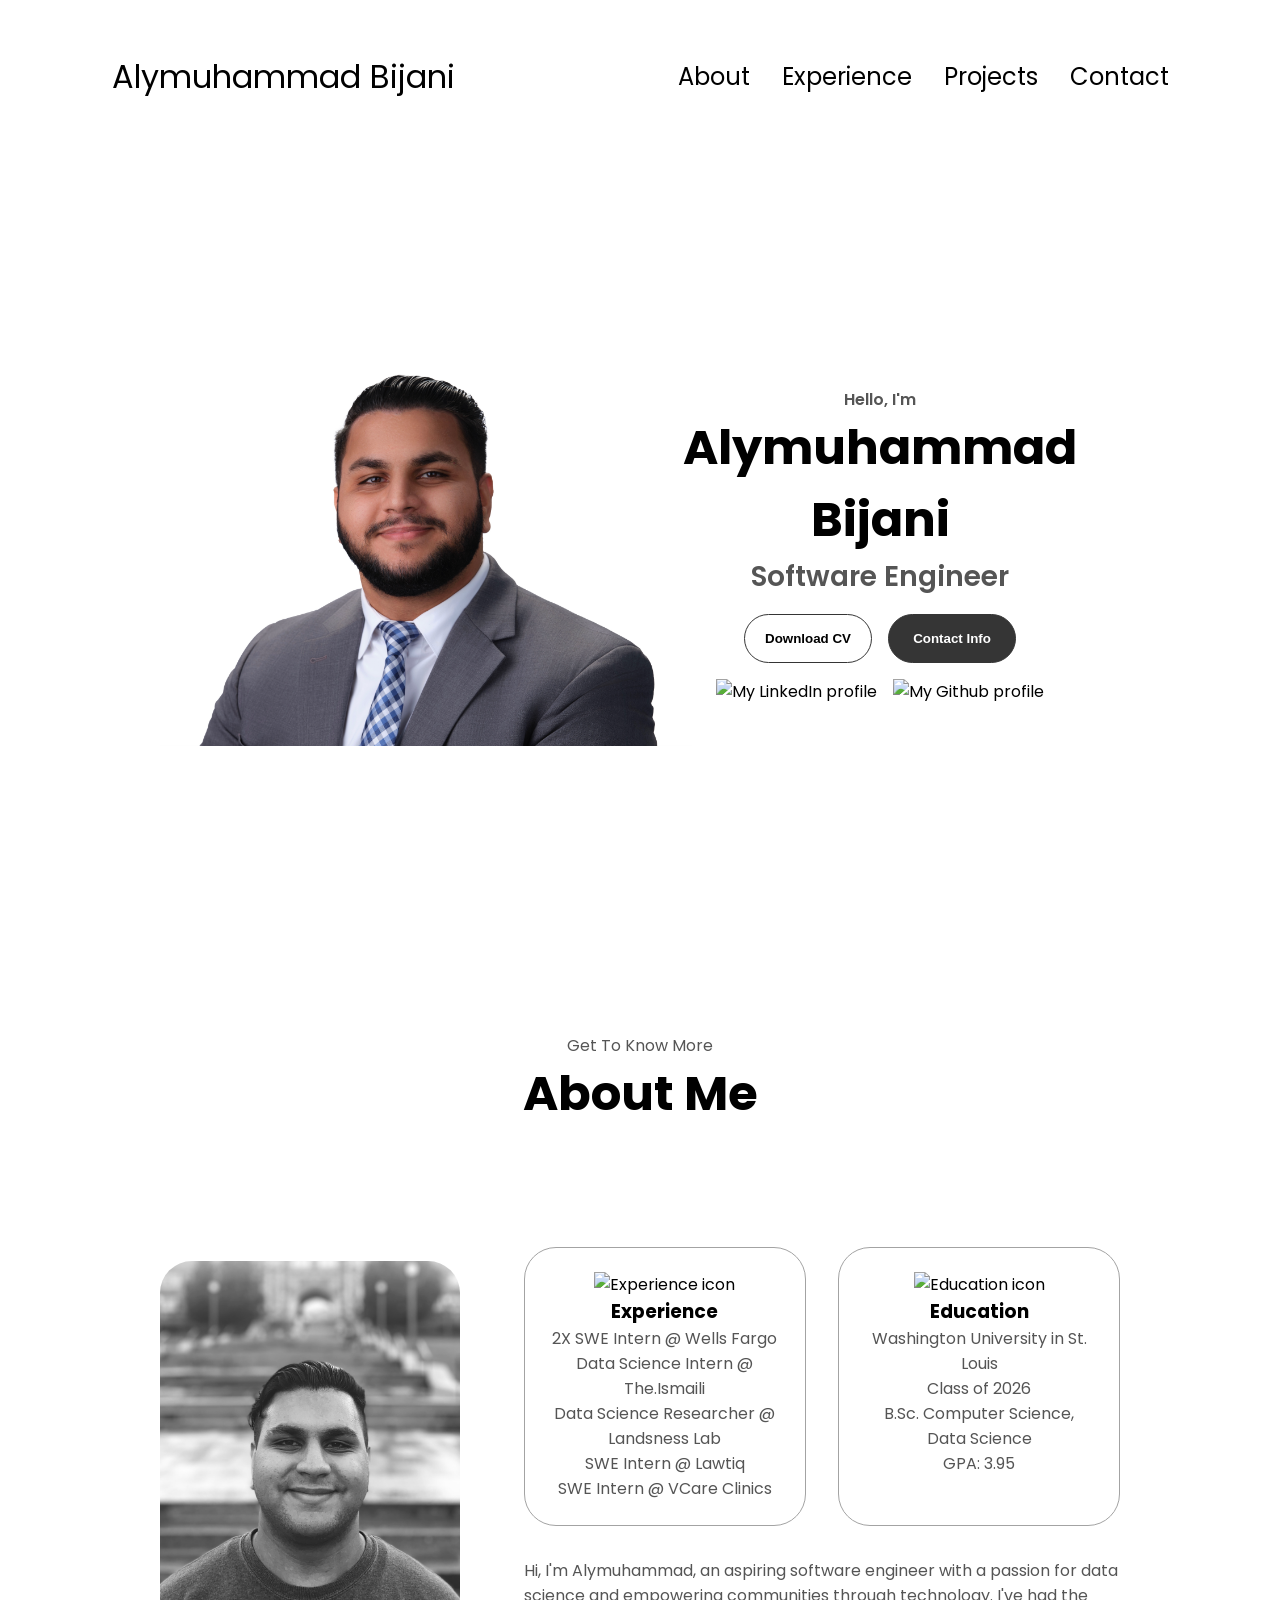
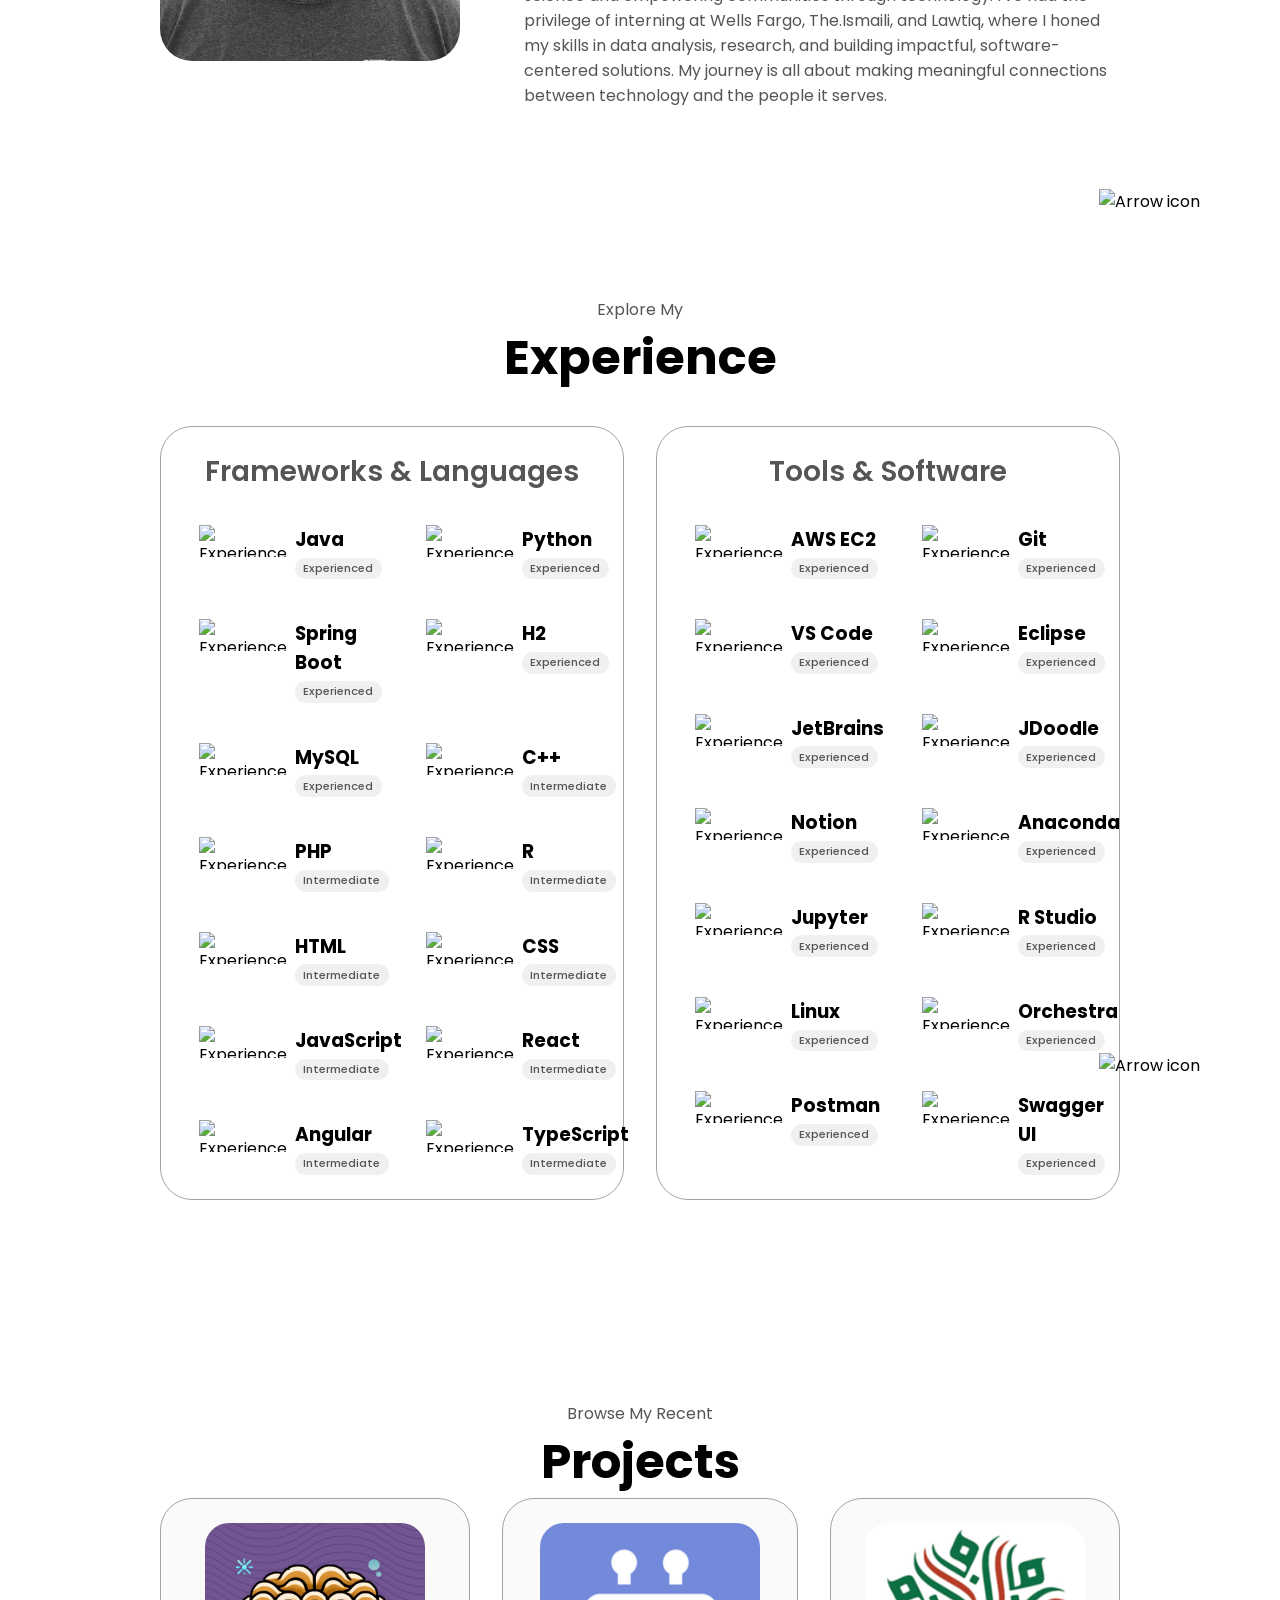
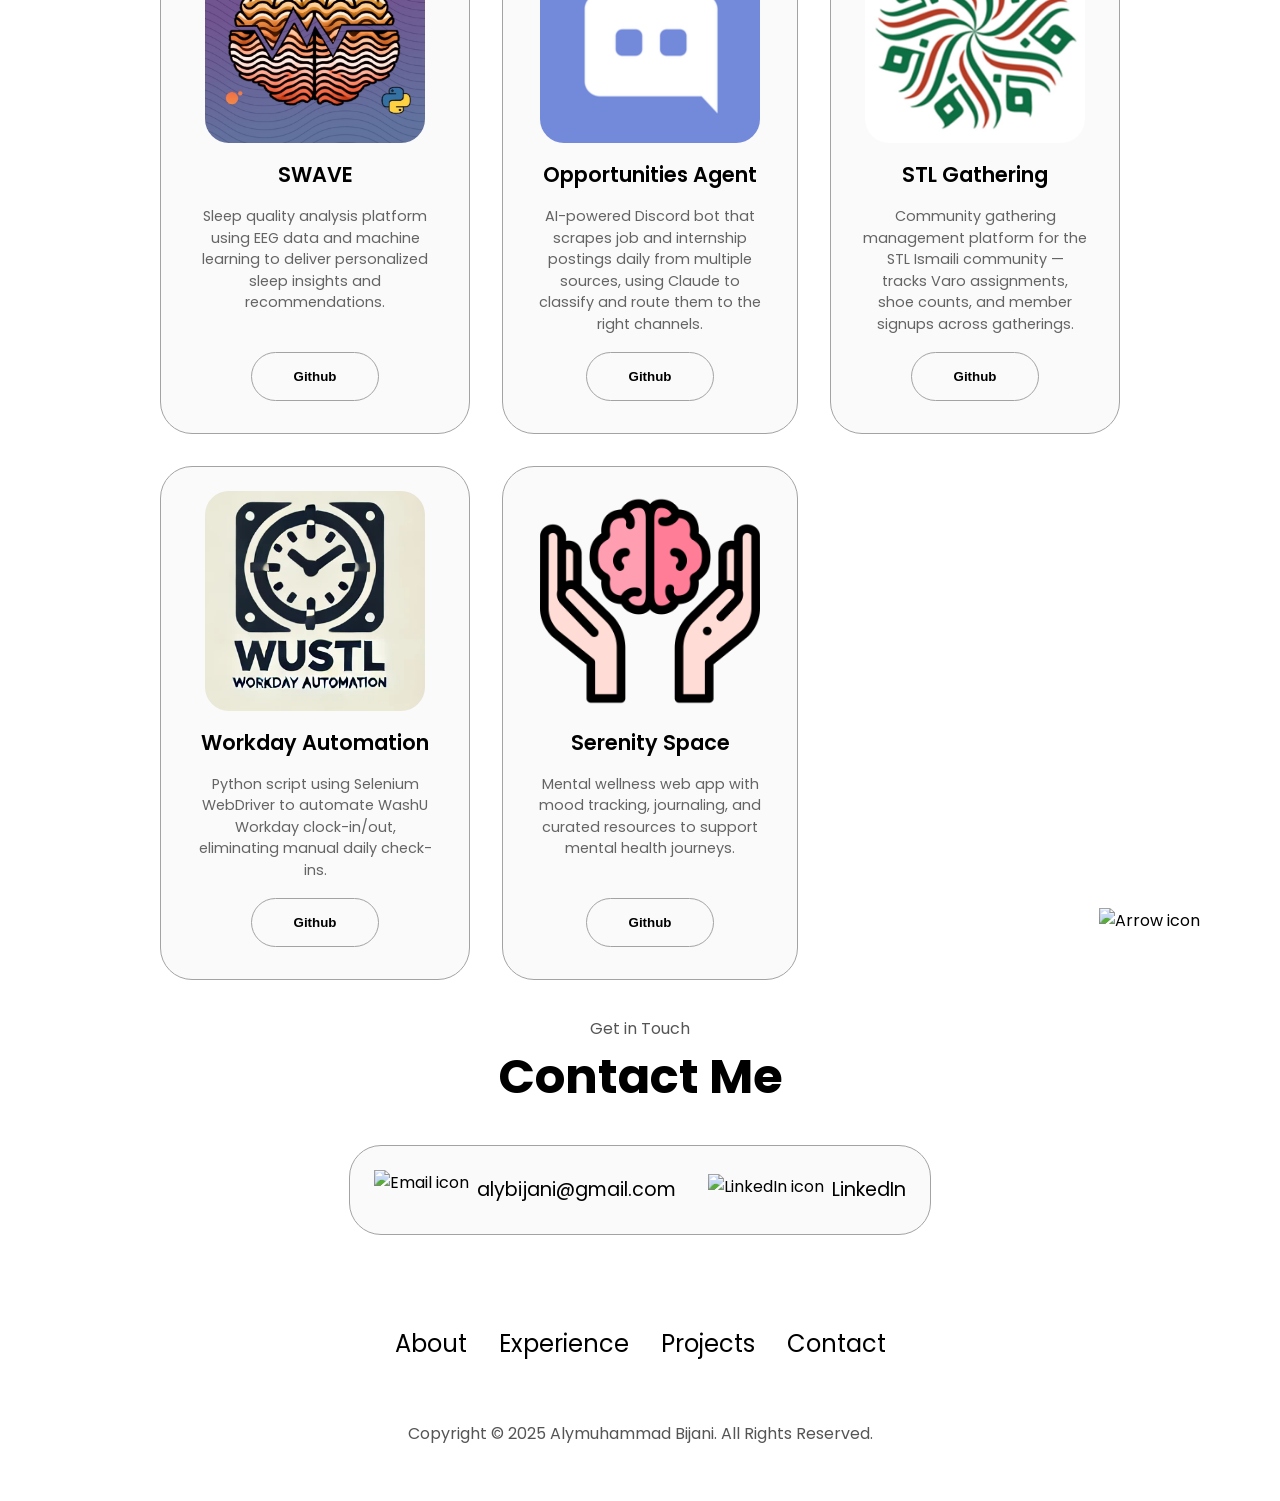
==== index.html @ d8154b73 "Reorder projects and fix title alignment - Top row: SWAVE, Opportunities Agent, STL Gathering - Bott" ====
<!DOCTYPE html>
<html lang="en">

<head>
  <meta charset="UTF-8">
  <meta http-equiv="X-UA-Compatible" content="IE=edge">
  <meta name="viewport" content="width=device-width, initial-scale=1.0">
  <meta name="description" content="Alymuhammad Bijani — Software Engineer and Data Scientist at Washington University in St. Louis. Explore my projects, skills, and experience.">
  <title>Bijani Builds</title>
  <link rel="stylesheet" href="style.css">
  <link rel="stylesheet" href="mediaqueries.css">
  <link rel="shortcut icon" type="image/x-icon" href="assets/bijani_build_logo.png">
  <!-- Google tag (gtag.js) -->
  <script async src="https://www.googletagmanager.com/gtag/js?id=G-7TRR2CFN4Z"></script>
  <script>
    window.dataLayer = window.dataLayer || [];
    function gtag(){dataLayer.push(arguments);}
    gtag('js', new Date());
    gtag('config', 'G-7TRR2CFN4Z');
  </script>
</head>

<body>
  <nav id="desktop-nav">
    <div class="logo">Alymuhammad Bijani</div>
    <div>
      <ul class="nav-links">
        <li><a href="#about">About</a></li>
        <li><a href="#experience">Experience</a></li>
        <li><a href="#projects">Projects</a></li>
        <li><a href="#contact">Contact</a></li>
      </ul>
    </div>
  </nav>
  <nav id="hamburger-nav">
    <div class="logo">Alymuhammad Bijani</div>
    <div class="hamburger-menu">
      <div class="hamburger-icon" onclick="toggleMenu()">
        <span></span>
        <span></span>
        <span></span>
      </div>
      <div class="menu-links">
        <li><a href="#about" onclick="toggleMenu()">About</a></li>
        <li><a href="#experience" onclick="toggleMenu()">Experience</a></li>
        <li><a href="#projects" onclick="toggleMenu()">Projects</a></li>
        <li><a href="#contact" onclick="toggleMenu()">Contact</a></li>
      </div>
    </div>
  </nav>
  <section id="profile">
    <div class="section__pic-container">
      <img src="./assets/Bijani_Alymuhammad.png" alt="Alymuhammad Bijani profile picture" />
    </div>
    <div class="section__text">
      <p class="section__text__p1">Hello, I'm</p>
      <h1 class="title">Alymuhammad Bijani</h1>
      <p class="section__text__p2">Software Engineer</p>
      <div class="btn-container">
        <button class="btn btn-color-2" onclick="window.open('assets/Alymuhammad Bijani FT Resume.pdf', '_blank')">
          Download CV
        </button>
        <button class="btn btn-color-1" onclick="location.href='./#contact'">
          Contact Info
        </button>
      </div>
      <div id="socials-container">
        <a href="https://linkedin.com/in/ambijani" target="_blank">
          <img src="./assets/linkedin.png" alt="My LinkedIn profile" class="icon" />
        </a>
        <a href="https://github.com/ambijani" target="_blank">
          <img src="./assets/github.png" alt="My Github profile" class="icon" />
        </a>
      </div>
    </div>
  </section>
  <section id="about">
    <p class="section__text__p1">Get To Know More</p>
    <h1 class="title">About Me</h1>
    <div class="section-container">
      <div class="section__pic-container">
        <img src="assets/IMG_7415_Original 2.jpg" alt="Profile picture" class="about-pic" />
      </div>
      <div class="about-details-container">
        <div class="about-containers">
          <div class="details-container">
            <img src="./assets/experience.png" alt="Experience icon" class="icon" />
            <h3>Experience</h3>
            <p>2X SWE Intern @ Wells Fargo <br>Data Science Intern @ The.Ismaili<br> Data Science Researcher @ Landsness
              Lab<br> SWE Intern @ Lawtiq<br> SWE Intern @ VCare Clinics</p>
          </div>
          <div class="details-container">
            <img src="./assets/education.png" alt="Education icon" class="icon" />
            <h3>Education</h3>
            <p>Washington University in St. Louis<br> Class of 2026<br> B.Sc. Computer Science, Data Science<br> GPA:
              3.95</p>
          </div>
        </div>
        <div class="text-container">
          <p>
            Hi, I'm Alymuhammad, an aspiring software engineer with a passion for data science and empowering
            communities through technology. I've had the privilege of interning at Wells Fargo, The.Ismaili, and Lawtiq,
            where I honed my skills in data analysis, research, and building impactful, software-centered solutions. My
            journey is all about making meaningful connections between technology and the people it serves.
          </p>
        </div>
      </div>
    </div>
    <img src="./assets/arrow.png" alt="Arrow icon" class="icon arrow" onclick="location.href='./#experience'" />
  </section>
  <section id="experience">
    <p class="section__text__p1">Explore My</p>
    <h1 class="title">Experience</h1>
    <div class="experience-details-container">
      <div class="about-containers">
        <div class="details-container">
          <h2 class="experience-sub-title">Frameworks & Languages</h2>
          <div class="article-container">
            <article>
              <img src="./assets/checkmark.png" alt="Experience icon" class="icon" />
              <div>
                <h3>Java</h3>
                <p>Experienced</p>
              </div>
            </article>
            <article>
              <img src="./assets/checkmark.png" alt="Experience icon" class="icon" />
              <div>
                <h3>Python</h3>
                <p>Experienced</p>
              </div>
            </article>
            <article>
              <img src="./assets/checkmark.png" alt="Experience icon" class="icon" />
              <div>
                <h3>Spring Boot</h3>
                <p>Experienced</p>
              </div>
            </article>
            <article>
              <img src="./assets/checkmark.png" alt="Experience icon" class="icon" />
              <div>
                <h3>H2</h3>
                <p>Experienced</p>
              </div>
            </article>
            <article>
              <img src="./assets/checkmark.png" alt="Experience icon" class="icon" />
              <div>
                <h3>MySQL</h3>
                <p>Experienced</p>
              </div>
            </article>
            <article>
              <img src="./assets/checkmark.png" alt="Experience icon" class="icon" />
              <div>
                <h3>C++</h3>
                <p>Intermediate</p>
              </div>
            </article>
            <article>
              <img src="./assets/checkmark.png" alt="Experience icon" class="icon" />
              <div>
                <h3>PHP</h3>
                <p>Intermediate</p>
              </div>
            </article>
            <article>
              <img src="./assets/checkmark.png" alt="Experience icon" class="icon" />
              <div>
                <h3>R</h3>
                <p>Intermediate</p>
              </div>
            </article>
            <article>
              <img src="./assets/checkmark.png" alt="Experience icon" class="icon" />
              <div>
                <h3>HTML</h3>
                <p>Intermediate</p>
              </div>
            </article>
            <article>
              <img src="./assets/checkmark.png" alt="Experience icon" class="icon" />
              <div>
                <h3>CSS</h3>
                <p>Intermediate</p>
              </div>
            </article>
            <article>
              <img src="./assets/checkmark.png" alt="Experience icon" class="icon" />
              <div>
                <h3>JavaScript</h3>
                <p>Intermediate</p>
              </div>
            </article>
            <article>
              <img src="./assets/checkmark.png" alt="Experience icon" class="icon" />
              <div>
                <h3>React</h3>
                <p>Intermediate</p>
              </div>
            </article>
            <article>
              <img src="./assets/checkmark.png" alt="Experience icon" class="icon" />
              <div>
                <h3>Angular</h3>
                <p>Intermediate</p>
              </div>
            </article>
            <article>
              <img src="./assets/checkmark.png" alt="Experience icon" class="icon" />
              <div>
                <h3>TypeScript</h3>
                <p>Intermediate</p>
              </div>
            </article>
          </div>
        </div>
        <div class="details-container">
          <h2 class="experience-sub-title">Tools & Software</h2>
          <div class="article-container">
            <article>
              <img src="./assets/checkmark.png" alt="Experience icon" class="icon" />
              <div>
                <h3>AWS EC2</h3>
                <p>Experienced</p>
              </div>
            </article>
            <article>
              <img src="./assets/checkmark.png" alt="Experience icon" class="icon" />
              <div>
                <h3>Git</h3>
                <p>Experienced</p>
              </div>
            </article>
            <article>
              <img src="./assets/checkmark.png" alt="Experience icon" class="icon" />
              <div>
                <h3>VS Code</h3>
                <p>Experienced</p>
              </div>
            </article>
            <article>
              <img src="./assets/checkmark.png" alt="Experience icon" class="icon" />
              <div>
                <h3>Eclipse</h3>
                <p>Experienced</p>
              </div>
            </article>
            <article>
              <img src="./assets/checkmark.png" alt="Experience icon" class="icon" />
              <div>
                <h3>JetBrains</h3>
                <p>Experienced</p>
              </div>
            </article>
            <article>
              <img src="./assets/checkmark.png" alt="Experience icon" class="icon" />
              <div>
                <h3>JDoodle</h3>
                <p>Experienced</p>
              </div>
            </article>
            <article>
              <img src="./assets/checkmark.png" alt="Experience icon" class="icon" />
              <div>
                <h3>Notion</h3>
                <p>Experienced</p>
              </div>
            </article>
            <article>
              <img src="./assets/checkmark.png" alt="Experience icon" class="icon" />
              <div>
                <h3>Anaconda</h3>
                <p>Experienced</p>
              </div>
            </article>
            <article>
              <img src="./assets/checkmark.png" alt="Experience icon" class="icon" />
              <div>
                <h3>Jupyter</h3>
                <p>Experienced</p>
              </div>
            </article>
            <article>
              <img src="./assets/checkmark.png" alt="Experience icon" class="icon" />
              <div>
                <h3>R Studio</h3>
                <p>Experienced</p>
              </div>
            </article>
            <article>
              <img src="./assets/checkmark.png" alt="Experience icon" class="icon" />
              <div>
                <h3>Linux</h3>
                <p>Experienced</p>
              </div>
            </article>
            <article>
              <img src="./assets/checkmark.png" alt="Experience icon" class="icon" />
              <div>
                <h3>Orchestra</h3>
                <p>Experienced</p>
              </div>
            </article>
            <article>
              <img src="./assets/checkmark.png" alt="Experience icon" class="icon" />
              <div>
                <h3>Postman</h3>
                <p>Experienced</p>
              </div>
            </article>
            <article>
              <img src="./assets/checkmark.png" alt="Experience icon" class="icon" />
              <div>
                <h3>Swagger UI</h3>
                <p>Experienced</p>
              </div>
            </article>
          </div>
        </div>
      </div>
    </div>
    <img src="./assets/arrow.png" alt="Arrow icon" class="icon arrow" onclick="location.href='./#projects'" />
  </section>
  <section id="projects">
    <p class="section__text__p1">Browse My Recent</p>
    <h1 class="title">Projects</h1>
    <div class="experience-details-container">
      <div class="about-containers">
        <div class="details-container color-container reveal">
          <div class="article-container">
            <img src="./assets/SWAVE_FINAL_LOGO copy.jpg" alt="SWAVE" class="project-img" />
          </div>
          <h2 class="experience-sub-title project-title">SWAVE</h2>
          <p class="project-description">Sleep quality analysis platform using EEG data and machine learning to deliver personalized sleep insights and recommendations.</p>
          <div class="btn-container">
            <a href="https://github.com/cilantroxiao/SWAVE" target="_blank">
              <button class="btn btn-color-2 project-btn">Github</button>
            </a>
          </div>
        </div>
        <div class="details-container color-container reveal">
          <div class="article-container">
            <img src="./assets/opportunities-agent.png" alt="Opportunities Agent" class="project-img" />
          </div>
          <h2 class="experience-sub-title project-title">Opportunities Agent</h2>
          <p class="project-description">AI-powered Discord bot that scrapes job and internship postings daily from multiple sources, using Claude to classify and route them to the right channels.</p>
          <div class="btn-container">
            <a href="https://github.com/ambijani/opportunities-agent" target="_blank">
              <button class="btn btn-color-2 project-btn">Github</button>
            </a>
          </div>
        </div>
        <div class="details-container color-container reveal">
          <div class="article-container">
            <img src="./assets/stl-gathering.png" alt="STL Gathering Website" class="project-img" />
          </div>
          <h2 class="experience-sub-title project-title">STL Gathering</h2>
          <p class="project-description">Community gathering management platform for the STL Ismaili community — tracks Varo assignments, shoe counts, and member signups across gatherings.</p>
          <div class="btn-container">
            <a href="https://github.com/ambijani/stl-gathering-website" target="_blank">
              <button class="btn btn-color-2 project-btn">Github</button>
            </a>
          </div>
        </div>
        <div class="details-container color-container reveal">
          <div class="article-container">
            <img src="./assets/wustl_workday_logo.png" alt="Clock-in/out Automation" class="project-img" />
          </div>
          <h2 class="experience-sub-title project-title">Workday Automation</h2>
          <p class="project-description">Python script using Selenium WebDriver to automate WashU Workday clock-in/out, eliminating manual daily check-ins.</p>
          <div class="btn-container">
            <a href="https://github.com/ambijani/WUSTLWorkdayAutomationScript" target="_blank">
              <button class="btn btn-color-2 project-btn">Github</button>
            </a>
          </div>
        </div>
        <div class="details-container color-container reveal">
          <div class="article-container">
            <img src="./assets/mental-health.png" alt="Serenity Space" class="project-img" />
          </div>
          <h2 class="experience-sub-title project-title">Serenity Space</h2>
          <p class="project-description">Mental wellness web app with mood tracking, journaling, and curated resources to support mental health journeys.</p>
          <div class="btn-container">
            <a href="https://github.com/ambijani/serenity-space" target="_blank">
              <button class="btn btn-color-2 project-btn">Github</button>
            </a>
          </div>
        </div>
      </div>
    </div>
    <img src="./assets/arrow.png" alt="Arrow icon" class="icon arrow" onclick="location.href='./#contact'" />
  </section>
  <section id="contact">
    <p class="section__text__p1">Get in Touch</p>
    <h1 class="title">Contact Me</h1>
    <div class="contact-info-upper-container">
      <div class="contact-info-container">
        <img src="./assets/email.png" alt="Email icon" class="icon contact-icon email-icon" />
        <p><a href="mailto:alybijani@gmail.com" target="_blank">alybijani@gmail.com</a></p>
      </div>
      <div class="contact-info-container">
        <img src="./assets/linkedin.png" alt="LinkedIn icon" class="icon contact-icon" />
        <p><a href="https://linkedin.com/in/ambijani" target="_blank">LinkedIn</a></p>
      </div>
    </div>
  </section>
  <footer>
    <nav>
      <div class="nav-links-container">
        <ul class="nav-links">
          <li><a href="#about">About</a></li>
          <li><a href="#experience">Experience</a></li>
          <li><a href="#projects">Projects</a></li>
          <li><a href="#contact">Contact</a></li>
        </ul>
      </div>
    </nav>
    <p>Copyright &#169; 2025 Alymuhammad Bijani. All Rights Reserved.</p>
  </footer>
  <script src="script.js"></script>
</body>

</html>
---- style.css ----
/* GENERAL */

@import url("https://fonts.googleapis.com/css2?family=Poppins:wght@300;400;500;600&display=swap");

* {
  margin: 0;
  padding: 0;
}

body {
  font-family: "Poppins", sans-serif;
}

html {
  scroll-behavior: smooth;
}

p {
  color: rgb(85, 85, 85);
}

/* TRANSITION */

a,
.btn {
  transition: all 300ms ease;
}

/* DESKTOP NAV */

nav,
.nav-links {
  display: flex;
}

nav {
  justify-content: space-around;
  align-items: center;
  height: 17vh;
  position: sticky;
  top: 0;
  z-index: 100;
  background: rgba(255, 255, 255, 0.85);
  backdrop-filter: blur(12px);
  -webkit-backdrop-filter: blur(12px);
  border-bottom: 1px solid transparent;
  transition: border-color 300ms ease, box-shadow 300ms ease;
}

nav.scrolled {
  border-color: rgb(225, 225, 225);
  box-shadow: 0 2px 16px rgba(0, 0, 0, 0.06);
}

.nav-links {
  gap: 2rem;
  list-style: none;
  font-size: 1.5rem;
}

a {
  color: black;
  text-decoration: none;
  text-decoration-color: white;
}

a:hover {
  color: grey;
  text-decoration: underline;
  text-underline-offset: 1rem;
  text-decoration-color: rgb(181, 181, 181);
}

.nav-links a.active-link {
  color: rgb(53, 53, 53);
  text-decoration: underline;
  text-underline-offset: 1rem;
  text-decoration-color: rgb(53, 53, 53);
}

.logo {
  font-size: 2rem;
}

.logo:hover {
  cursor: default;
}

/* HAMBURGER MENU */

#hamburger-nav {
  display: none;
}

.hamburger-menu {
  position: relative;
  display: inline-block;
}

.hamburger-icon {
  display: flex;
  flex-direction: column;
  justify-content: space-between;
  height: 24px;
  width: 30px;
  cursor: pointer;
}

.hamburger-icon span {
  width: 100%;
  height: 2px;
  background-color: black;
  transition: all 0.3s ease-in-out;
}

.menu-links {
  position: absolute;
  top: 100%;
  right: 0;
  background-color: white;
  width: fit-content;
  max-height: 0;
  overflow: hidden;
  transition: all 0.3s ease-in-out;
}

.menu-links a {
  display: block;
  padding: 10px;
  text-align: center;
  font-size: 1.5rem;
  color: black;
  text-decoration: none;
  transition: all 0.3s ease-in-out;
}

.menu-links li {
  list-style: none;
}

.menu-links.open {
  max-height: 300px;
}

.hamburger-icon.open span:first-child {
  transform: rotate(45deg) translate(10px, 5px);
}

.hamburger-icon.open span:nth-child(2) {
  opacity: 0;
}

.hamburger-icon.open span:last-child {
  transform: rotate(-45deg) translate(10px, -5px);
}

.hamburger-icon span:first-child {
  transform: none;
}

.hamburger-icon span:first-child {
  opacity: 1;
}

.hamburger-icon span:first-child {
  transform: none;
}

/* SECTIONS */

section {
  padding-top: 4vh;
  height: 96vh;
  margin: 0 10rem;
  box-sizing: border-box;
  min-height: fit-content;
}

.section-container {
  display: flex;
}

/* PROFILE SECTION */

#profile {
  display: flex;
  justify-content: center;
  gap: 5rem;
  height: 80vh;
}

.section__pic-container {
  display: flex;
  height: 400px;
  width: 400px;
  margin: auto 0;
}

.section__text {
  align-self: center;
  text-align: center;
}

.section__text p {
  font-weight: 600;
}

.section__text__p1 {
  text-align: center;
}

.section__text__p2 {
  font-size: 1.75rem;
  margin-bottom: 1rem;
}

.title {
  font-size: 3rem;
  text-align: center;
}

#socials-container {
  display: flex;
  justify-content: center;
  margin-top: 1rem;
  gap: 1rem;
}

/* ICONS */

.icon {
  cursor: pointer;
  height: 2rem;
}

/* BUTTONS */

.btn-container {
  display: flex;
  justify-content: center;
  gap: 1rem;
}

.btn {
  font-weight: 600;
  transition: all 300ms ease;
  padding: 1rem;
  width: 8rem;
  border-radius: 2rem;
}

.btn-color-1,
.btn-color-2 {
  border: rgb(53, 53, 53) 0.1rem solid;
}

.btn-color-1:hover,
.btn-color-2:hover {
  cursor: pointer;
}
.btn-color-1,
.btn-color-2:hover {
  background: rgb(53, 53, 53);
  color: white;
}

.btn-color-1:hover {
  background: rgb(0, 0, 0);
}

.btn-color-2 {
  background: none;
}

.btn-color-2:hover {
  border: rgb(255, 255, 255) 0.1rem solid;
}

.btn-container {
  gap: 1rem;
}

/* ABOUT SECTION */

#about {
  position: relative;
}

.about-containers {
  gap: 2rem;
  margin-bottom: 2rem;
  margin-top: 2rem;
}

.about-details-container {
  justify-content: center;
  flex-direction: column;
}

.about-containers,
.about-details-container {
  display: flex;
}

.about-pic {
  border-radius: 2rem;
}

.arrow {
  position: absolute;
  right: -5rem;
  bottom: 2.5rem;
}

.details-container {
  padding: 1.5rem;
  flex: 1;
  background: white;
  border-radius: 2rem;
  border: rgb(53, 53, 53) 0.1rem solid;
  border-color: rgb(163, 163, 163);
  text-align: center;
}

.section-container {
  gap: 4rem;
  height: 80%;
}

.section__pic-container {
  height: 400px;
  width: 400px;
  margin: auto 0;
}

/* EXPERIENCE SECTION */

#experience {
  position: relative;
  margin-bottom: 240px;
}

.experience-sub-title {
  color: rgb(85, 85, 85);
  font-weight: 600;
  font-size: 1.75rem;
  margin-bottom: 2rem;
}

.experience-details-container {
  display: flex;
  justify-content: center;
  flex-direction: column;
}

.article-container {
  display: flex;
  text-align: initial;
  flex-wrap: wrap;
  flex-direction: row;
  gap: 2.5rem;
  justify-content: space-around;
}

article {
  display: flex;
  width: 10rem;
  justify-content: space-around;
  gap: 0.5rem;
}

article .icon {
  cursor: default;
}

article p {
  display: inline-block;
  font-size: 0.7rem;
  background: rgb(240, 240, 240);
  padding: 0.15rem 0.55rem;
  border-radius: 1rem;
  color: rgb(85, 85, 85);
  font-weight: 500;
  margin-top: 0.15rem;
  white-space: nowrap;
}

/* PROJECTS SECTION */

#projects {
  position: relative;
  margin-top: 240px;
}

#projects .about-containers {
  display: grid;
  grid-template-columns: repeat(3, 1fr);
  gap: 2rem;
  margin: 0;
}

.color-container {
  display: flex;
  flex-direction: column;
  align-items: center;
  border-color: rgb(163, 163, 163);
  background: rgb(250, 250, 250);
  transition: transform 300ms ease, box-shadow 300ms ease;
}

.color-container .article-container {
  width: 100%;
  display: flex;
  justify-content: center;
  align-items: center;
  flex: 0 0 auto;
}

.color-container .experience-sub-title {
  flex: 0 0 auto;
}

.color-container .project-description {
  flex: 1 1 auto;
}

.color-container .btn-container {
  flex: 0 0 auto;
  margin-top: auto;
  padding-bottom: 0.5rem;
}

.color-container:hover {
  transform: translateY(-6px);
  box-shadow: 0 12px 32px rgba(0, 0, 0, 0.1);
}

.project-img {
  border-radius: 1.5rem;
  width: 220px;
  height: 220px;
  object-fit: cover;
}

.project-title {
  margin: 1rem;
  color: black;
  font-size: 1.3rem;
  white-space: nowrap;
  overflow: hidden;
  text-overflow: ellipsis;
  width: 100%;
  text-align: center;
}

.project-description {
  font-size: 0.9rem;
  color: rgb(100, 100, 100);
  text-align: center;
  margin: 0 0.5rem 1rem;
  line-height: 1.5;
}

.project-btn {
  color: black;
  border-color: rgb(163, 163, 163);
}

/* CONTACT */

#contact {
  display: flex;
  justify-content: center;
  flex-direction: column;
  height: 70vh;
}

.contact-info-upper-container {
  display: flex;
  justify-content: center;
  border-radius: 2rem;
  border: rgb(53, 53, 53) 0.1rem solid;
  border-color: rgb(163, 163, 163);
  background: rgb(250, 250, 250);
  margin: 2rem auto;
  padding: 0.5rem;
}

.contact-info-container {
  display: flex;
  align-items: center;
  justify-content: center;
  gap: 0.5rem;
  margin: 1rem;
}

.contact-info-container p {
  font-size: larger;
}

.contact-icon {
  cursor: default;
}

.email-icon {
  height: 2.5rem;
}

/* FOOTER SECTION */

footer {
  height: 26vh;
  margin: 0 1rem;
}

footer p {
  text-align: center;
}

/* SCROLL REVEAL */

.reveal {
  opacity: 0;
  transform: translateY(28px);
  transition: opacity 0.55s ease, transform 0.55s ease;
}

.reveal.visible {
  opacity: 1;
  transform: translateY(0);
}
---- mediaqueries.css ----
@media screen and (max-width: 1400px) {
  #profile {
    height: 83vh;
    margin-bottom: 6rem;
  }
  .about-containers {
    flex-wrap: wrap;
  }
  #projects .about-containers {
    grid-template-columns: repeat(3, 1fr);
  }
  #contact,
  #projects {
    height: fit-content;
  }
}

@media screen and (max-width: 900px) {
  #projects .about-containers {
    grid-template-columns: repeat(2, 1fr);
  }
}

@media screen and (max-width: 1200px) {
  #desktop-nav {
    display: none;
  }
  #hamburger-nav {
    display: flex;
  }
  #experience,
  .experience-details-container {
    margin-top: 2rem;
  }
  #profile,
  .section-container {
    display: block;
  }
  .arrow {
    display: none;
  }
  section,
  .section-container {
    height: fit-content;
  }
  section {
    margin: 0 5%;
  }
  .section__pic-container {
    width: 275px;
    height: 275px;
    margin: 0 auto 2rem;
  }
  .about-containers {
    margin-top: 0;
  }
}

@media screen and (max-width: 600px) {
  #contact,
  footer {
    height: 40vh;
  }
  #profile {
    height: 83vh;
    margin-bottom: 0;
  }
  article {
    font-size: 1rem;
  }
  footer nav {
    height: fit-content;
    margin-bottom: 2rem;
  }
  #projects .about-containers {
    grid-template-columns: 1fr;
  }
  .about-containers,
  .contact-info-upper-container,
  .btn-container {
    flex-wrap: wrap;
  }
  .contact-info-container {
    margin: 0;
  }
  .contact-info-container p,
  .nav-links li a {
    font-size: 1rem;
  }
  .experience-sub-title {
    font-size: 1.25rem;
  }
  .logo {
    font-size: 1.5rem;
  }
  .nav-links {
    flex-direction: column;
    gap: 0.5rem;
    text-align: center;
  }
  .section__pic-container {
    width: auto;
    height: 46vw;
    justify-content: center;
  }
  .section__text__p2 {
    font-size: 1.25rem;
  }
  .title {
    font-size: 2rem;
  }
  .text-container {
    text-align: justify;
  }

  .about-containers{
    display: flex;
    flex-direction: column;
    width: 100%;
  }
}

@media (max-width: 480px) {
  .about-containers{
    display: flex;
    flex-direction: column;
    width: 100%;
  }
}
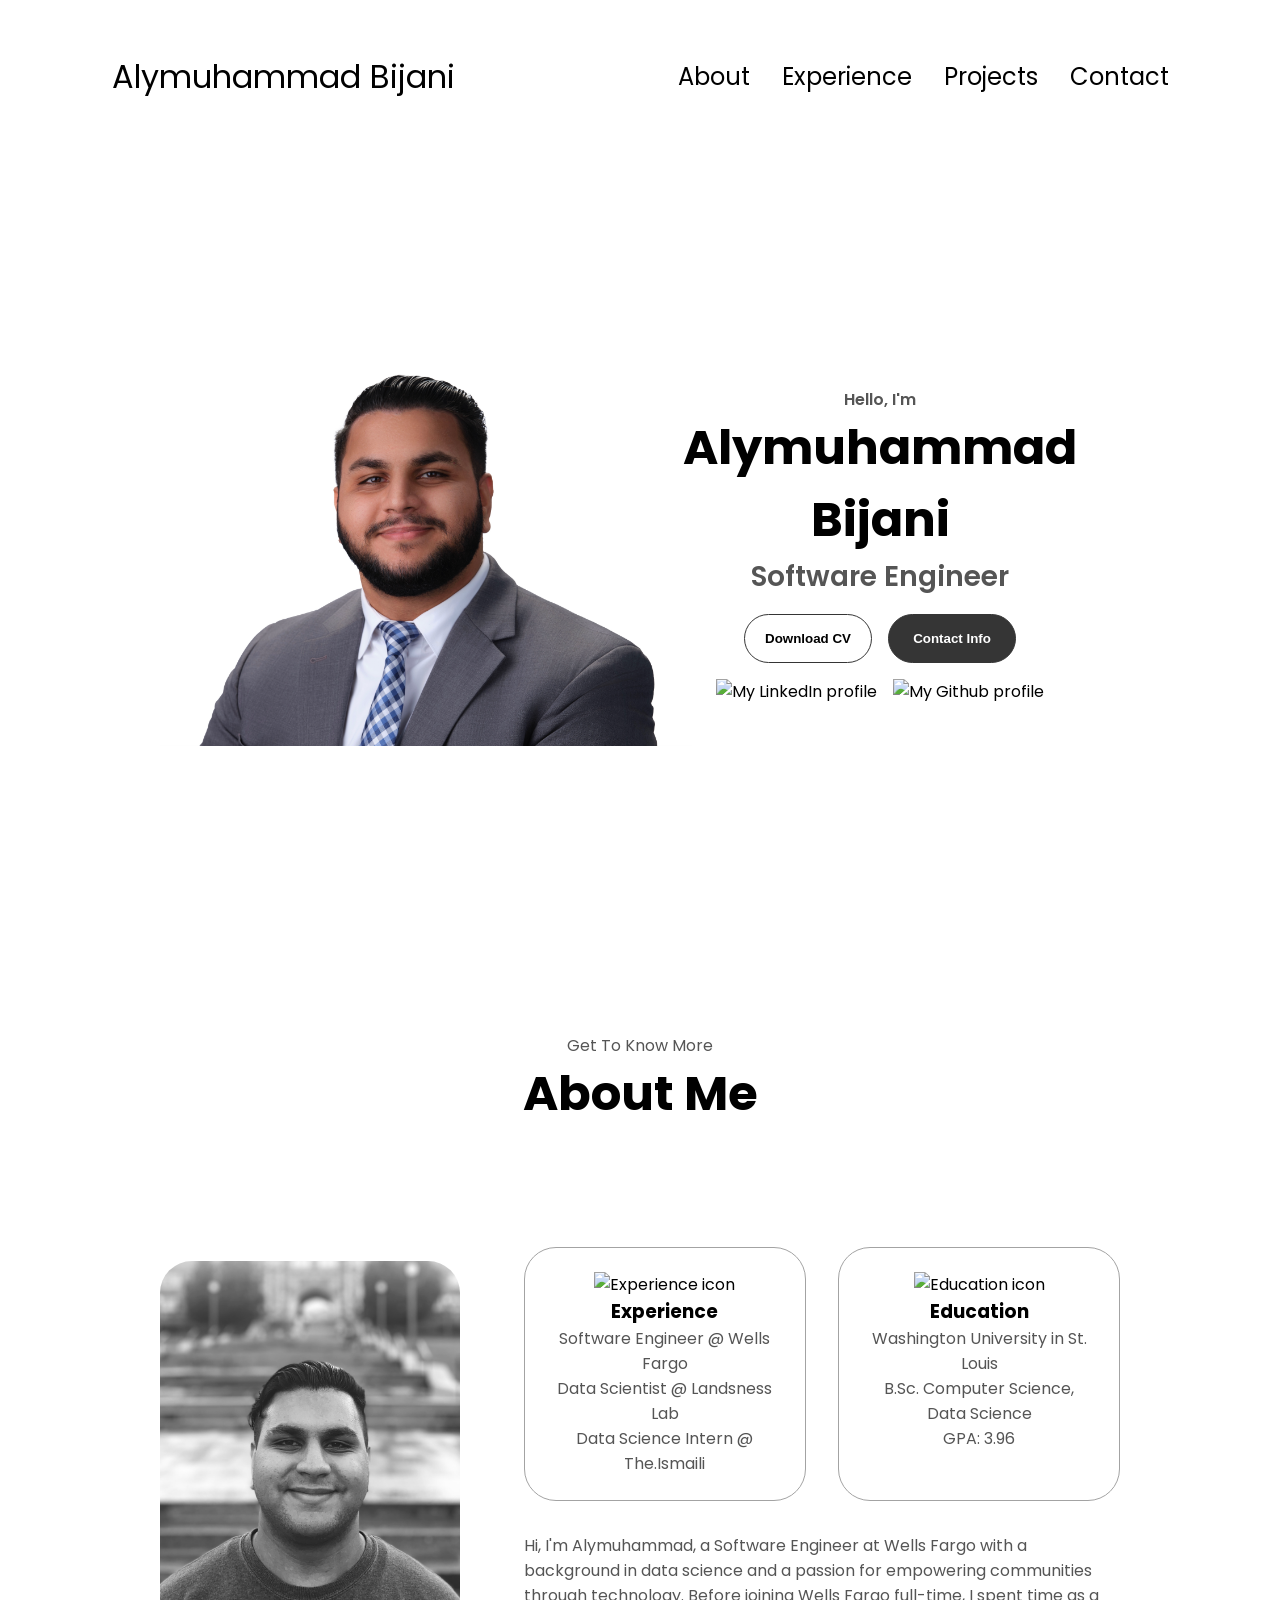
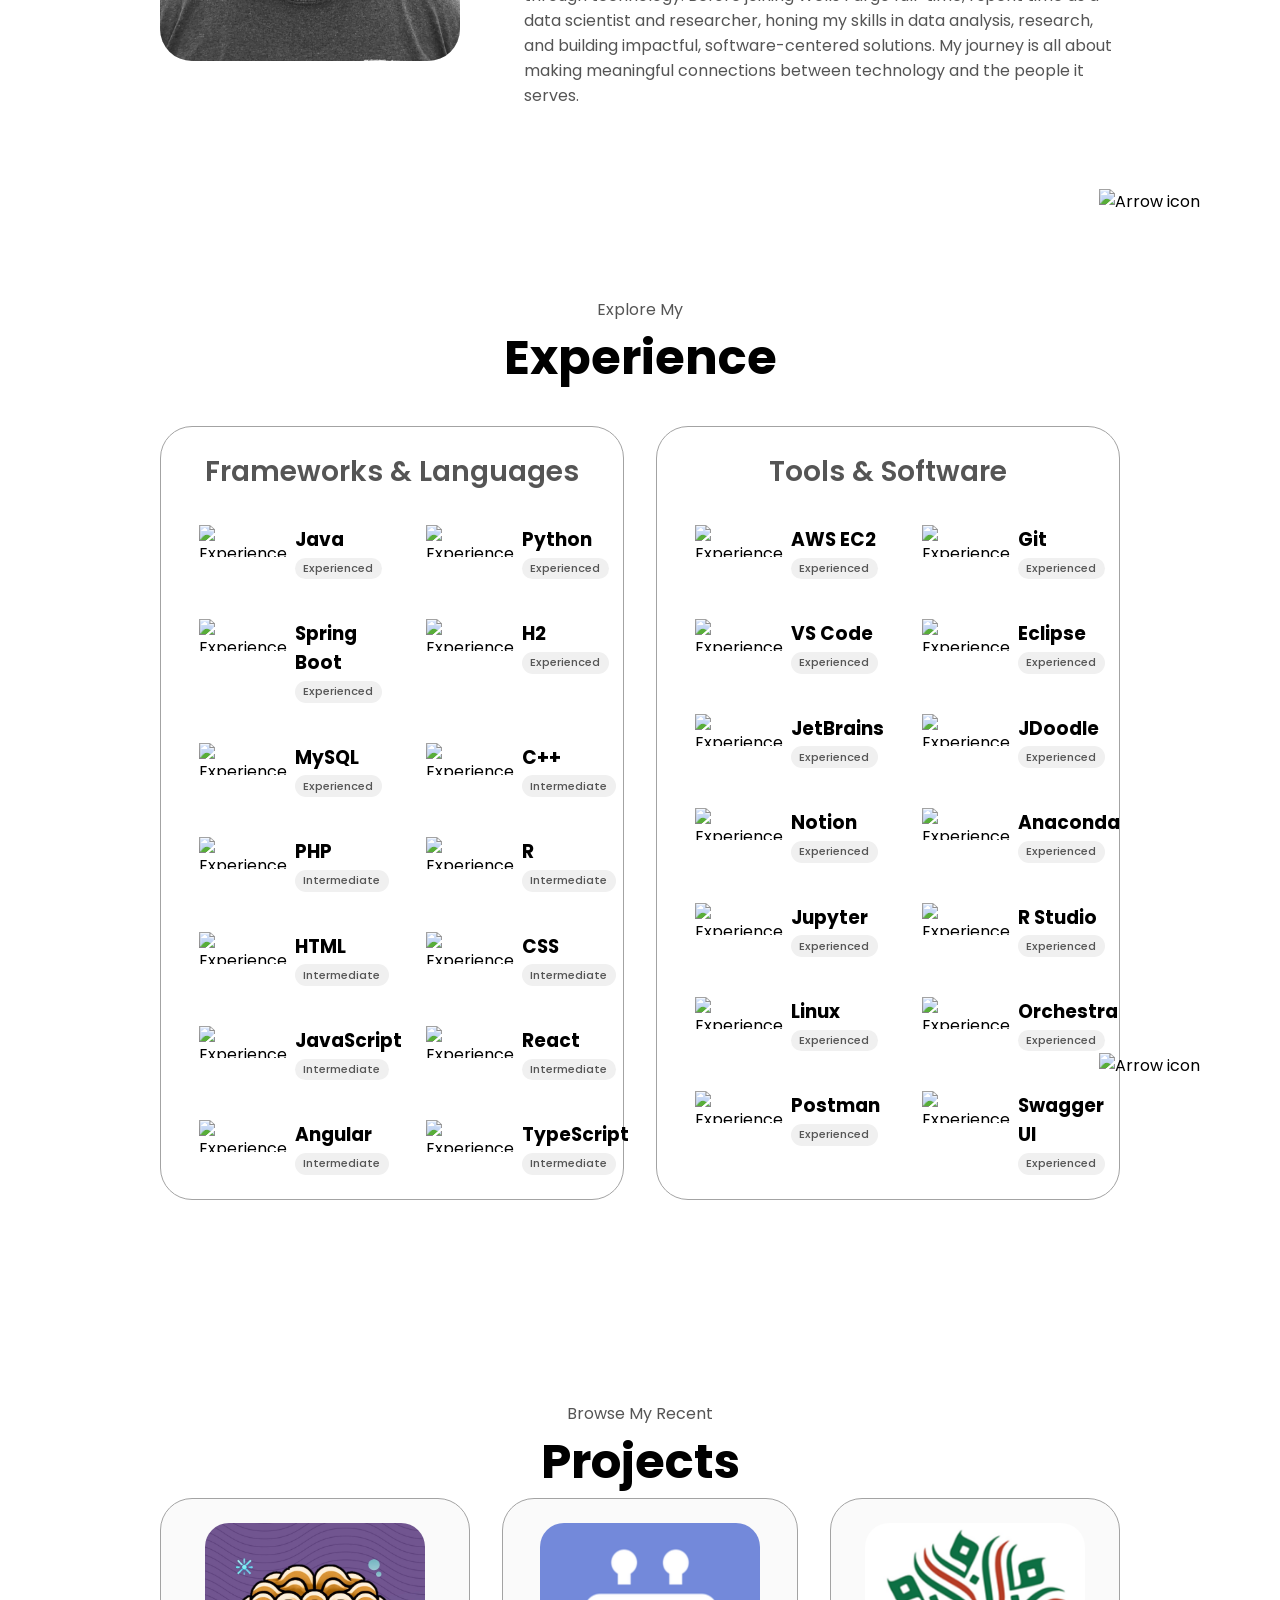
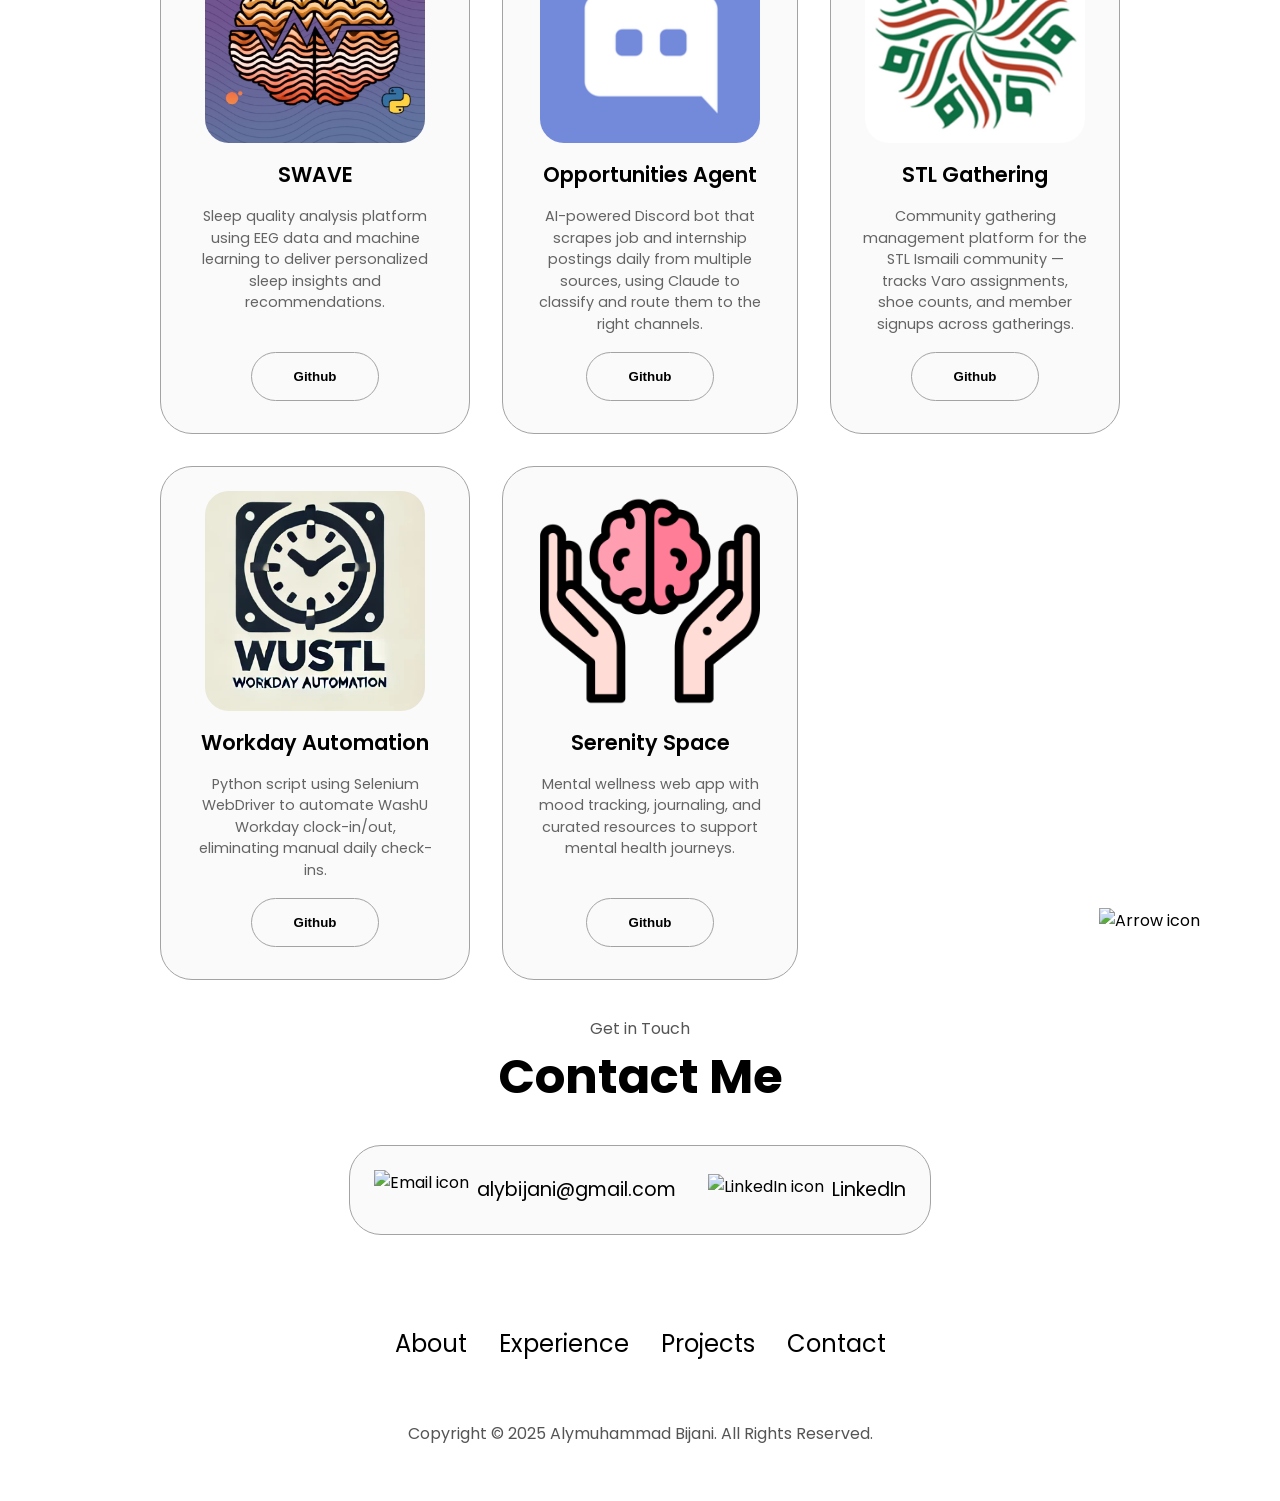
==== commit 4d974338: "Update About/Experience to reflect full-time SWE role at Wells Fargo Drop graduating-class callout, " ====
--- a/index.html
+++ b/index.html
@@ -5,7 +5,7 @@
   <meta charset="UTF-8">
   <meta http-equiv="X-UA-Compatible" content="IE=edge">
   <meta name="viewport" content="width=device-width, initial-scale=1.0">
-  <meta name="description" content="Alymuhammad Bijani — Software Engineer and Data Scientist at Washington University in St. Louis. Explore my projects, skills, and experience.">
+  <meta name="description" content="Alymuhammad Bijani — Software Engineer at Wells Fargo with a background in data science. Explore my projects, skills, and experience.">
   <title>Bijani Builds</title>
   <link rel="stylesheet" href="style.css">
   <link rel="stylesheet" href="mediaqueries.css">
@@ -57,7 +57,7 @@
       <h1 class="title">Alymuhammad Bijani</h1>
       <p class="section__text__p2">Software Engineer</p>
       <div class="btn-container">
-        <button class="btn btn-color-2" onclick="window.open('assets/Alymuhammad Bijani FT Resume.pdf', '_blank')">
+        <button class="btn btn-color-2" onclick="window.open('assets/Alymuhammad Bijani FT Resume April 2025.pdf', '_blank')">
           Download CV
         </button>
         <button class="btn btn-color-1" onclick="location.href='./#contact'">
@@ -86,22 +86,22 @@
           <div class="details-container">
             <img src="./assets/experience.png" alt="Experience icon" class="icon" />
             <h3>Experience</h3>
-            <p>2X SWE Intern @ Wells Fargo <br>Data Science Intern @ The.Ismaili<br> Data Science Researcher @ Landsness
-              Lab<br> SWE Intern @ Lawtiq<br> SWE Intern @ VCare Clinics</p>
+            <p>Software Engineer @ Wells Fargo<br> Data Scientist @ Landsness Lab<br> Data Science Intern @
+              The.Ismaili</p>
           </div>
           <div class="details-container">
             <img src="./assets/education.png" alt="Education icon" class="icon" />
             <h3>Education</h3>
-            <p>Washington University in St. Louis<br> Class of 2026<br> B.Sc. Computer Science, Data Science<br> GPA:
-              3.95</p>
+            <p>Washington University in St. Louis<br> B.Sc. Computer Science, Data Science<br> GPA: 3.96</p>
           </div>
         </div>
         <div class="text-container">
           <p>
-            Hi, I'm Alymuhammad, an aspiring software engineer with a passion for data science and empowering
-            communities through technology. I've had the privilege of interning at Wells Fargo, The.Ismaili, and Lawtiq,
-            where I honed my skills in data analysis, research, and building impactful, software-centered solutions. My
-            journey is all about making meaningful connections between technology and the people it serves.
+            Hi, I'm Alymuhammad, a Software Engineer at Wells Fargo with a background in data science and a passion
+            for empowering communities through technology. Before joining Wells Fargo full-time, I spent time as a
+            data scientist and researcher, honing my skills in data analysis, research, and building impactful,
+            software-centered solutions. My journey is all about making meaningful connections between technology and
+            the people it serves.
           </p>
         </div>
       </div>
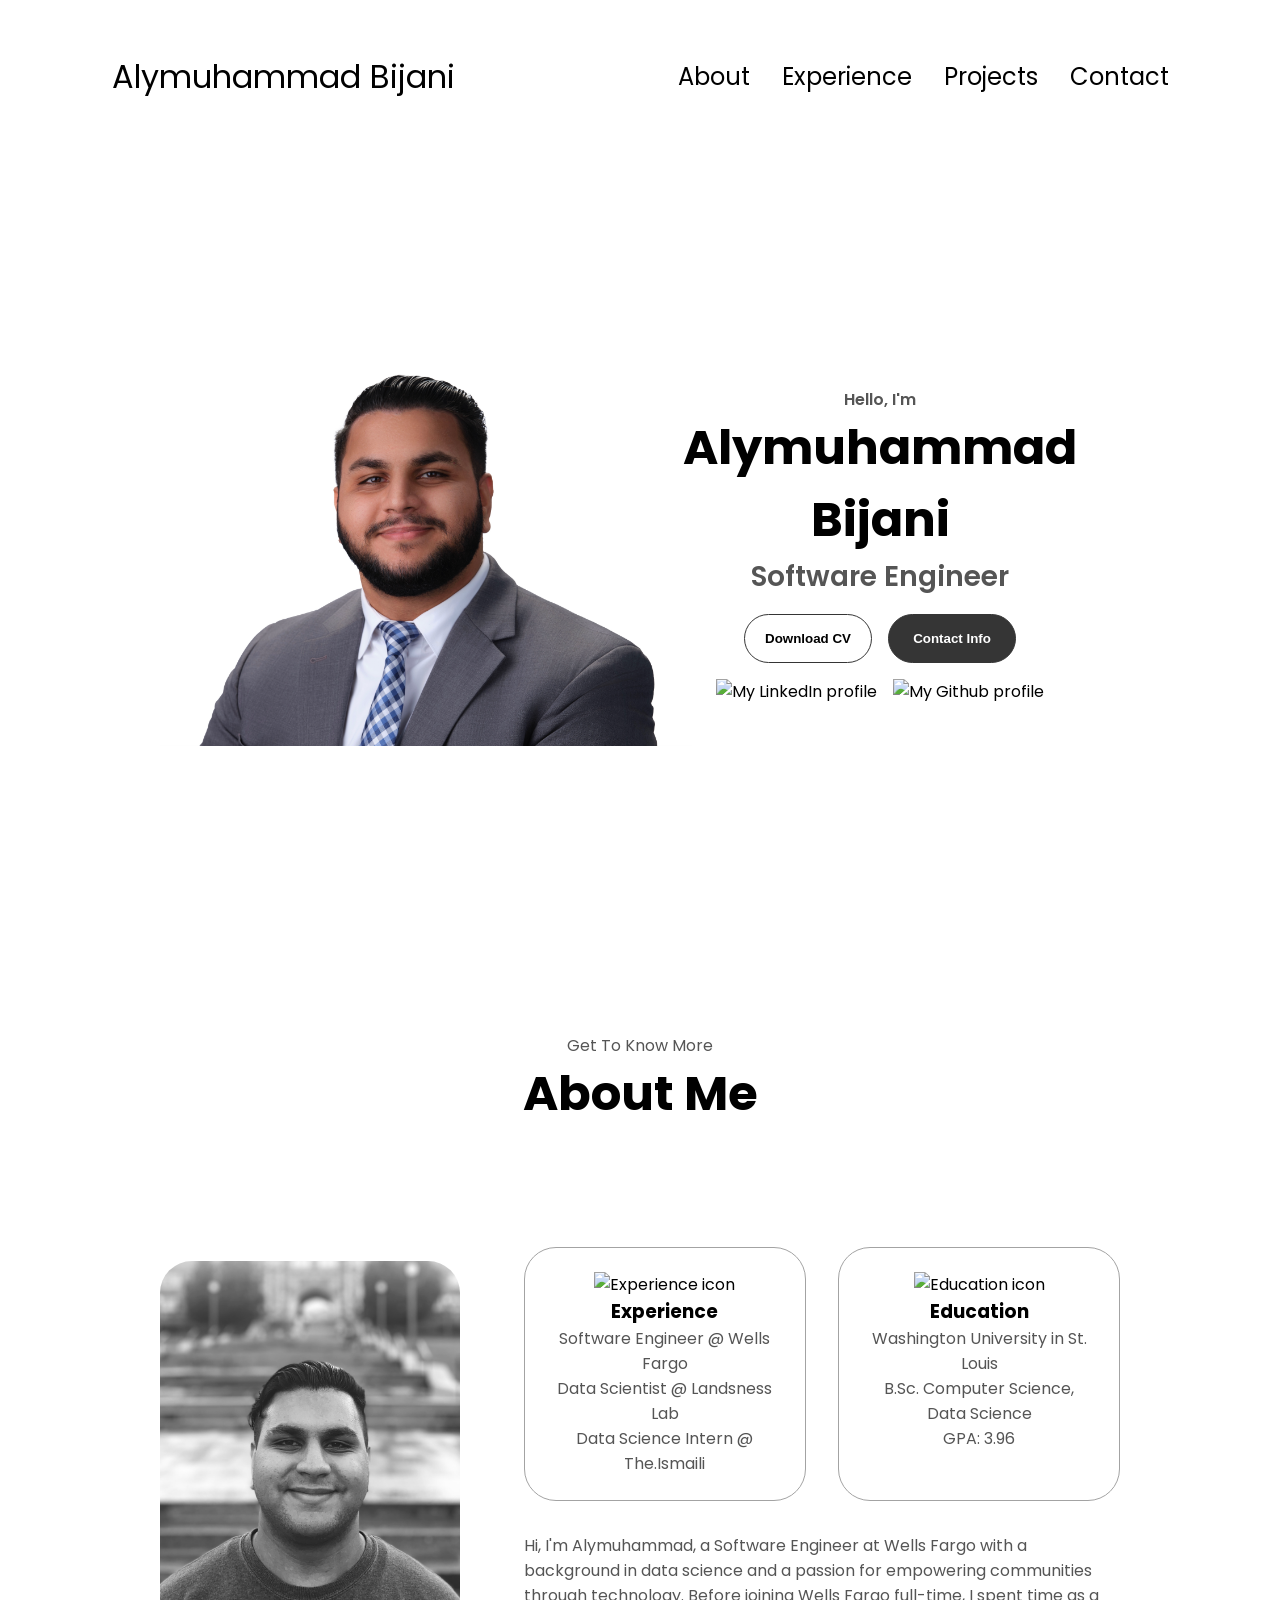
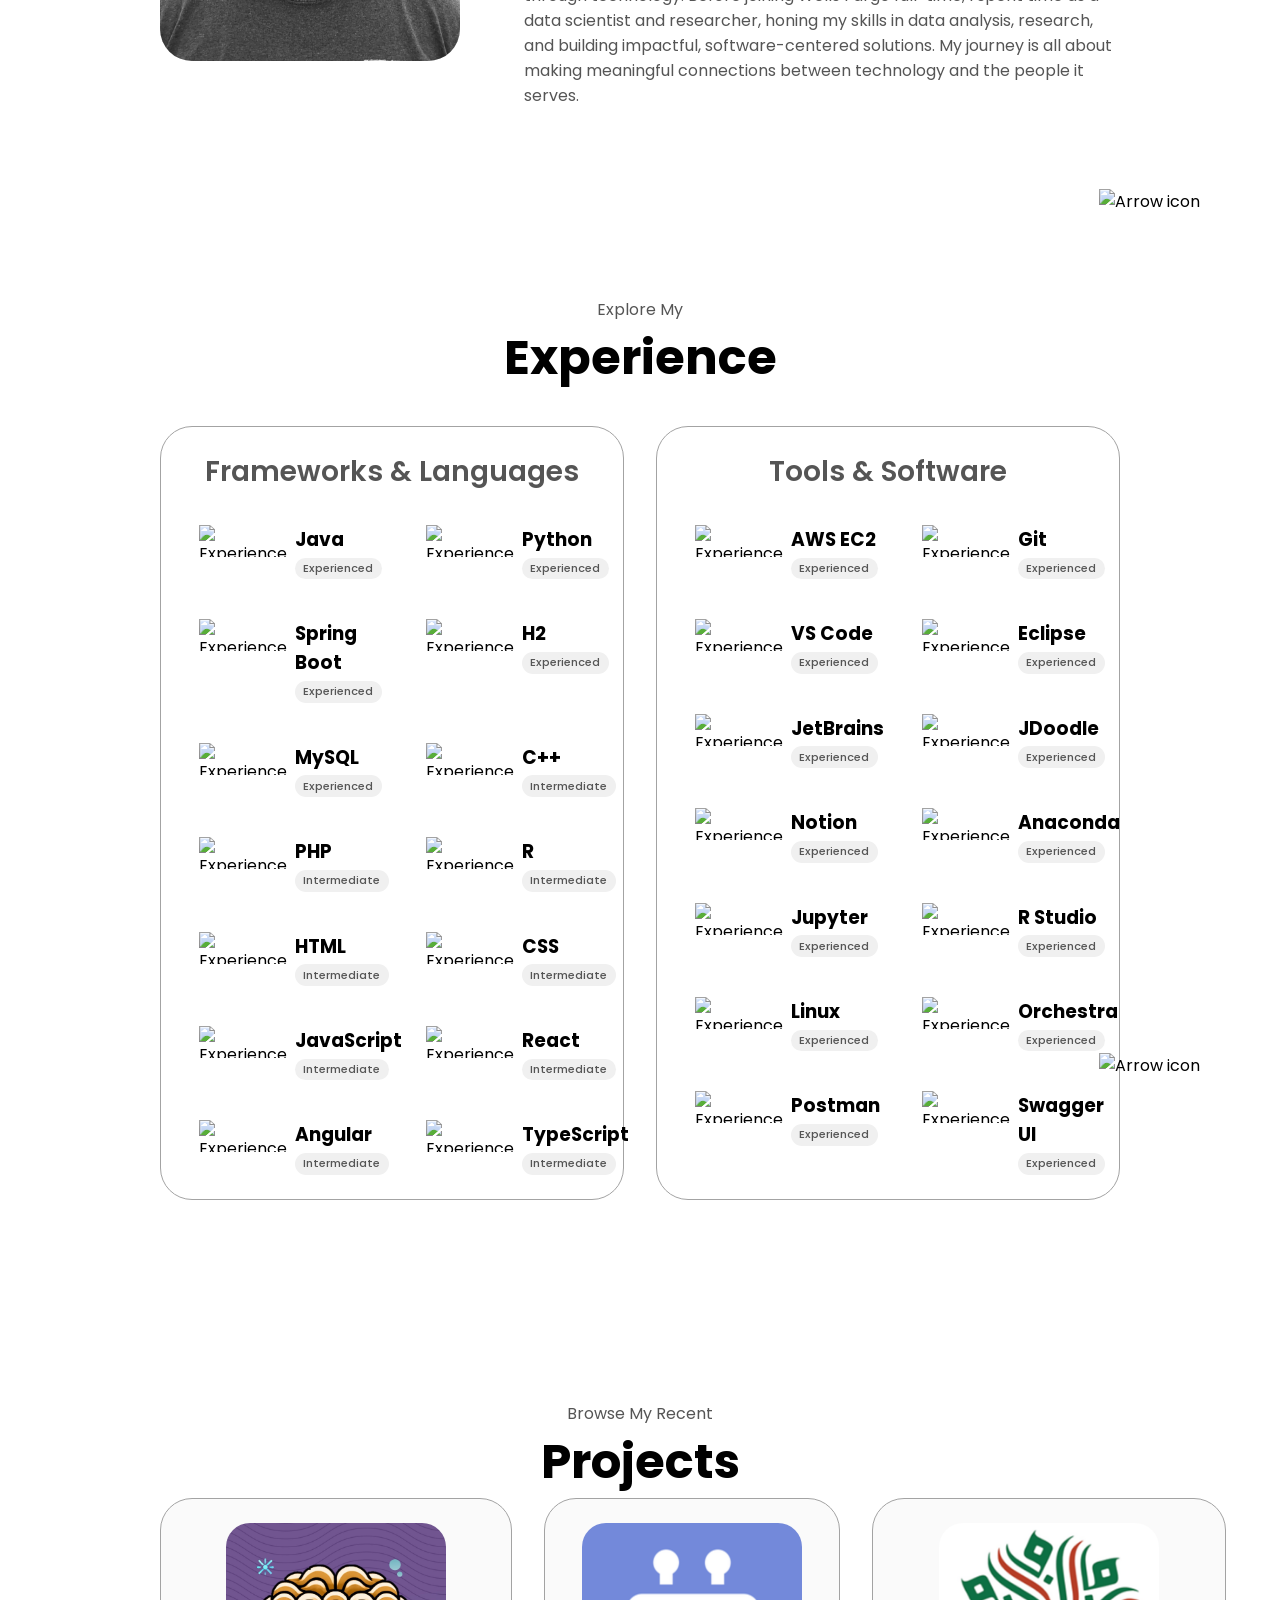
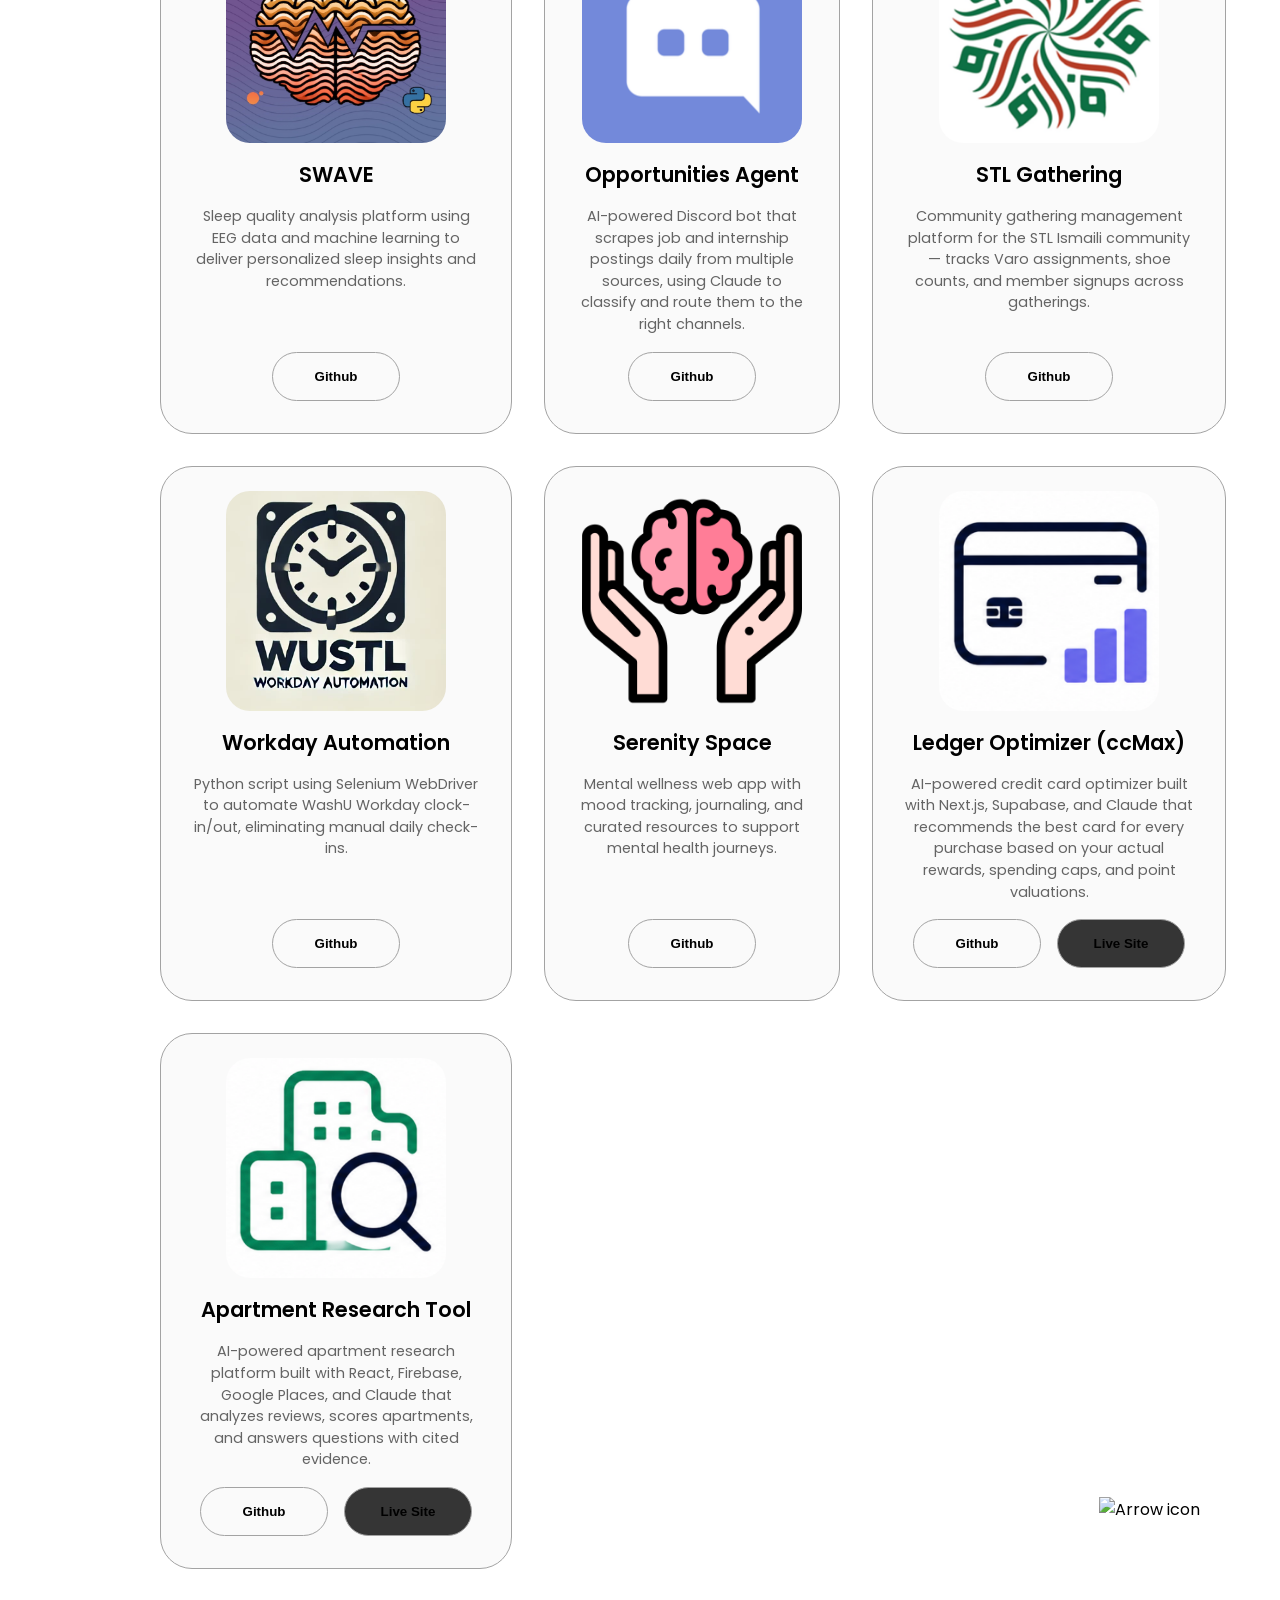
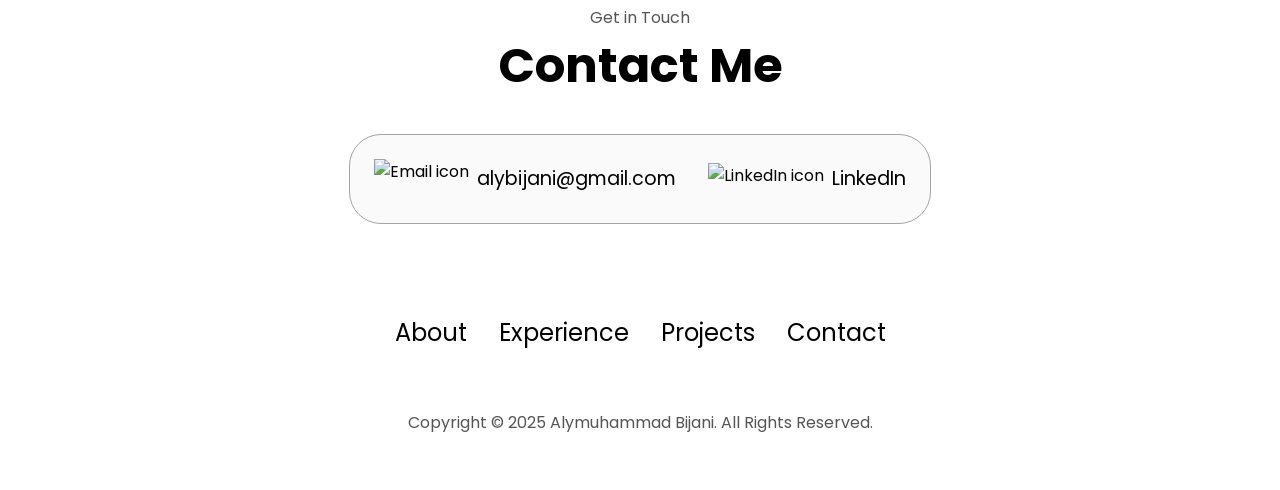
==== commit 2b1e112c: "Add Ledger Optimizer (ccMax) and Apartment Research Tool projects Co-Authored-By: Claude Sonnet 5 <n" ====
--- a/index.html
+++ b/index.html
@@ -388,6 +388,36 @@
             </a>
           </div>
         </div>
+        <div class="details-container color-container reveal">
+          <div class="article-container">
+            <img src="./assets/ledger-optimizer.png" alt="Ledger Optimizer (ccMax)" class="project-img" />
+          </div>
+          <h2 class="experience-sub-title project-title">Ledger Optimizer (ccMax)</h2>
+          <p class="project-description">AI-powered credit card optimizer built with Next.js, Supabase, and Claude that recommends the best card for every purchase based on your actual rewards, spending caps, and point valuations.</p>
+          <div class="btn-container">
+            <a href="https://github.com/ambijani/ccMax" target="_blank">
+              <button class="btn btn-color-2 project-btn">Github</button>
+            </a>
+            <a href="https://cc-max.vercel.app" target="_blank">
+              <button class="btn btn-color-1 project-btn">Live Site</button>
+            </a>
+          </div>
+        </div>
+        <div class="details-container color-container reveal">
+          <div class="article-container">
+            <img src="./assets/apartment-research.png" alt="Apartment Research Tool" class="project-img" />
+          </div>
+          <h2 class="experience-sub-title project-title">Apartment Research Tool</h2>
+          <p class="project-description">AI-powered apartment research platform built with React, Firebase, Google Places, and Claude that analyzes reviews, scores apartments, and answers questions with cited evidence.</p>
+          <div class="btn-container">
+            <a href="https://github.com/ambijani/apartment-reviews" target="_blank">
+              <button class="btn btn-color-2 project-btn">Github</button>
+            </a>
+            <a href="https://ambijani.github.io/apartment-reviews/" target="_blank">
+              <button class="btn btn-color-1 project-btn">Live Site</button>
+            </a>
+          </div>
+        </div>
       </div>
     </div>
     <img src="./assets/arrow.png" alt="Arrow icon" class="icon arrow" onclick="location.href='./#contact'" />
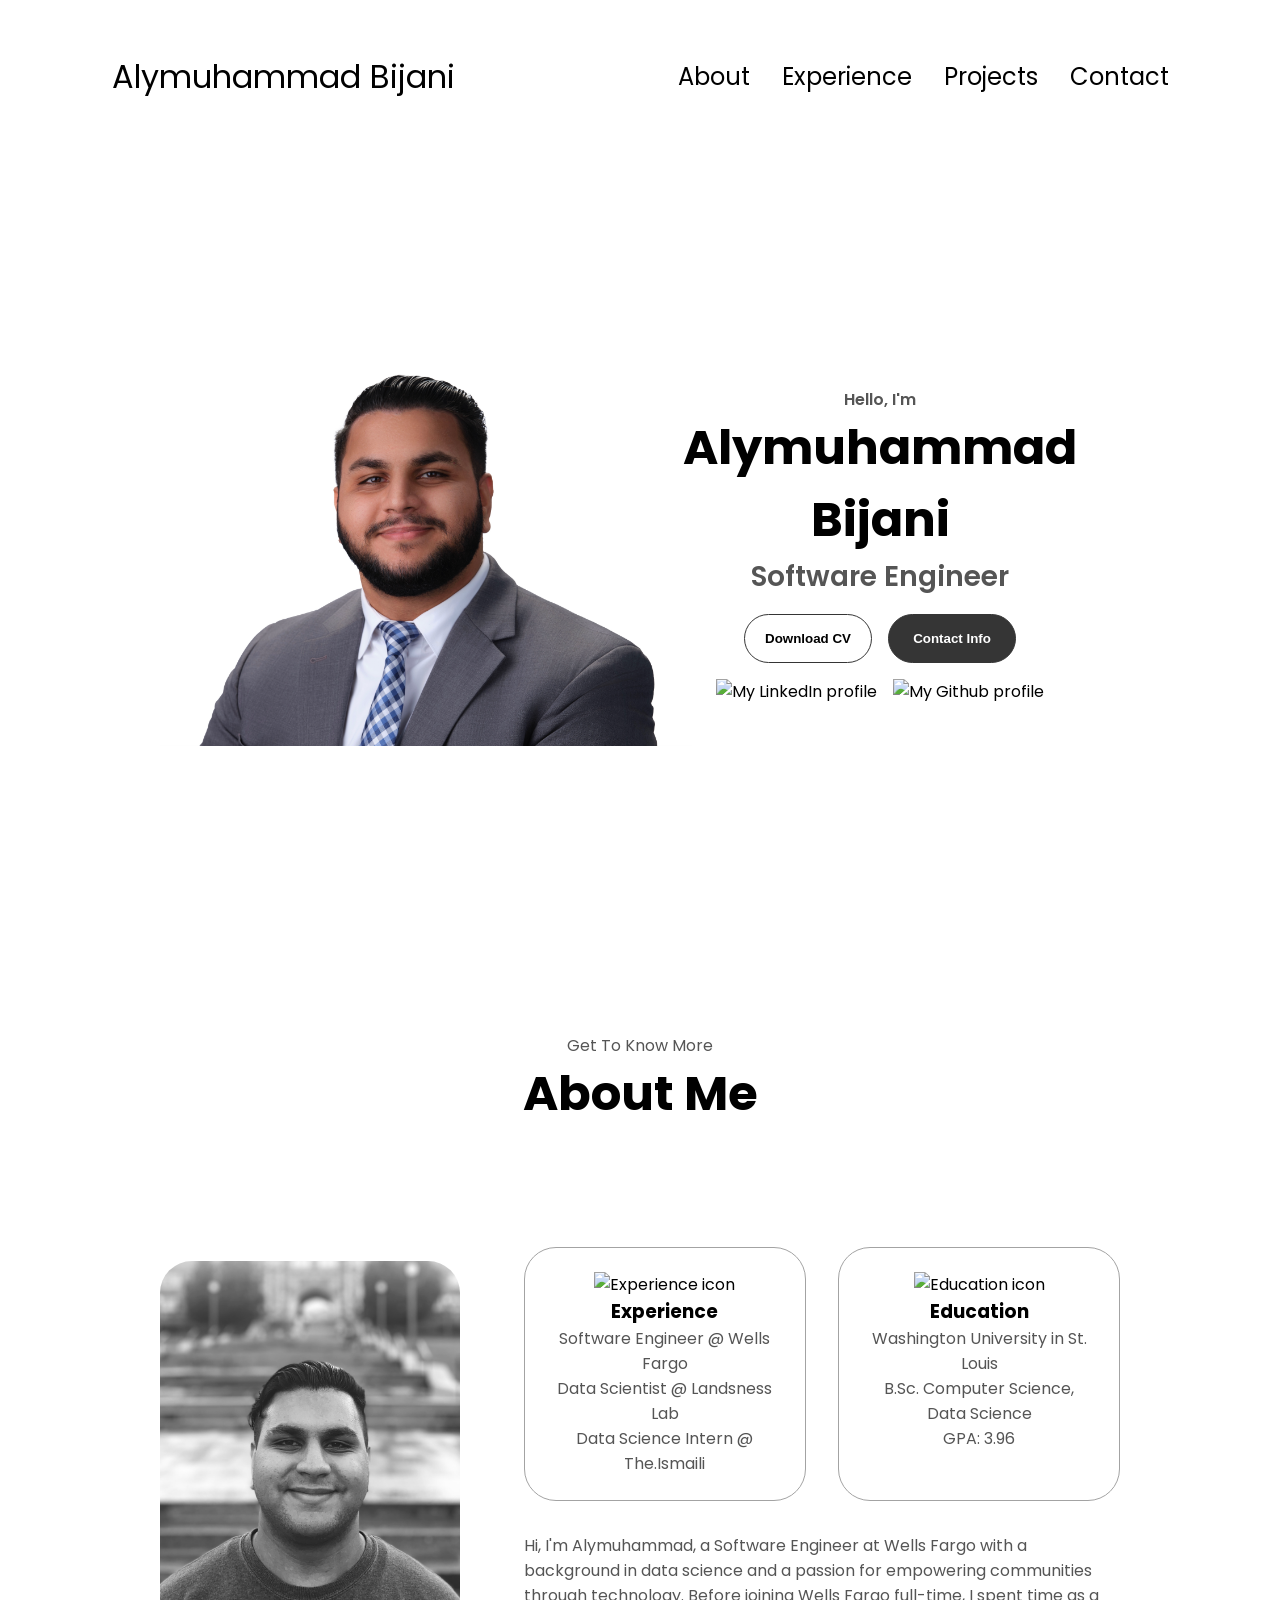
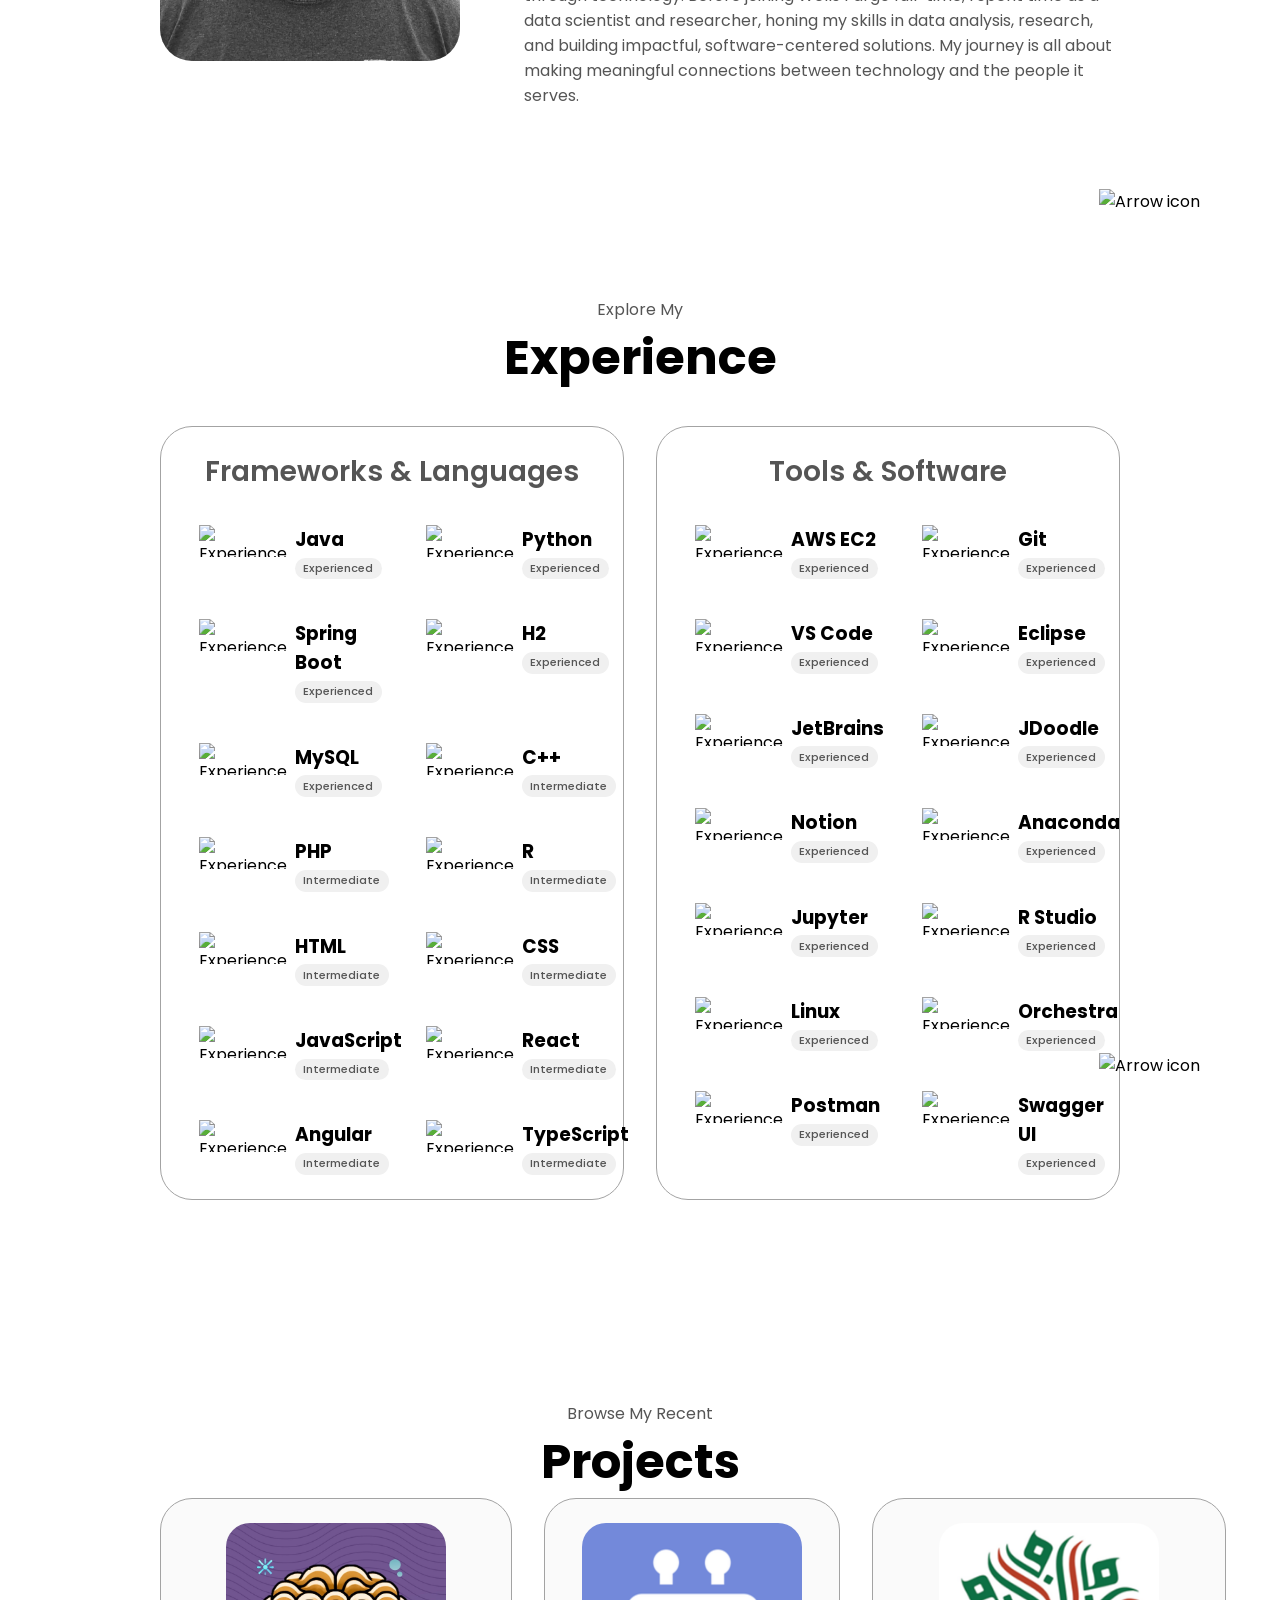
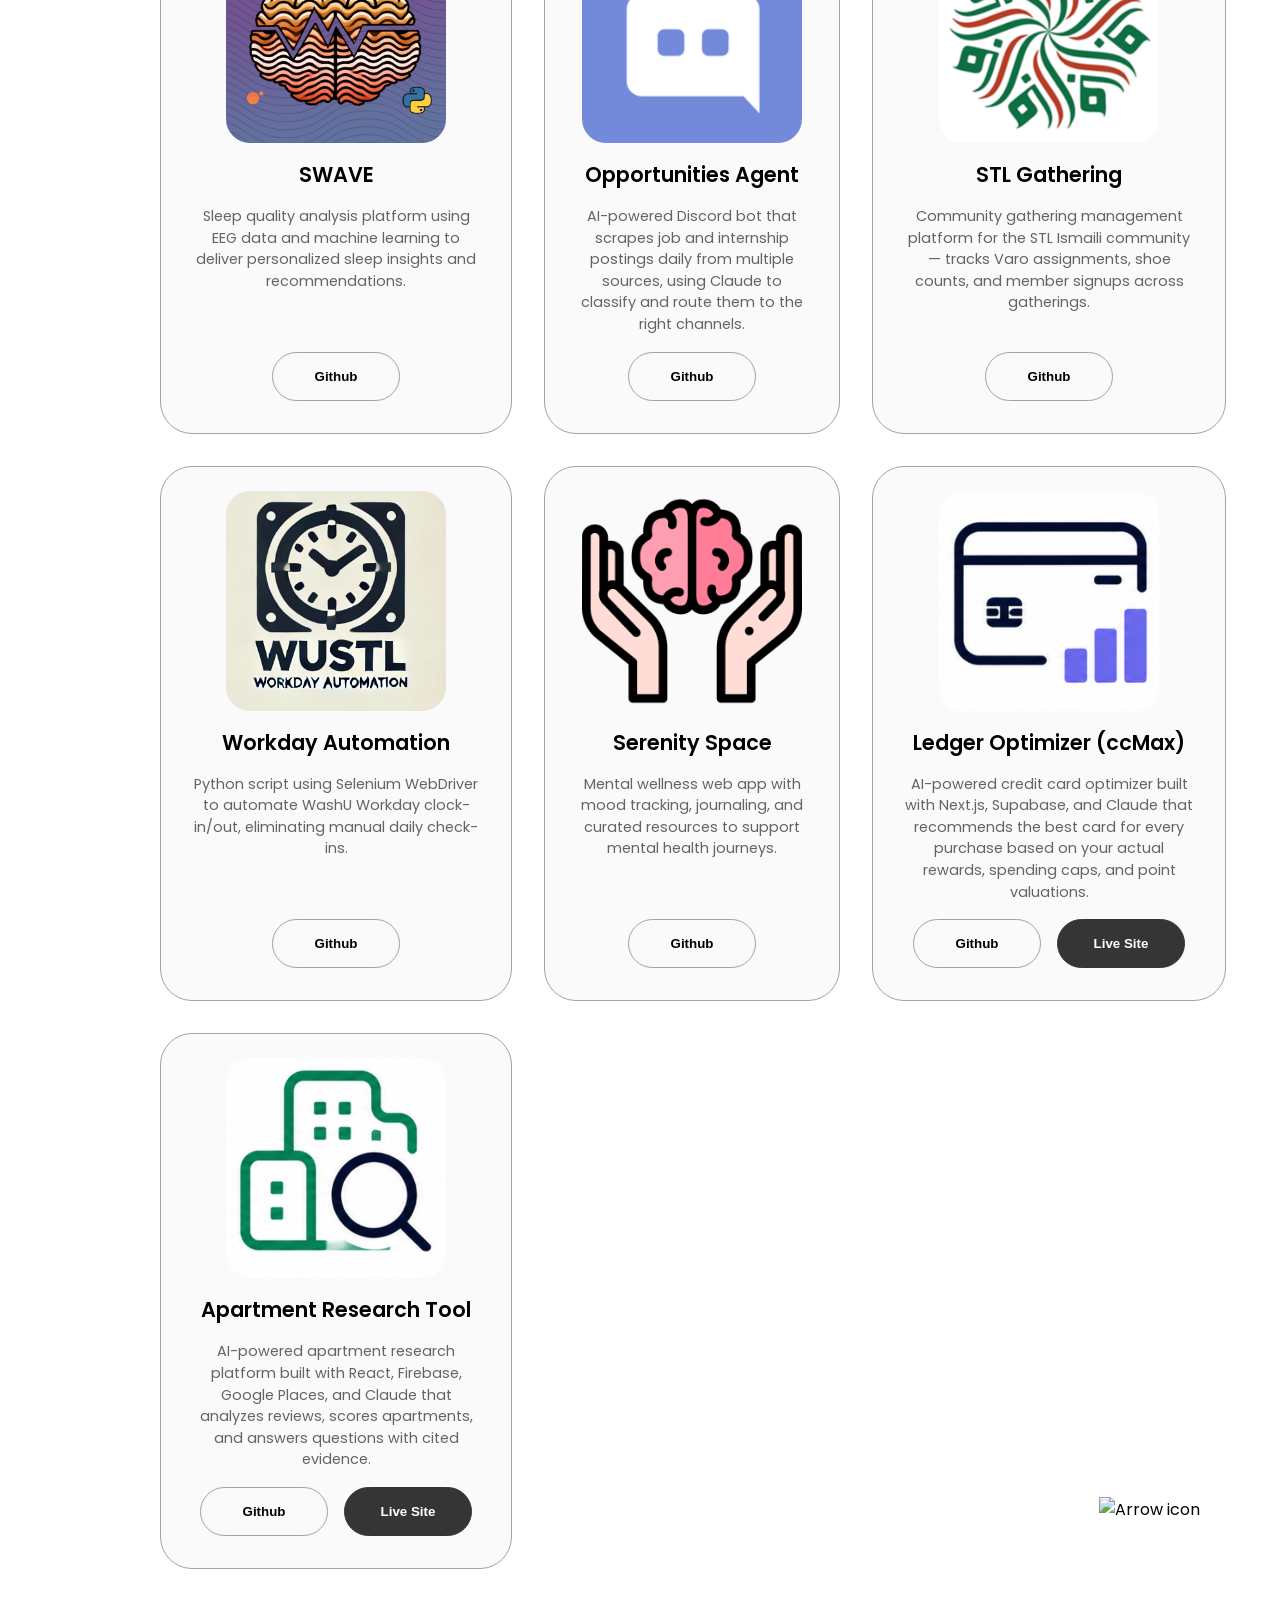
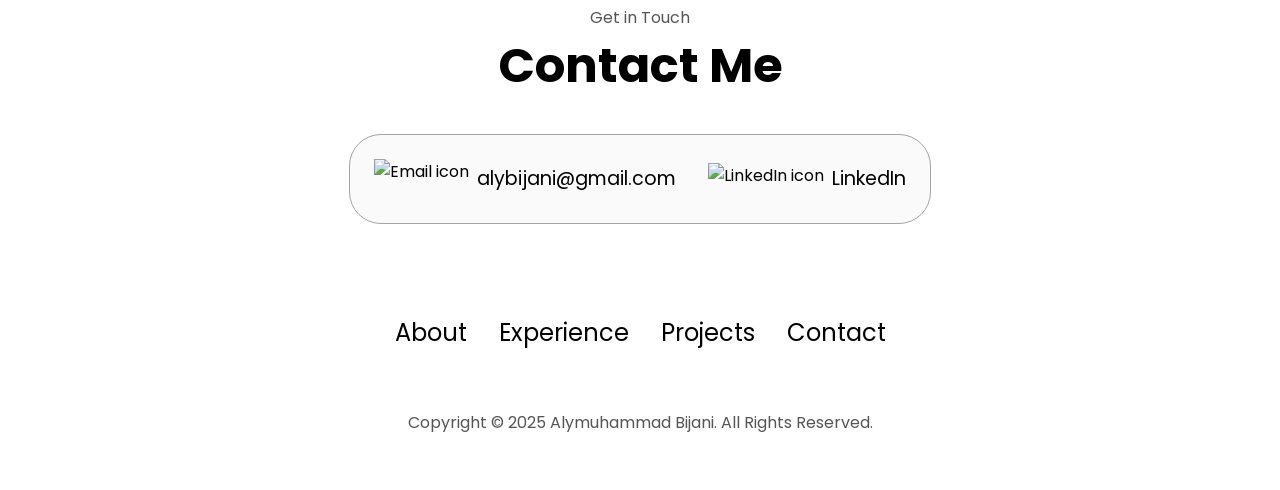
==== commit 2cc8162b: "updated resume as of july 26" ====
--- a/index.html
+++ b/index.html
@@ -57,7 +57,7 @@
       <h1 class="title">Alymuhammad Bijani</h1>
       <p class="section__text__p2">Software Engineer</p>
       <div class="btn-container">
-        <button class="btn btn-color-2" onclick="window.open('assets/Alymuhammad Bijani FT Resume April 2025.pdf', '_blank')">
+        <button class="btn btn-color-2" onclick="window.open('assets/Alymuhammad Bijani FT Resume July 2026.pdf', '_blank')">
           Download CV
         </button>
         <button class="btn btn-color-1" onclick="location.href='./#contact'">
--- a/style.css
+++ b/style.css
@@ -466,6 +466,11 @@
   border-color: rgb(163, 163, 163);
 }
 
+.project-btn.btn-color-1 {
+  color: white;
+  border-color: rgb(53, 53, 53);
+}
+
 /* CONTACT */
 
 #contact {
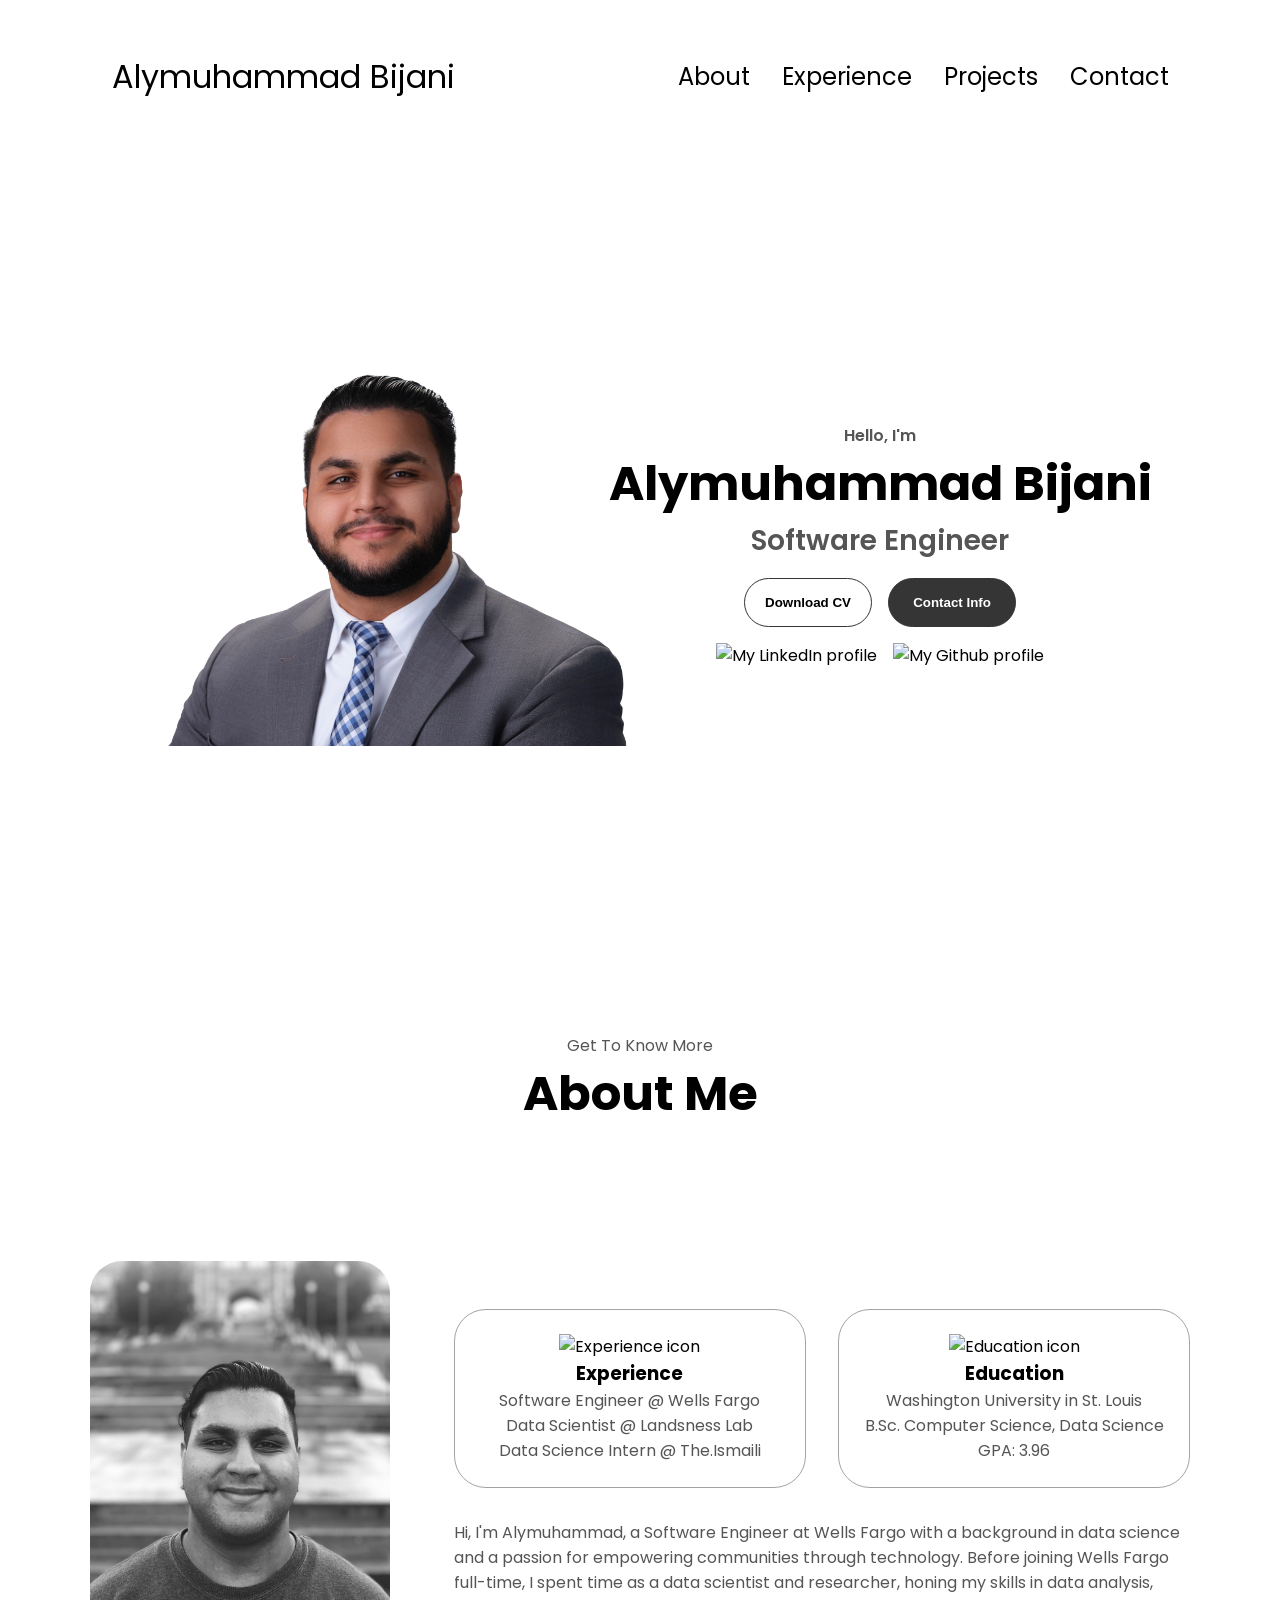
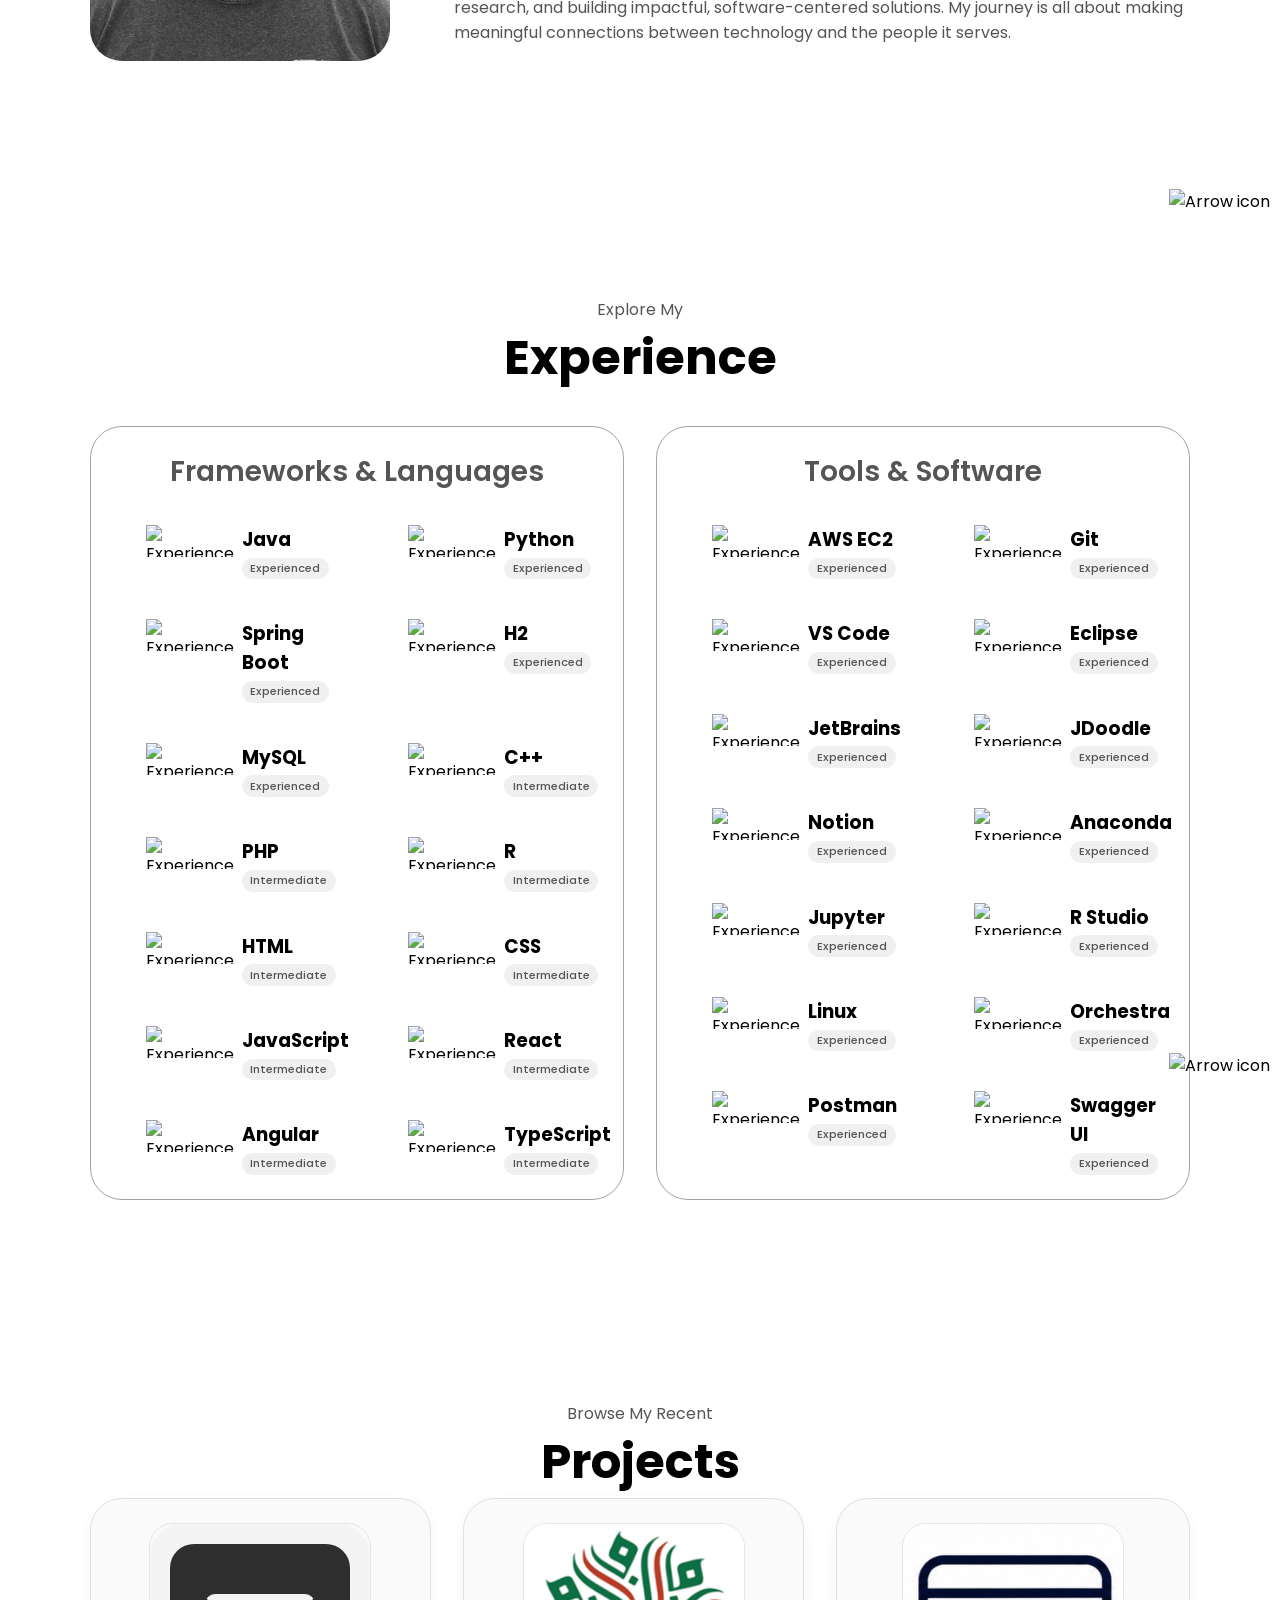
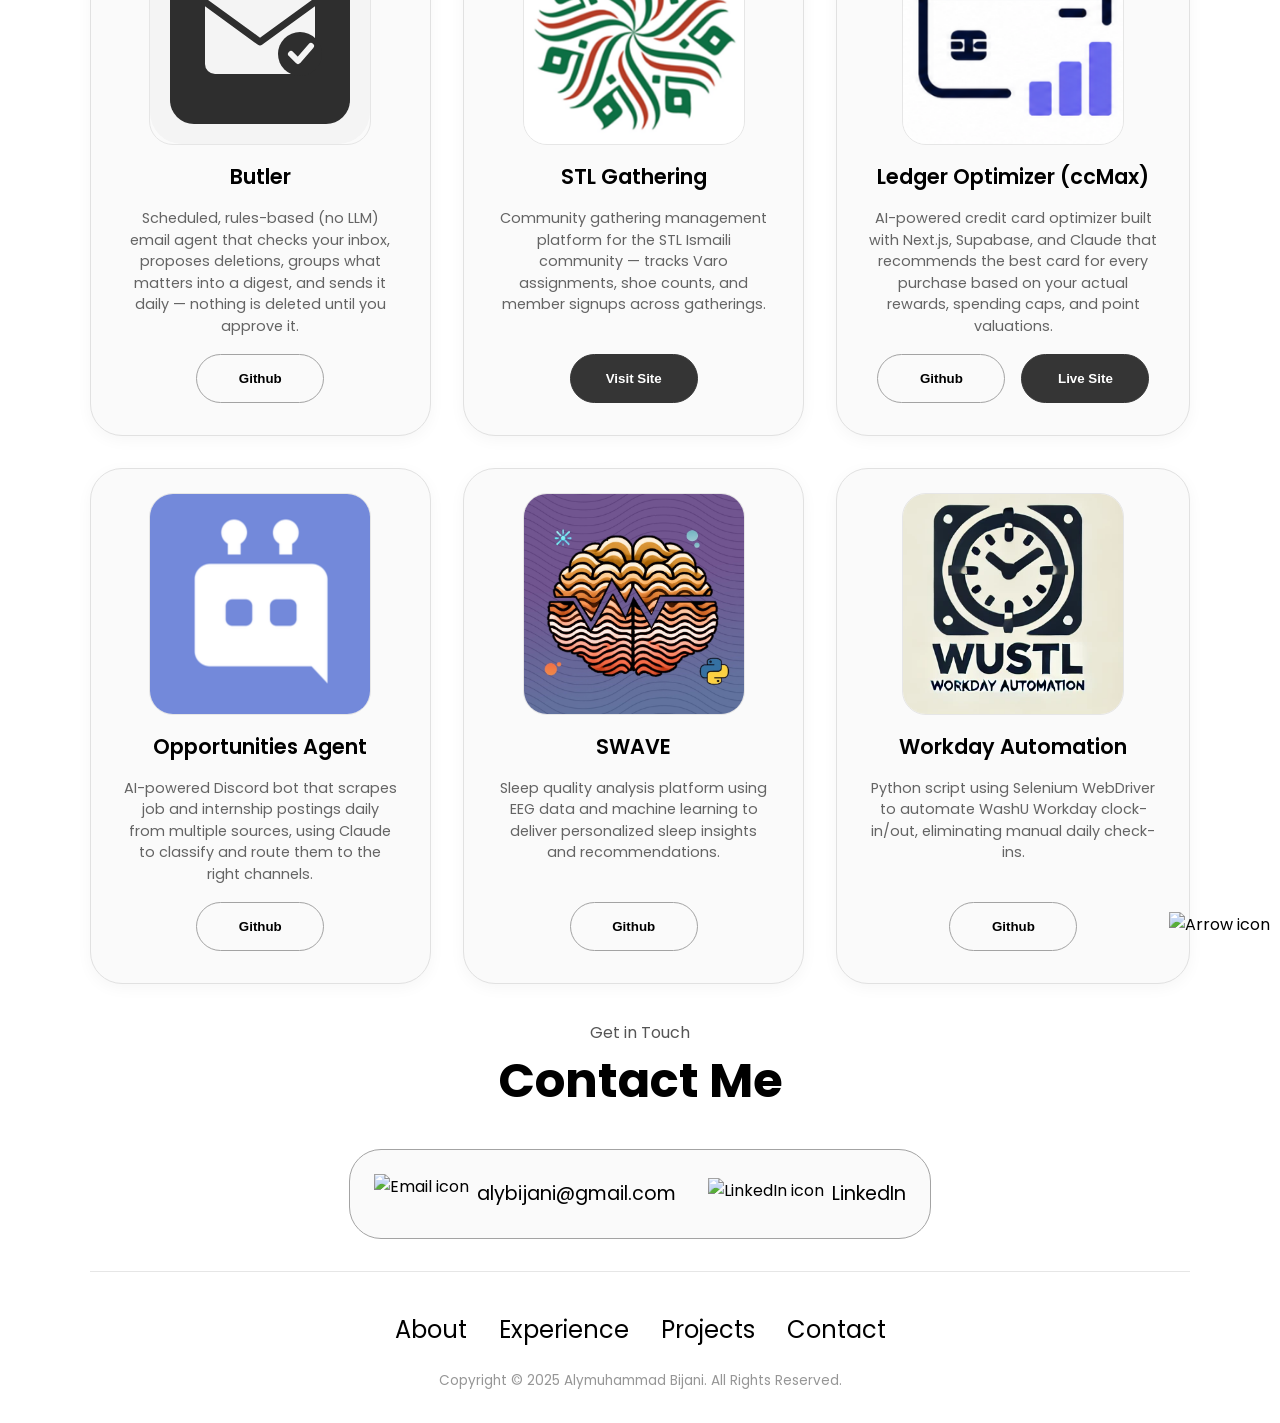
==== commit 46d9247b: "Refresh projects, add Butler, polish UI and fix footer - Add Butler project card, reorder Projects s" ====
--- a/index.html
+++ b/index.html
@@ -330,6 +330,57 @@
       <div class="about-containers">
         <div class="details-container color-container reveal">
           <div class="article-container">
+            <img src="./assets/butler-icon.svg" alt="Butler" class="project-img" />
+          </div>
+          <h2 class="experience-sub-title project-title">Butler</h2>
+          <p class="project-description">Scheduled, rules-based (no LLM) email agent that checks your inbox, proposes deletions, groups what matters into a digest, and sends it daily — nothing is deleted until you approve it.</p>
+          <div class="btn-container">
+            <a href="https://github.com/ambijani/butler-public" target="_blank">
+              <button class="btn btn-color-2 project-btn">Github</button>
+            </a>
+          </div>
+        </div>
+        <div class="details-container color-container reveal">
+          <div class="article-container">
+            <img src="./assets/stl-gathering.png" alt="STL Gathering Website" class="project-img" />
+          </div>
+          <h2 class="experience-sub-title project-title">STL Gathering</h2>
+          <p class="project-description">Community gathering management platform for the STL Ismaili community — tracks Varo assignments, shoe counts, and member signups across gatherings.</p>
+          <div class="btn-container">
+            <a href="https://stl-gathering-website.vercel.app" target="_blank">
+              <button class="btn btn-color-1 project-btn">Visit Site</button>
+            </a>
+          </div>
+        </div>
+        <div class="details-container color-container reveal">
+          <div class="article-container">
+            <img src="./assets/ledger-optimizer.png" alt="Ledger Optimizer (ccMax)" class="project-img" />
+          </div>
+          <h2 class="experience-sub-title project-title">Ledger Optimizer (ccMax)</h2>
+          <p class="project-description">AI-powered credit card optimizer built with Next.js, Supabase, and Claude that recommends the best card for every purchase based on your actual rewards, spending caps, and point valuations.</p>
+          <div class="btn-container">
+            <a href="https://github.com/ambijani/ccMax" target="_blank">
+              <button class="btn btn-color-2 project-btn">Github</button>
+            </a>
+            <a href="https://cc-max.vercel.app" target="_blank">
+              <button class="btn btn-color-1 project-btn">Live Site</button>
+            </a>
+          </div>
+        </div>
+        <div class="details-container color-container reveal">
+          <div class="article-container">
+            <img src="./assets/opportunities-agent.png" alt="Opportunities Agent" class="project-img" />
+          </div>
+          <h2 class="experience-sub-title project-title">Opportunities Agent</h2>
+          <p class="project-description">AI-powered Discord bot that scrapes job and internship postings daily from multiple sources, using Claude to classify and route them to the right channels.</p>
+          <div class="btn-container">
+            <a href="https://github.com/ambijani/opportunities-agent" target="_blank">
+              <button class="btn btn-color-2 project-btn">Github</button>
+            </a>
+          </div>
+        </div>
+        <div class="details-container color-container reveal">
+          <div class="article-container">
             <img src="./assets/SWAVE_FINAL_LOGO copy.jpg" alt="SWAVE" class="project-img" />
           </div>
           <h2 class="experience-sub-title project-title">SWAVE</h2>
@@ -342,30 +393,6 @@
         </div>
         <div class="details-container color-container reveal">
           <div class="article-container">
-            <img src="./assets/opportunities-agent.png" alt="Opportunities Agent" class="project-img" />
-          </div>
-          <h2 class="experience-sub-title project-title">Opportunities Agent</h2>
-          <p class="project-description">AI-powered Discord bot that scrapes job and internship postings daily from multiple sources, using Claude to classify and route them to the right channels.</p>
-          <div class="btn-container">
-            <a href="https://github.com/ambijani/opportunities-agent" target="_blank">
-              <button class="btn btn-color-2 project-btn">Github</button>
-            </a>
-          </div>
-        </div>
-        <div class="details-container color-container reveal">
-          <div class="article-container">
-            <img src="./assets/stl-gathering.png" alt="STL Gathering Website" class="project-img" />
-          </div>
-          <h2 class="experience-sub-title project-title">STL Gathering</h2>
-          <p class="project-description">Community gathering management platform for the STL Ismaili community — tracks Varo assignments, shoe counts, and member signups across gatherings.</p>
-          <div class="btn-container">
-            <a href="https://github.com/ambijani/stl-gathering-website" target="_blank">
-              <button class="btn btn-color-2 project-btn">Github</button>
-            </a>
-          </div>
-        </div>
-        <div class="details-container color-container reveal">
-          <div class="article-container">
             <img src="./assets/wustl_workday_logo.png" alt="Clock-in/out Automation" class="project-img" />
           </div>
           <h2 class="experience-sub-title project-title">Workday Automation</h2>
@@ -373,48 +400,6 @@
           <div class="btn-container">
             <a href="https://github.com/ambijani/WUSTLWorkdayAutomationScript" target="_blank">
               <button class="btn btn-color-2 project-btn">Github</button>
-            </a>
-          </div>
-        </div>
-        <div class="details-container color-container reveal">
-          <div class="article-container">
-            <img src="./assets/mental-health.png" alt="Serenity Space" class="project-img" />
-          </div>
-          <h2 class="experience-sub-title project-title">Serenity Space</h2>
-          <p class="project-description">Mental wellness web app with mood tracking, journaling, and curated resources to support mental health journeys.</p>
-          <div class="btn-container">
-            <a href="https://github.com/ambijani/serenity-space" target="_blank">
-              <button class="btn btn-color-2 project-btn">Github</button>
-            </a>
-          </div>
-        </div>
-        <div class="details-container color-container reveal">
-          <div class="article-container">
-            <img src="./assets/ledger-optimizer.png" alt="Ledger Optimizer (ccMax)" class="project-img" />
-          </div>
-          <h2 class="experience-sub-title project-title">Ledger Optimizer (ccMax)</h2>
-          <p class="project-description">AI-powered credit card optimizer built with Next.js, Supabase, and Claude that recommends the best card for every purchase based on your actual rewards, spending caps, and point valuations.</p>
-          <div class="btn-container">
-            <a href="https://github.com/ambijani/ccMax" target="_blank">
-              <button class="btn btn-color-2 project-btn">Github</button>
-            </a>
-            <a href="https://cc-max.vercel.app" target="_blank">
-              <button class="btn btn-color-1 project-btn">Live Site</button>
-            </a>
-          </div>
-        </div>
-        <div class="details-container color-container reveal">
-          <div class="article-container">
-            <img src="./assets/apartment-research.png" alt="Apartment Research Tool" class="project-img" />
-          </div>
-          <h2 class="experience-sub-title project-title">Apartment Research Tool</h2>
-          <p class="project-description">AI-powered apartment research platform built with React, Firebase, Google Places, and Claude that analyzes reviews, scores apartments, and answers questions with cited evidence.</p>
-          <div class="btn-container">
-            <a href="https://github.com/ambijani/apartment-reviews" target="_blank">
-              <button class="btn btn-color-2 project-btn">Github</button>
-            </a>
-            <a href="https://ambijani.github.io/apartment-reviews/" target="_blank">
-              <button class="btn btn-color-1 project-btn">Live Site</button>
             </a>
           </div>
         </div>
--- a/style.css
+++ b/style.css
@@ -9,6 +9,8 @@
 
 body {
   font-family: "Poppins", sans-serif;
+  -webkit-font-smoothing: antialiased;
+  text-rendering: optimizeLegibility;
 }
 
 html {
@@ -171,7 +173,7 @@
 section {
   padding-top: 4vh;
   height: 96vh;
-  margin: 0 10rem;
+  margin: 0 clamp(1.5rem, 7vw, 10rem);
   box-sizing: border-box;
   min-height: fit-content;
 }
@@ -403,9 +405,10 @@
   display: flex;
   flex-direction: column;
   align-items: center;
-  border-color: rgb(163, 163, 163);
+  border-color: rgb(225, 225, 225);
   background: rgb(250, 250, 250);
-  transition: transform 300ms ease, box-shadow 300ms ease;
+  box-shadow: 0 4px 16px rgba(0, 0, 0, 0.04);
+  transition: transform 300ms ease, box-shadow 300ms ease, border-color 300ms ease;
 }
 
 .color-container .article-container {
@@ -432,7 +435,8 @@
 
 .color-container:hover {
   transform: translateY(-6px);
-  box-shadow: 0 12px 32px rgba(0, 0, 0, 0.1);
+  border-color: rgb(163, 163, 163);
+  box-shadow: 0 12px 32px rgba(0, 0, 0, 0.12);
 }
 
 .project-img {
@@ -440,6 +444,7 @@
   width: 220px;
   height: 220px;
   object-fit: cover;
+  border: 1px solid rgb(230, 230, 230);
 }
 
 .project-title {
@@ -514,12 +519,33 @@
 /* FOOTER SECTION */
 
 footer {
-  height: 26vh;
-  margin: 0 1rem;
+  height: auto;
+  margin: 0 clamp(1.5rem, 7vw, 10rem);
+  padding: 2.5rem 0 2rem;
+  border-top: 1px solid rgb(230, 230, 230);
+}
+
+footer nav,
+footer nav.scrolled {
+  height: auto;
+  position: static;
+  background: none;
+  backdrop-filter: none;
+  -webkit-backdrop-filter: none;
+  border-bottom: none;
+  box-shadow: none;
+}
+
+footer .nav-links-container {
+  display: flex;
+  justify-content: center;
 }
 
 footer p {
   text-align: center;
+  margin-top: 1.5rem;
+  font-size: 0.85rem;
+  color: rgb(150, 150, 150);
 }
 
 /* SCROLL REVEAL */
--- a/mediaqueries.css
+++ b/mediaqueries.css
@@ -57,8 +57,7 @@
 }
 
 @media screen and (max-width: 600px) {
-  #contact,
-  footer {
+  #contact {
     height: 40vh;
   }
   #profile {
@@ -68,9 +67,8 @@
   article {
     font-size: 1rem;
   }
-  footer nav {
-    height: fit-content;
-    margin-bottom: 2rem;
+  footer .nav-links-container {
+    margin-bottom: 1rem;
   }
   #projects .about-containers {
     grid-template-columns: 1fr;
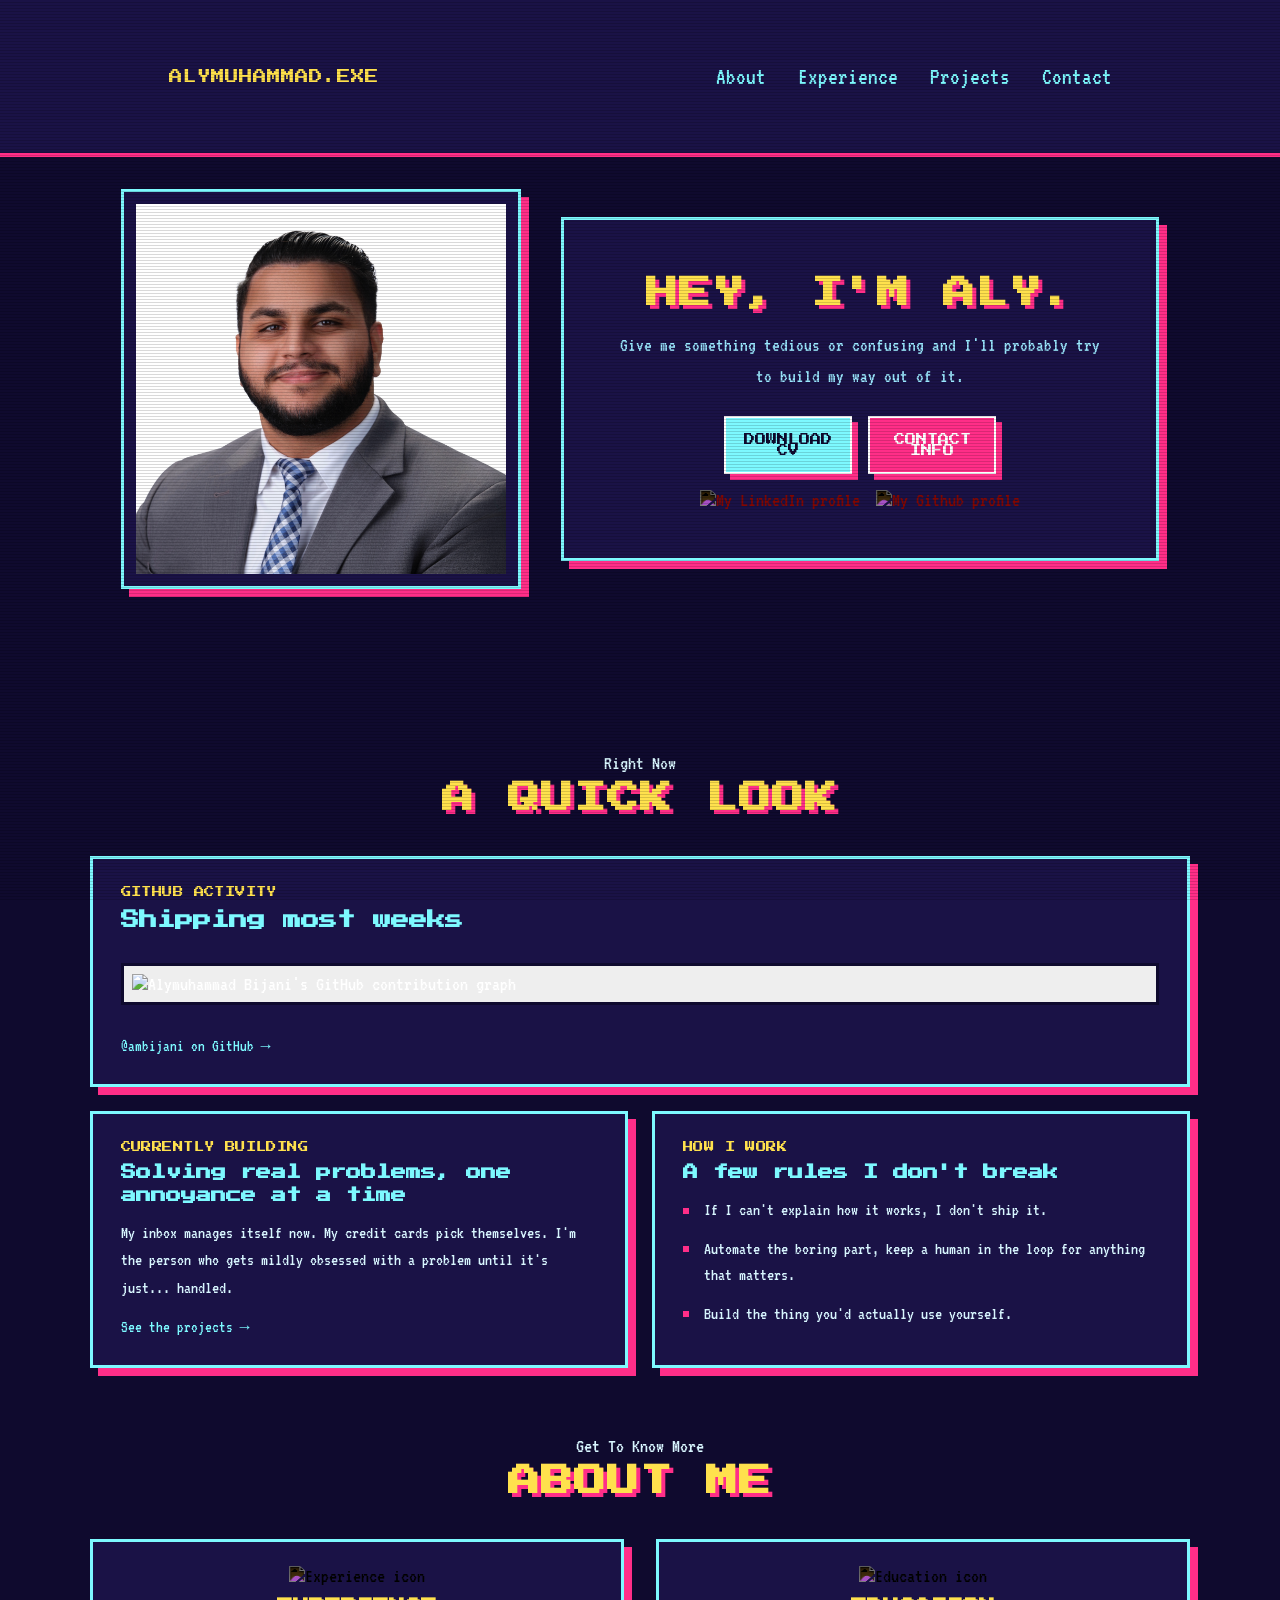
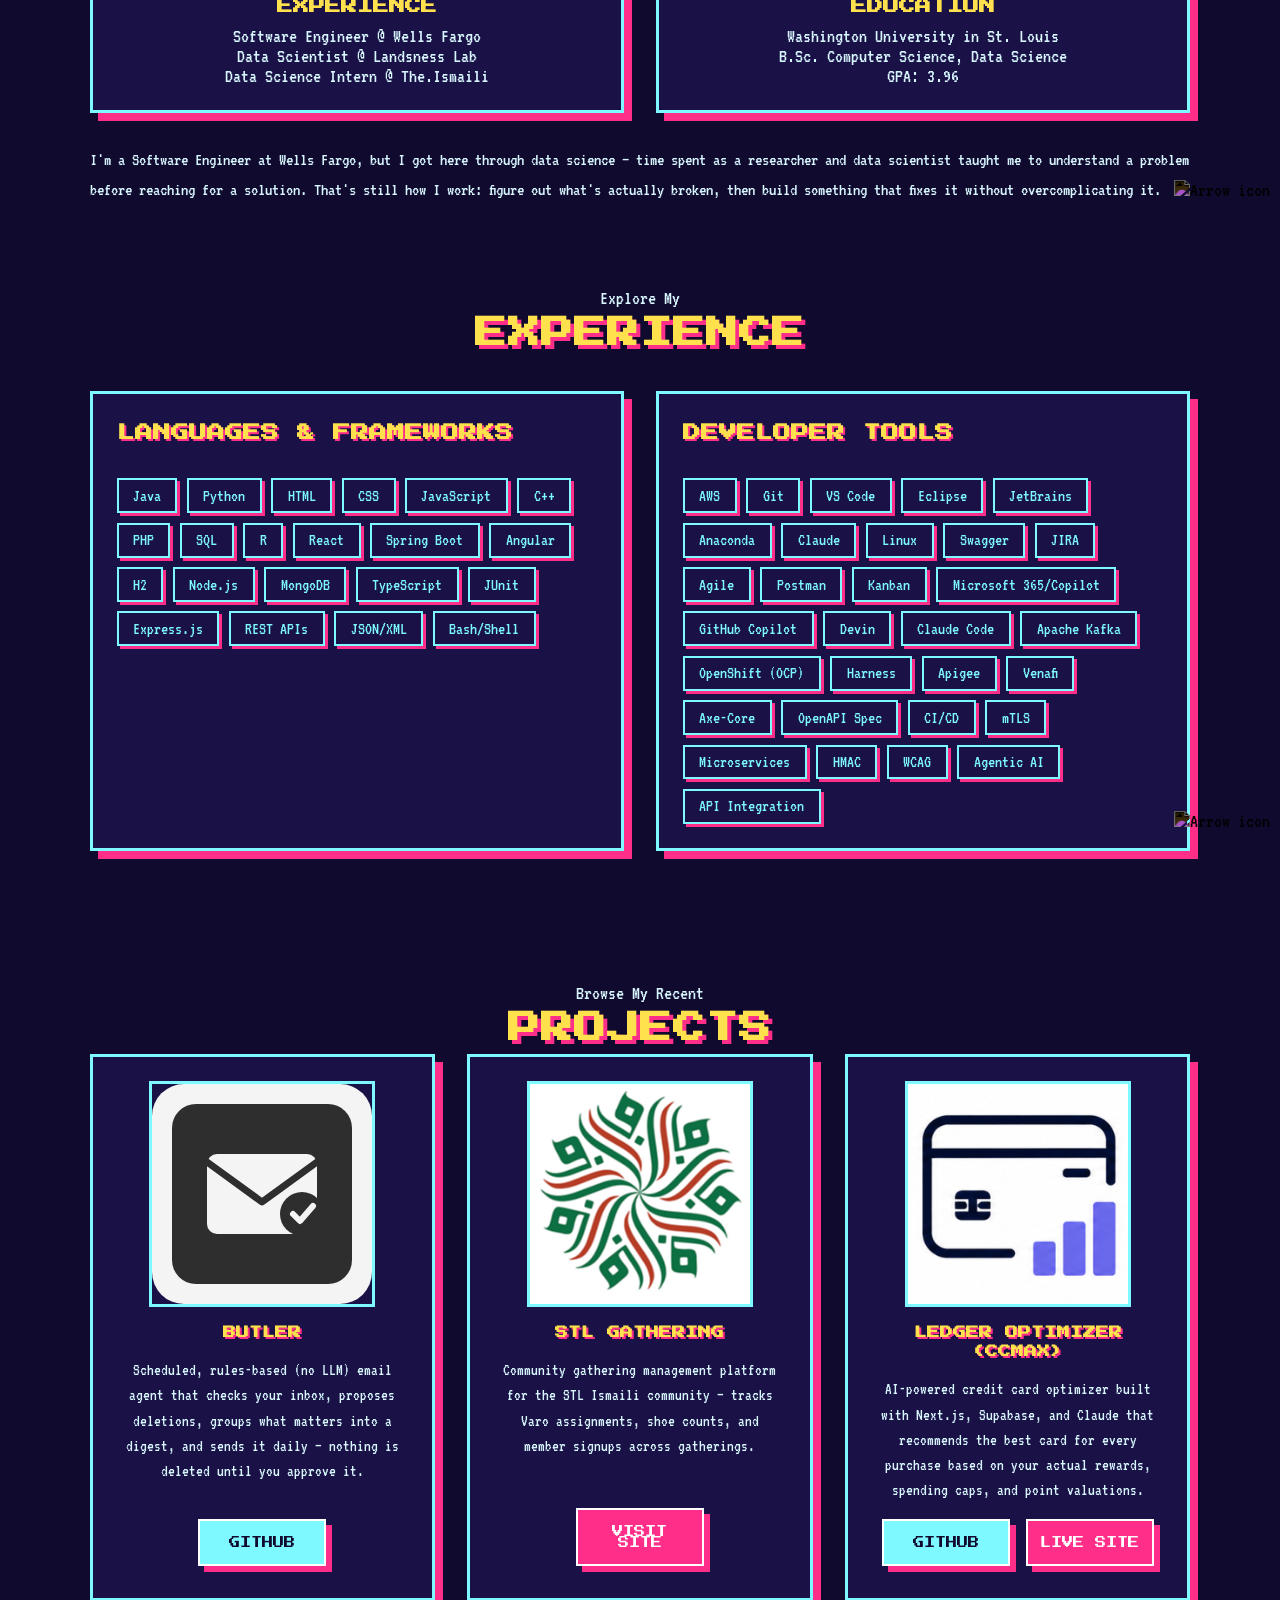
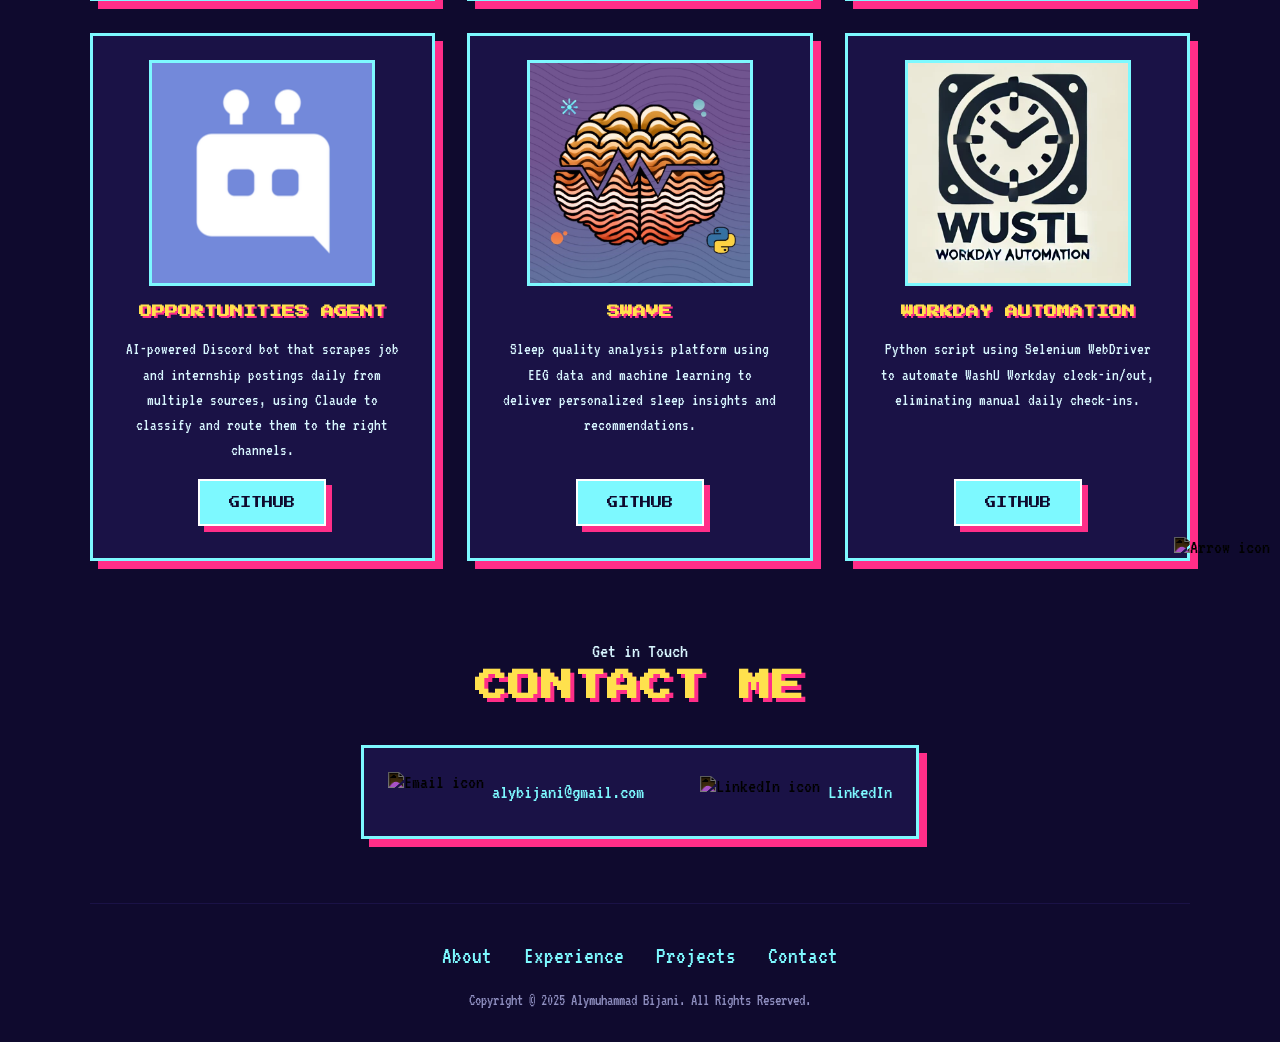
==== commit 2beeed1a: "promote gaming-theme pixel redesign to live site Replaces index.html/style.css/mediaqueries.css with" ====
--- a/index.html
+++ b/index.html
@@ -6,10 +6,11 @@
   <meta http-equiv="X-UA-Compatible" content="IE=edge">
   <meta name="viewport" content="width=device-width, initial-scale=1.0">
   <meta name="description" content="Alymuhammad Bijani — Software Engineer at Wells Fargo with a background in data science. Explore my projects, skills, and experience.">
-  <title>Bijani Builds</title>
+  <title>ALYMUHAMMAD.EXE</title>
   <link rel="stylesheet" href="style.css">
   <link rel="stylesheet" href="mediaqueries.css">
-  <link rel="shortcut icon" type="image/x-icon" href="assets/bijani_build_logo.png">
+  <link rel="shortcut icon" type="image/png" href="favicon.png">
+  <link href="https://fonts.googleapis.com/css2?family=Press+Start+2P&family=VT323&display=swap" rel="stylesheet">
   <!-- Google tag (gtag.js) -->
   <script async src="https://www.googletagmanager.com/gtag/js?id=G-7TRR2CFN4Z"></script>
   <script>
@@ -22,7 +23,7 @@
 
 <body>
   <nav id="desktop-nav">
-    <div class="logo">Alymuhammad Bijani</div>
+    <div class="logo">ALYMUHAMMAD.EXE</div>
     <div>
       <ul class="nav-links">
         <li><a href="#about">About</a></li>
@@ -33,7 +34,7 @@
     </div>
   </nav>
   <nav id="hamburger-nav">
-    <div class="logo">Alymuhammad Bijani</div>
+    <div class="logo">ALYMUHAMMAD.EXE</div>
     <div class="hamburger-menu">
       <div class="hamburger-icon" onclick="toggleMenu()">
         <span></span>
@@ -49,13 +50,12 @@
     </div>
   </nav>
   <section id="profile">
-    <div class="section__pic-container">
-      <img src="./assets/Bijani_Alymuhammad.png" alt="Alymuhammad Bijani profile picture" />
-    </div>
-    <div class="section__text">
-      <p class="section__text__p1">Hello, I'm</p>
-      <h1 class="title">Alymuhammad Bijani</h1>
-      <p class="section__text__p2">Software Engineer</p>
+    <div class="section__pic-container bento-card">
+      <img src="assets/Bijani_Alymuhammad.png" alt="Alymuhammad Bijani profile picture" />
+    </div>
+    <div class="section__text bento-card">
+      <h1 class="title">Hey, I'm Aly.</h1>
+      <p class="tagline">Give me something tedious or confusing and I'll probably try to build my way out of it.</p>
       <div class="btn-container">
         <button class="btn btn-color-2" onclick="window.open('assets/Alymuhammad Bijani FT Resume July 2026.pdf', '_blank')">
           Download CV
@@ -66,11 +66,38 @@
       </div>
       <div id="socials-container">
         <a href="https://linkedin.com/in/ambijani" target="_blank">
-          <img src="./assets/linkedin.png" alt="My LinkedIn profile" class="icon" />
+          <img src="assets/linkedin.png" alt="My LinkedIn profile" class="icon" />
         </a>
         <a href="https://github.com/ambijani" target="_blank">
-          <img src="./assets/github.png" alt="My Github profile" class="icon" />
+          <img src="assets/github.png" alt="My Github profile" class="icon" />
         </a>
+      </div>
+    </div>
+  </section>
+  <section id="now">
+    <p class="section__text__p1">Right Now</p>
+    <h1 class="title">A Quick Look</h1>
+    <div class="now-grid">
+      <div class="bento-card now-card now-card--github now-card--wide">
+        <span class="now-card__label">GitHub activity</span>
+        <h3>Shipping most weeks</h3>
+        <img src="https://ghchart.rshah.org/ff2e88/ambijani" alt="Alymuhammad Bijani's GitHub contribution graph" class="now-card__chart" />
+        <a href="https://github.com/ambijani" target="_blank" class="now-card__link">@ambijani on GitHub →</a>
+      </div>
+      <div class="bento-card now-card now-card--building">
+        <span class="now-card__label">Currently building</span>
+        <h3>Solving real problems, one annoyance at a time</h3>
+        <p>My inbox manages itself now. My credit cards pick themselves. I'm the person who gets mildly obsessed with a problem until it's just... handled.</p>
+        <a href="#projects" class="now-card__link">See the projects →</a>
+      </div>
+      <div class="bento-card now-card now-card--principles">
+        <span class="now-card__label">How I work</span>
+        <h3>A few rules I don't break</h3>
+        <ul class="now-card__list">
+          <li>If I can't explain how it works, I don't ship it.</li>
+          <li>Automate the boring part, keep a human in the loop for anything that matters.</li>
+          <li>Build the thing you'd actually use yourself.</li>
+        </ul>
       </div>
     </div>
   </section>
@@ -78,250 +105,101 @@
     <p class="section__text__p1">Get To Know More</p>
     <h1 class="title">About Me</h1>
     <div class="section-container">
-      <div class="section__pic-container">
-        <img src="assets/IMG_7415_Original 2.jpg" alt="Profile picture" class="about-pic" />
-      </div>
       <div class="about-details-container">
         <div class="about-containers">
           <div class="details-container">
-            <img src="./assets/experience.png" alt="Experience icon" class="icon" />
+            <img src="assets/experience.png" alt="Experience icon" class="icon" />
             <h3>Experience</h3>
             <p>Software Engineer @ Wells Fargo<br> Data Scientist @ Landsness Lab<br> Data Science Intern @
               The.Ismaili</p>
           </div>
           <div class="details-container">
-            <img src="./assets/education.png" alt="Education icon" class="icon" />
+            <img src="assets/education.png" alt="Education icon" class="icon" />
             <h3>Education</h3>
             <p>Washington University in St. Louis<br> B.Sc. Computer Science, Data Science<br> GPA: 3.96</p>
           </div>
         </div>
         <div class="text-container">
           <p>
-            Hi, I'm Alymuhammad, a Software Engineer at Wells Fargo with a background in data science and a passion
-            for empowering communities through technology. Before joining Wells Fargo full-time, I spent time as a
-            data scientist and researcher, honing my skills in data analysis, research, and building impactful,
-            software-centered solutions. My journey is all about making meaningful connections between technology and
-            the people it serves.
+            I'm a Software Engineer at Wells Fargo, but I got here through data science — time spent as a researcher
+            and data scientist taught me to understand a problem before reaching for a solution. That's still how I
+            work: figure out what's actually broken, then build something that fixes it without overcomplicating it.
           </p>
         </div>
       </div>
     </div>
-    <img src="./assets/arrow.png" alt="Arrow icon" class="icon arrow" onclick="location.href='./#experience'" />
+    <img src="assets/arrow.png" alt="Arrow icon" class="icon arrow" onclick="location.href='./#experience'" />
   </section>
   <section id="experience">
     <p class="section__text__p1">Explore My</p>
     <h1 class="title">Experience</h1>
     <div class="experience-details-container">
       <div class="about-containers">
-        <div class="details-container">
-          <h2 class="experience-sub-title">Frameworks & Languages</h2>
-          <div class="article-container">
-            <article>
-              <img src="./assets/checkmark.png" alt="Experience icon" class="icon" />
-              <div>
-                <h3>Java</h3>
-                <p>Experienced</p>
-              </div>
-            </article>
-            <article>
-              <img src="./assets/checkmark.png" alt="Experience icon" class="icon" />
-              <div>
-                <h3>Python</h3>
-                <p>Experienced</p>
-              </div>
-            </article>
-            <article>
-              <img src="./assets/checkmark.png" alt="Experience icon" class="icon" />
-              <div>
-                <h3>Spring Boot</h3>
-                <p>Experienced</p>
-              </div>
-            </article>
-            <article>
-              <img src="./assets/checkmark.png" alt="Experience icon" class="icon" />
-              <div>
-                <h3>H2</h3>
-                <p>Experienced</p>
-              </div>
-            </article>
-            <article>
-              <img src="./assets/checkmark.png" alt="Experience icon" class="icon" />
-              <div>
-                <h3>MySQL</h3>
-                <p>Experienced</p>
-              </div>
-            </article>
-            <article>
-              <img src="./assets/checkmark.png" alt="Experience icon" class="icon" />
-              <div>
-                <h3>C++</h3>
-                <p>Intermediate</p>
-              </div>
-            </article>
-            <article>
-              <img src="./assets/checkmark.png" alt="Experience icon" class="icon" />
-              <div>
-                <h3>PHP</h3>
-                <p>Intermediate</p>
-              </div>
-            </article>
-            <article>
-              <img src="./assets/checkmark.png" alt="Experience icon" class="icon" />
-              <div>
-                <h3>R</h3>
-                <p>Intermediate</p>
-              </div>
-            </article>
-            <article>
-              <img src="./assets/checkmark.png" alt="Experience icon" class="icon" />
-              <div>
-                <h3>HTML</h3>
-                <p>Intermediate</p>
-              </div>
-            </article>
-            <article>
-              <img src="./assets/checkmark.png" alt="Experience icon" class="icon" />
-              <div>
-                <h3>CSS</h3>
-                <p>Intermediate</p>
-              </div>
-            </article>
-            <article>
-              <img src="./assets/checkmark.png" alt="Experience icon" class="icon" />
-              <div>
-                <h3>JavaScript</h3>
-                <p>Intermediate</p>
-              </div>
-            </article>
-            <article>
-              <img src="./assets/checkmark.png" alt="Experience icon" class="icon" />
-              <div>
-                <h3>React</h3>
-                <p>Intermediate</p>
-              </div>
-            </article>
-            <article>
-              <img src="./assets/checkmark.png" alt="Experience icon" class="icon" />
-              <div>
-                <h3>Angular</h3>
-                <p>Intermediate</p>
-              </div>
-            </article>
-            <article>
-              <img src="./assets/checkmark.png" alt="Experience icon" class="icon" />
-              <div>
-                <h3>TypeScript</h3>
-                <p>Intermediate</p>
-              </div>
-            </article>
-          </div>
-        </div>
-        <div class="details-container">
-          <h2 class="experience-sub-title">Tools & Software</h2>
-          <div class="article-container">
-            <article>
-              <img src="./assets/checkmark.png" alt="Experience icon" class="icon" />
-              <div>
-                <h3>AWS EC2</h3>
-                <p>Experienced</p>
-              </div>
-            </article>
-            <article>
-              <img src="./assets/checkmark.png" alt="Experience icon" class="icon" />
-              <div>
-                <h3>Git</h3>
-                <p>Experienced</p>
-              </div>
-            </article>
-            <article>
-              <img src="./assets/checkmark.png" alt="Experience icon" class="icon" />
-              <div>
-                <h3>VS Code</h3>
-                <p>Experienced</p>
-              </div>
-            </article>
-            <article>
-              <img src="./assets/checkmark.png" alt="Experience icon" class="icon" />
-              <div>
-                <h3>Eclipse</h3>
-                <p>Experienced</p>
-              </div>
-            </article>
-            <article>
-              <img src="./assets/checkmark.png" alt="Experience icon" class="icon" />
-              <div>
-                <h3>JetBrains</h3>
-                <p>Experienced</p>
-              </div>
-            </article>
-            <article>
-              <img src="./assets/checkmark.png" alt="Experience icon" class="icon" />
-              <div>
-                <h3>JDoodle</h3>
-                <p>Experienced</p>
-              </div>
-            </article>
-            <article>
-              <img src="./assets/checkmark.png" alt="Experience icon" class="icon" />
-              <div>
-                <h3>Notion</h3>
-                <p>Experienced</p>
-              </div>
-            </article>
-            <article>
-              <img src="./assets/checkmark.png" alt="Experience icon" class="icon" />
-              <div>
-                <h3>Anaconda</h3>
-                <p>Experienced</p>
-              </div>
-            </article>
-            <article>
-              <img src="./assets/checkmark.png" alt="Experience icon" class="icon" />
-              <div>
-                <h3>Jupyter</h3>
-                <p>Experienced</p>
-              </div>
-            </article>
-            <article>
-              <img src="./assets/checkmark.png" alt="Experience icon" class="icon" />
-              <div>
-                <h3>R Studio</h3>
-                <p>Experienced</p>
-              </div>
-            </article>
-            <article>
-              <img src="./assets/checkmark.png" alt="Experience icon" class="icon" />
-              <div>
-                <h3>Linux</h3>
-                <p>Experienced</p>
-              </div>
-            </article>
-            <article>
-              <img src="./assets/checkmark.png" alt="Experience icon" class="icon" />
-              <div>
-                <h3>Orchestra</h3>
-                <p>Experienced</p>
-              </div>
-            </article>
-            <article>
-              <img src="./assets/checkmark.png" alt="Experience icon" class="icon" />
-              <div>
-                <h3>Postman</h3>
-                <p>Experienced</p>
-              </div>
-            </article>
-            <article>
-              <img src="./assets/checkmark.png" alt="Experience icon" class="icon" />
-              <div>
-                <h3>Swagger UI</h3>
-                <p>Experienced</p>
-              </div>
-            </article>
-          </div>
-        </div>
-      </div>
-    </div>
-    <img src="./assets/arrow.png" alt="Arrow icon" class="icon arrow" onclick="location.href='./#projects'" />
+        <div class="details-container bento-card skill-group">
+          <h2 class="experience-sub-title">Languages & Frameworks</h2>
+          <div class="skill-chips">
+            <span class="skill-chip">Java</span>
+            <span class="skill-chip">Python</span>
+            <span class="skill-chip">HTML</span>
+            <span class="skill-chip">CSS</span>
+            <span class="skill-chip">JavaScript</span>
+            <span class="skill-chip">C++</span>
+            <span class="skill-chip">PHP</span>
+            <span class="skill-chip">SQL</span>
+            <span class="skill-chip">R</span>
+            <span class="skill-chip">React</span>
+            <span class="skill-chip">Spring Boot</span>
+            <span class="skill-chip">Angular</span>
+            <span class="skill-chip">H2</span>
+            <span class="skill-chip">Node.js</span>
+            <span class="skill-chip">MongoDB</span>
+            <span class="skill-chip">TypeScript</span>
+            <span class="skill-chip">JUnit</span>
+            <span class="skill-chip">Express.js</span>
+            <span class="skill-chip">REST APIs</span>
+            <span class="skill-chip">JSON/XML</span>
+            <span class="skill-chip">Bash/Shell</span>
+          </div>
+        </div>
+        <div class="details-container bento-card skill-group">
+          <h2 class="experience-sub-title">Developer Tools</h2>
+          <div class="skill-chips">
+            <span class="skill-chip">AWS</span>
+            <span class="skill-chip">Git</span>
+            <span class="skill-chip">VS Code</span>
+            <span class="skill-chip">Eclipse</span>
+            <span class="skill-chip">JetBrains</span>
+            <span class="skill-chip">Anaconda</span>
+            <span class="skill-chip">Claude</span>
+            <span class="skill-chip">Linux</span>
+            <span class="skill-chip">Swagger</span>
+            <span class="skill-chip">JIRA</span>
+            <span class="skill-chip">Agile</span>
+            <span class="skill-chip">Postman</span>
+            <span class="skill-chip">Kanban</span>
+            <span class="skill-chip">Microsoft 365/Copilot</span>
+            <span class="skill-chip">GitHub Copilot</span>
+            <span class="skill-chip">Devin</span>
+            <span class="skill-chip">Claude Code</span>
+            <span class="skill-chip">Apache Kafka</span>
+            <span class="skill-chip">OpenShift (OCP)</span>
+            <span class="skill-chip">Harness</span>
+            <span class="skill-chip">Apigee</span>
+            <span class="skill-chip">Venafi</span>
+            <span class="skill-chip">Axe-Core</span>
+            <span class="skill-chip">OpenAPI Spec</span>
+            <span class="skill-chip">CI/CD</span>
+            <span class="skill-chip">mTLS</span>
+            <span class="skill-chip">Microservices</span>
+            <span class="skill-chip">HMAC</span>
+            <span class="skill-chip">WCAG</span>
+            <span class="skill-chip">Agentic AI</span>
+            <span class="skill-chip">API Integration</span>
+          </div>
+        </div>
+      </div>
+    </div>
+    <img src="assets/arrow.png" alt="Arrow icon" class="icon arrow" onclick="location.href='./#projects'" />
   </section>
   <section id="projects">
     <p class="section__text__p1">Browse My Recent</p>
@@ -330,7 +208,7 @@
       <div class="about-containers">
         <div class="details-container color-container reveal">
           <div class="article-container">
-            <img src="./assets/butler-icon.svg" alt="Butler" class="project-img" />
+            <img src="assets/butler-icon.svg" alt="Butler" class="project-img" />
           </div>
           <h2 class="experience-sub-title project-title">Butler</h2>
           <p class="project-description">Scheduled, rules-based (no LLM) email agent that checks your inbox, proposes deletions, groups what matters into a digest, and sends it daily — nothing is deleted until you approve it.</p>
@@ -342,7 +220,7 @@
         </div>
         <div class="details-container color-container reveal">
           <div class="article-container">
-            <img src="./assets/stl-gathering.png" alt="STL Gathering Website" class="project-img" />
+            <img src="assets/stl-gathering.png" alt="STL Gathering Website" class="project-img" />
           </div>
           <h2 class="experience-sub-title project-title">STL Gathering</h2>
           <p class="project-description">Community gathering management platform for the STL Ismaili community — tracks Varo assignments, shoe counts, and member signups across gatherings.</p>
@@ -354,7 +232,7 @@
         </div>
         <div class="details-container color-container reveal">
           <div class="article-container">
-            <img src="./assets/ledger-optimizer.png" alt="Ledger Optimizer (ccMax)" class="project-img" />
+            <img src="assets/ledger-optimizer.png" alt="Ledger Optimizer (ccMax)" class="project-img" />
           </div>
           <h2 class="experience-sub-title project-title">Ledger Optimizer (ccMax)</h2>
           <p class="project-description">AI-powered credit card optimizer built with Next.js, Supabase, and Claude that recommends the best card for every purchase based on your actual rewards, spending caps, and point valuations.</p>
@@ -369,7 +247,7 @@
         </div>
         <div class="details-container color-container reveal">
           <div class="article-container">
-            <img src="./assets/opportunities-agent.png" alt="Opportunities Agent" class="project-img" />
+            <img src="assets/opportunities-agent.png" alt="Opportunities Agent" class="project-img" />
           </div>
           <h2 class="experience-sub-title project-title">Opportunities Agent</h2>
           <p class="project-description">AI-powered Discord bot that scrapes job and internship postings daily from multiple sources, using Claude to classify and route them to the right channels.</p>
@@ -381,7 +259,7 @@
         </div>
         <div class="details-container color-container reveal">
           <div class="article-container">
-            <img src="./assets/SWAVE_FINAL_LOGO copy.jpg" alt="SWAVE" class="project-img" />
+            <img src="assets/SWAVE_FINAL_LOGO copy.jpg" alt="SWAVE" class="project-img" />
           </div>
           <h2 class="experience-sub-title project-title">SWAVE</h2>
           <p class="project-description">Sleep quality analysis platform using EEG data and machine learning to deliver personalized sleep insights and recommendations.</p>
@@ -393,7 +271,7 @@
         </div>
         <div class="details-container color-container reveal">
           <div class="article-container">
-            <img src="./assets/wustl_workday_logo.png" alt="Clock-in/out Automation" class="project-img" />
+            <img src="assets/wustl_workday_logo.png" alt="Clock-in/out Automation" class="project-img" />
           </div>
           <h2 class="experience-sub-title project-title">Workday Automation</h2>
           <p class="project-description">Python script using Selenium WebDriver to automate WashU Workday clock-in/out, eliminating manual daily check-ins.</p>
@@ -405,18 +283,18 @@
         </div>
       </div>
     </div>
-    <img src="./assets/arrow.png" alt="Arrow icon" class="icon arrow" onclick="location.href='./#contact'" />
+    <img src="assets/arrow.png" alt="Arrow icon" class="icon arrow" onclick="location.href='./#contact'" />
   </section>
   <section id="contact">
     <p class="section__text__p1">Get in Touch</p>
     <h1 class="title">Contact Me</h1>
     <div class="contact-info-upper-container">
       <div class="contact-info-container">
-        <img src="./assets/email.png" alt="Email icon" class="icon contact-icon email-icon" />
+        <img src="assets/email.png" alt="Email icon" class="icon contact-icon email-icon" />
         <p><a href="mailto:alybijani@gmail.com" target="_blank">alybijani@gmail.com</a></p>
       </div>
       <div class="contact-info-container">
-        <img src="./assets/linkedin.png" alt="LinkedIn icon" class="icon contact-icon" />
+        <img src="assets/linkedin.png" alt="LinkedIn icon" class="icon contact-icon" />
         <p><a href="https://linkedin.com/in/ambijani" target="_blank">LinkedIn</a></p>
       </div>
     </div>
--- a/style.css
+++ b/style.css
@@ -1,6 +1,14 @@
 /* GENERAL */
 
-@import url("https://fonts.googleapis.com/css2?family=Poppins:wght@300;400;500;600&display=swap");
+:root {
+  --pixel-navy: #0f0a2e;
+  --pixel-navy-card: #1a1246;
+  --pixel-magenta: #ff2e88;
+  --pixel-cyan: #7df9ff;
+  --pixel-gold: #ffe14d;
+  --font-display: 'Press Start 2P', monospace;
+  --font-body: 'VT323', monospace;
+}
 
 * {
   margin: 0;
@@ -8,17 +16,35 @@
 }
 
 body {
-  font-family: "Poppins", sans-serif;
+  font-family: var(--font-body);
+  font-size: 20px;
   -webkit-font-smoothing: antialiased;
   text-rendering: optimizeLegibility;
+  background: var(--pixel-navy);
+  color: #fff;
+  position: relative;
+}
+
+body::after {
+  content: "";
+  position: fixed;
+  inset: 0;
+  pointer-events: none;
+  background: repeating-linear-gradient(0deg, rgba(0, 0, 0, 0.15) 0px, rgba(0, 0, 0, 0.15) 1px, transparent 1px, transparent 3px);
+  z-index: 1000;
 }
 
 html {
   scroll-behavior: smooth;
 }
 
+:focus-visible {
+  outline: 2px dashed var(--pixel-gold);
+  outline-offset: 2px;
+}
+
 p {
-  color: rgb(85, 85, 85);
+  color: #d8f6ff;
 }
 
 /* TRANSITION */
@@ -42,16 +68,13 @@
   position: sticky;
   top: 0;
   z-index: 100;
-  background: rgba(255, 255, 255, 0.85);
-  backdrop-filter: blur(12px);
-  -webkit-backdrop-filter: blur(12px);
-  border-bottom: 1px solid transparent;
-  transition: border-color 300ms ease, box-shadow 300ms ease;
+  background: var(--pixel-navy-card);
+  border-bottom: 4px solid var(--pixel-magenta);
+  transition: box-shadow 300ms ease;
 }
 
 nav.scrolled {
-  border-color: rgb(225, 225, 225);
-  box-shadow: 0 2px 16px rgba(0, 0, 0, 0.06);
+  box-shadow: 0 4px 0 var(--pixel-cyan);
 }
 
 .nav-links {
@@ -61,27 +84,30 @@
 }
 
 a {
-  color: black;
+  color: var(--pixel-cyan);
   text-decoration: none;
   text-decoration-color: white;
 }
 
 a:hover {
-  color: grey;
+  color: #fff;
   text-decoration: underline;
   text-underline-offset: 1rem;
-  text-decoration-color: rgb(181, 181, 181);
+  text-decoration-color: var(--pixel-cyan);
 }
 
 .nav-links a.active-link {
-  color: rgb(53, 53, 53);
+  color: #fff;
   text-decoration: underline;
   text-underline-offset: 1rem;
-  text-decoration-color: rgb(53, 53, 53);
+  text-decoration-color: var(--pixel-magenta);
 }
 
 .logo {
-  font-size: 2rem;
+  font-family: var(--font-display);
+  font-size: 0.85rem;
+  color: var(--pixel-gold);
+  white-space: nowrap;
 }
 
 .logo:hover {
@@ -111,7 +137,7 @@
 .hamburger-icon span {
   width: 100%;
   height: 2px;
-  background-color: black;
+  background-color: var(--pixel-cyan);
   transition: all 0.3s ease-in-out;
 }
 
@@ -119,7 +145,8 @@
   position: absolute;
   top: 100%;
   right: 0;
-  background-color: white;
+  background-color: var(--pixel-navy-card);
+  border: 2px solid transparent;
   width: fit-content;
   max-height: 0;
   overflow: hidden;
@@ -131,7 +158,7 @@
   padding: 10px;
   text-align: center;
   font-size: 1.5rem;
-  color: black;
+  color: var(--pixel-cyan);
   text-decoration: none;
   transition: all 0.3s ease-in-out;
 }
@@ -142,6 +169,7 @@
 
 .menu-links.open {
   max-height: 300px;
+  border-color: var(--pixel-magenta);
 }
 
 .hamburger-icon.open span:first-child {
@@ -158,37 +186,46 @@
 
 .hamburger-icon span:first-child {
   transform: none;
-}
-
-.hamburger-icon span:first-child {
   opacity: 1;
-}
-
-.hamburger-icon span:first-child {
-  transform: none;
 }
 
 /* SECTIONS */
 
 section {
   padding-top: 4vh;
-  height: 96vh;
   margin: 0 clamp(1.5rem, 7vw, 10rem);
   box-sizing: border-box;
   min-height: fit-content;
+  scroll-margin-top: 17vh;
 }
 
 .section-container {
   display: flex;
 }
 
+/* PIXEL CARD (formerly BENTO CARD) */
+
+.bento-card {
+  background: var(--pixel-navy-card);
+  border: 3px solid var(--pixel-cyan);
+  border-radius: 0;
+  box-shadow: 8px 8px 0 var(--pixel-magenta);
+  transition: transform 150ms ease;
+}
+
+.bento-card:hover {
+  transform: translate(-2px, -2px);
+}
+
 /* PROFILE SECTION */
 
 #profile {
   display: flex;
   justify-content: center;
-  gap: 5rem;
-  height: 80vh;
+  align-items: center;
+  gap: 2.5rem;
+  min-height: fit-content;
+  padding: 2rem 0;
 }
 
 .section__pic-container {
@@ -196,29 +233,46 @@
   height: 400px;
   width: 400px;
   margin: auto 0;
+  padding: 0.75rem;
+  box-sizing: border-box;
+  overflow: hidden;
+}
+
+.section__pic-container img {
+  width: 100%;
+  height: 100%;
+  object-fit: cover;
+  border-radius: 0;
 }
 
 .section__text {
   align-self: center;
   text-align: center;
-}
-
-.section__text p {
-  font-weight: 600;
-}
+  padding: 3rem 3.5rem;
+  max-width: 480px;
+}
+
+.section__text .tagline {
+  font-size: 1.2rem;
+  color: #9be8ff;
+  line-height: 1.6;
+  margin: 0.75rem 0 1.5rem;
+}
+
 
 .section__text__p1 {
   text-align: center;
 }
 
-.section__text__p2 {
-  font-size: 1.75rem;
-  margin-bottom: 1rem;
-}
-
 .title {
-  font-size: 3rem;
+  font-family: var(--font-display);
+  text-transform: uppercase;
+  color: var(--pixel-gold);
+  text-shadow: 4px 4px 0 var(--pixel-magenta);
+  letter-spacing: 1px;
+  font-size: 2rem;
   text-align: center;
+  line-height: 1.6;
 }
 
 #socials-container {
@@ -233,6 +287,7 @@
 .icon {
   cursor: pointer;
   height: 2rem;
+  filter: invert(1);
 }
 
 /* BUTTONS */
@@ -244,48 +299,151 @@
 }
 
 .btn {
-  font-weight: 600;
-  transition: all 300ms ease;
-  padding: 1rem;
+  font-family: var(--font-display);
+  text-transform: uppercase;
+  font-size: 0.7rem;
+  transition: all 150ms ease;
+  padding: 1rem 0.75rem;
   width: 8rem;
-  border-radius: 2rem;
+  border-radius: 0;
+  box-shadow: 6px 6px 0 var(--pixel-magenta);
 }
 
 .btn-color-1,
 .btn-color-2 {
-  border: rgb(53, 53, 53) 0.1rem solid;
+  border: #fff 0.15rem solid;
 }
 
 .btn-color-1:hover,
 .btn-color-2:hover {
   cursor: pointer;
-}
-.btn-color-1,
+  transform: translate(-2px, -2px);
+}
+
+.btn-color-1 {
+  background: var(--pixel-magenta);
+  border-color: #fff;
+  color: #fff;
+}
+
+.btn-color-1:hover {
+  background: #d4186a;
+}
+
+.btn-color-2 {
+  background: var(--pixel-cyan);
+  color: var(--pixel-navy);
+}
+
 .btn-color-2:hover {
-  background: rgb(53, 53, 53);
-  color: white;
-}
-
-.btn-color-1:hover {
-  background: rgb(0, 0, 0);
-}
-
-.btn-color-2 {
-  background: none;
-}
-
-.btn-color-2:hover {
-  border: rgb(255, 255, 255) 0.1rem solid;
-}
-
-.btn-container {
-  gap: 1rem;
+  background: #5fd9f0;
 }
 
 /* ABOUT SECTION */
+
+/* NOW SECTION */
+
+#now {
+  height: fit-content;
+  padding-bottom: 2rem;
+}
+
+.now-grid {
+  display: grid;
+  grid-template-columns: repeat(2, 1fr);
+  gap: 1.5rem;
+  margin-top: 2rem;
+}
+
+.now-card--wide {
+  grid-column: 1 / -1;
+}
+
+.now-card {
+  padding: 1.75rem;
+  display: flex;
+  flex-direction: column;
+  text-align: left;
+}
+
+.now-card__label {
+  font-family: var(--font-display);
+  font-size: 0.65rem;
+  letter-spacing: 0.04em;
+  text-transform: uppercase;
+  color: var(--pixel-gold);
+  margin-bottom: 0.6rem;
+}
+
+.now-card h3 {
+  font-family: var(--font-display);
+  font-size: 0.95rem;
+  line-height: 1.5;
+  margin-bottom: 0.8rem;
+  color: var(--pixel-cyan);
+}
+
+.now-card p {
+  font-size: 1.1rem;
+  line-height: 1.55;
+  flex: 1;
+  color: #d8f6ff;
+}
+
+.now-card__chart {
+  width: 100%;
+  height: auto;
+  margin: 1rem 0 1rem;
+  background: #eeeeee;
+  border: 3px solid var(--pixel-navy);
+  box-sizing: border-box;
+  padding: 0.5rem;
+}
+
+.now-card--wide h3 {
+  font-size: 1.15rem;
+}
+
+.now-card__link {
+  margin-top: 1rem;
+  font-size: 1.05rem;
+  color: var(--pixel-cyan);
+}
+
+.now-card__link:hover {
+  color: #fff;
+}
+
+.now-card__list {
+  list-style: none;
+  display: flex;
+  flex-direction: column;
+  gap: 0.75rem;
+}
+
+.now-card__list li {
+  position: relative;
+  padding-left: 1.3rem;
+  font-size: 1.1rem;
+  line-height: 1.5;
+  color: #d8f6ff;
+}
+
+.now-card__list li::before {
+  content: "";
+  position: absolute;
+  left: 0;
+  top: 0.6em;
+  width: 6px;
+  height: 6px;
+  border-radius: 0;
+  background: var(--pixel-magenta);
+}
 
 #about {
   position: relative;
+  height: fit-content;
+  padding-bottom: 3rem;
 }
 
 .about-containers {
@@ -304,8 +462,9 @@
   display: flex;
 }
 
-.about-pic {
-  border-radius: 2rem;
+.text-container p {
+  font-size: 1.15rem;
+  line-height: 1.6;
 }
 
 .arrow {
@@ -317,11 +476,28 @@
 .details-container {
   padding: 1.5rem;
   flex: 1;
-  background: white;
-  border-radius: 2rem;
-  border: rgb(53, 53, 53) 0.1rem solid;
-  border-color: rgb(163, 163, 163);
+  background: var(--pixel-navy-card);
+  border-radius: 0;
+  border: 3px solid var(--pixel-cyan);
+  box-shadow: 8px 8px 0 var(--pixel-magenta);
   text-align: center;
+  transition: transform 150ms ease;
+}
+
+.details-container:hover {
+  transform: translate(-2px, -2px);
+}
+
+.details-container h3 {
+  font-family: var(--font-display);
+  text-transform: uppercase;
+  color: var(--pixel-gold);
+  font-size: 1rem;
+  margin: 0.75rem 0;
+}
+
+.details-container p {
+  color: #d8f6ff;
 }
 
 .section-container {
@@ -329,23 +505,21 @@
   height: 80%;
 }
 
-.section__pic-container {
-  height: 400px;
-  width: 400px;
-  margin: auto 0;
-}
-
 /* EXPERIENCE SECTION */
 
 #experience {
   position: relative;
-  margin-bottom: 240px;
+  height: fit-content;
+  margin-bottom: 4rem;
 }
 
 .experience-sub-title {
-  color: rgb(85, 85, 85);
-  font-weight: 600;
-  font-size: 1.75rem;
+  font-family: var(--font-display);
+  text-transform: uppercase;
+  color: var(--pixel-gold);
+  text-shadow: 2px 2px 0 var(--pixel-magenta);
+  font-size: 1.1rem;
+  line-height: 1.6;
   margin-bottom: 2rem;
 }
 
@@ -364,39 +538,53 @@
   justify-content: space-around;
 }
 
-article {
-  display: flex;
-  width: 10rem;
-  justify-content: space-around;
-  gap: 0.5rem;
-}
-
-article .icon {
-  cursor: default;
-}
-
-article p {
-  display: inline-block;
-  font-size: 0.7rem;
-  background: rgb(240, 240, 240);
-  padding: 0.15rem 0.55rem;
-  border-radius: 1rem;
-  color: rgb(85, 85, 85);
-  font-weight: 500;
-  margin-top: 0.15rem;
-  white-space: nowrap;
+/* SKILL CHIPS */
+
+.skill-group {
+  text-align: left;
+}
+
+.skill-group .experience-sub-title {
+  text-align: left;
+}
+
+.skill-chips {
+  display: flex;
+  flex-wrap: wrap;
+  gap: 0.6rem;
+}
+
+.skill-chip {
+  font-family: var(--font-body);
+  font-size: 1.1rem;
+  color: var(--pixel-cyan);
+  padding: 0.4rem 0.9rem;
+  border-radius: 0;
+  border: 2px solid var(--pixel-cyan);
+  background: var(--pixel-navy-card);
+  box-shadow: 3px 3px 0 var(--pixel-magenta);
+  transition: background 150ms ease, color 150ms ease, transform 150ms ease;
+}
+
+.skill-chip:hover {
+  background: var(--pixel-magenta);
+  border-color: #fff;
+  color: #fff;
+  transform: translate(-1px, -1px);
 }
 
 /* PROJECTS SECTION */
 
 #projects {
   position: relative;
-  margin-top: 240px;
+  height: fit-content;
+  margin-top: 4rem;
+  padding-bottom: 3rem;
 }
 
 #projects .about-containers {
   display: grid;
-  grid-template-columns: repeat(3, 1fr);
+  grid-template-columns: repeat(3, minmax(0, 1fr));
   gap: 2rem;
   margin: 0;
 }
@@ -405,10 +593,6 @@
   display: flex;
   flex-direction: column;
   align-items: center;
-  border-color: rgb(225, 225, 225);
-  background: rgb(250, 250, 250);
-  box-shadow: 0 4px 16px rgba(0, 0, 0, 0.04);
-  transition: transform 300ms ease, box-shadow 300ms ease, border-color 300ms ease;
 }
 
 .color-container .article-container {
@@ -433,48 +617,40 @@
   padding-bottom: 0.5rem;
 }
 
-.color-container:hover {
-  transform: translateY(-6px);
-  border-color: rgb(163, 163, 163);
-  box-shadow: 0 12px 32px rgba(0, 0, 0, 0.12);
-}
-
 .project-img {
-  border-radius: 1.5rem;
+  border-radius: 0;
   width: 220px;
-  height: 220px;
+  max-width: 100%;
+  height: auto;
+  aspect-ratio: 1;
   object-fit: cover;
-  border: 1px solid rgb(230, 230, 230);
+  border: 3px solid var(--pixel-cyan);
 }
 
 .project-title {
+  font-family: var(--font-display);
+  text-transform: uppercase;
+  color: var(--pixel-gold);
+  text-shadow: 2px 2px 0 var(--pixel-magenta);
   margin: 1rem;
-  color: black;
-  font-size: 1.3rem;
-  white-space: nowrap;
-  overflow: hidden;
-  text-overflow: ellipsis;
+  font-size: 0.8rem;
+  line-height: 1.5;
+  white-space: normal;
+  overflow: visible;
+  text-overflow: clip;
   width: 100%;
   text-align: center;
 }
 
 .project-description {
-  font-size: 0.9rem;
-  color: rgb(100, 100, 100);
+  font-size: 1.05rem;
+  color: #d8f6ff;
   text-align: center;
   margin: 0 0.5rem 1rem;
   line-height: 1.5;
 }
 
-.project-btn {
-  color: black;
-  border-color: rgb(163, 163, 163);
-}
-
-.project-btn.btn-color-1 {
-  color: white;
-  border-color: rgb(53, 53, 53);
-}
+/* .project-btn's color is fully handled by .btn/.btn-color-1/.btn-color-2 (Task 4) */
 
 /* CONTACT */
 
@@ -482,16 +658,18 @@
   display: flex;
   justify-content: center;
   flex-direction: column;
-  height: 70vh;
+  min-height: fit-content;
+  padding: 2rem 0;
 }
 
 .contact-info-upper-container {
   display: flex;
   justify-content: center;
-  border-radius: 2rem;
-  border: rgb(53, 53, 53) 0.1rem solid;
-  border-color: rgb(163, 163, 163);
-  background: rgb(250, 250, 250);
+  gap: 1.5rem;
+  border-radius: 0;
+  border: 3px solid var(--pixel-cyan);
+  background: var(--pixel-navy-card);
+  box-shadow: 8px 8px 0 var(--pixel-magenta);
   margin: 2rem auto;
   padding: 0.5rem;
 }
@@ -505,7 +683,15 @@
 }
 
 .contact-info-container p {
-  font-size: larger;
+  font-size: 1.3rem;
+}
+
+.contact-info-container a {
+  color: var(--pixel-cyan);
+}
+
+.contact-info-container a:hover {
+  color: #fff;
 }
 
 .contact-icon {
@@ -522,7 +708,7 @@
   height: auto;
   margin: 0 clamp(1.5rem, 7vw, 10rem);
   padding: 2.5rem 0 2rem;
-  border-top: 1px solid rgb(230, 230, 230);
+  border-top: 1px solid var(--pixel-navy-card);
 }
 
 footer nav,
@@ -544,8 +730,8 @@
 footer p {
   text-align: center;
   margin-top: 1.5rem;
-  font-size: 0.85rem;
-  color: rgb(150, 150, 150);
+  font-size: 1rem;
+  color: #8f8fc0;
 }
 
 /* SCROLL REVEAL */
--- a/mediaqueries.css
+++ b/mediaqueries.css
@@ -1,13 +1,13 @@
 @media screen and (max-width: 1400px) {
   #profile {
-    height: 83vh;
+    min-height: fit-content;
     margin-bottom: 6rem;
   }
   .about-containers {
     flex-wrap: wrap;
   }
   #projects .about-containers {
-    grid-template-columns: repeat(3, 1fr);
+    grid-template-columns: repeat(3, minmax(0, 1fr));
   }
   #contact,
   #projects {
@@ -17,7 +17,10 @@
 
 @media screen and (max-width: 900px) {
   #projects .about-containers {
-    grid-template-columns: repeat(2, 1fr);
+    grid-template-columns: repeat(2, minmax(0, 1fr));
+  }
+  .now-grid {
+    grid-template-columns: 1fr;
   }
 }
 
@@ -58,14 +61,11 @@
 
 @media screen and (max-width: 600px) {
   #contact {
-    height: 40vh;
+    min-height: fit-content;
   }
   #profile {
-    height: 83vh;
+    min-height: fit-content;
     margin-bottom: 0;
-  }
-  article {
-    font-size: 1rem;
   }
   footer .nav-links-container {
     margin-bottom: 1rem;
@@ -78,18 +78,22 @@
   .btn-container {
     flex-wrap: wrap;
   }
+  .contact-info-upper-container {
+    row-gap: 1rem;
+  }
   .contact-info-container {
     margin: 0;
+    width: 100%;
   }
   .contact-info-container p,
   .nav-links li a {
     font-size: 1rem;
   }
   .experience-sub-title {
-    font-size: 1.25rem;
+    font-size: 0.85rem;
   }
   .logo {
-    font-size: 1.5rem;
+    font-size: 0.55rem;
   }
   .nav-links {
     flex-direction: column;
@@ -101,11 +105,8 @@
     height: 46vw;
     justify-content: center;
   }
-  .section__text__p2 {
-    font-size: 1.25rem;
-  }
   .title {
-    font-size: 2rem;
+    font-size: 1.3rem;
   }
   .text-container {
     text-align: justify;
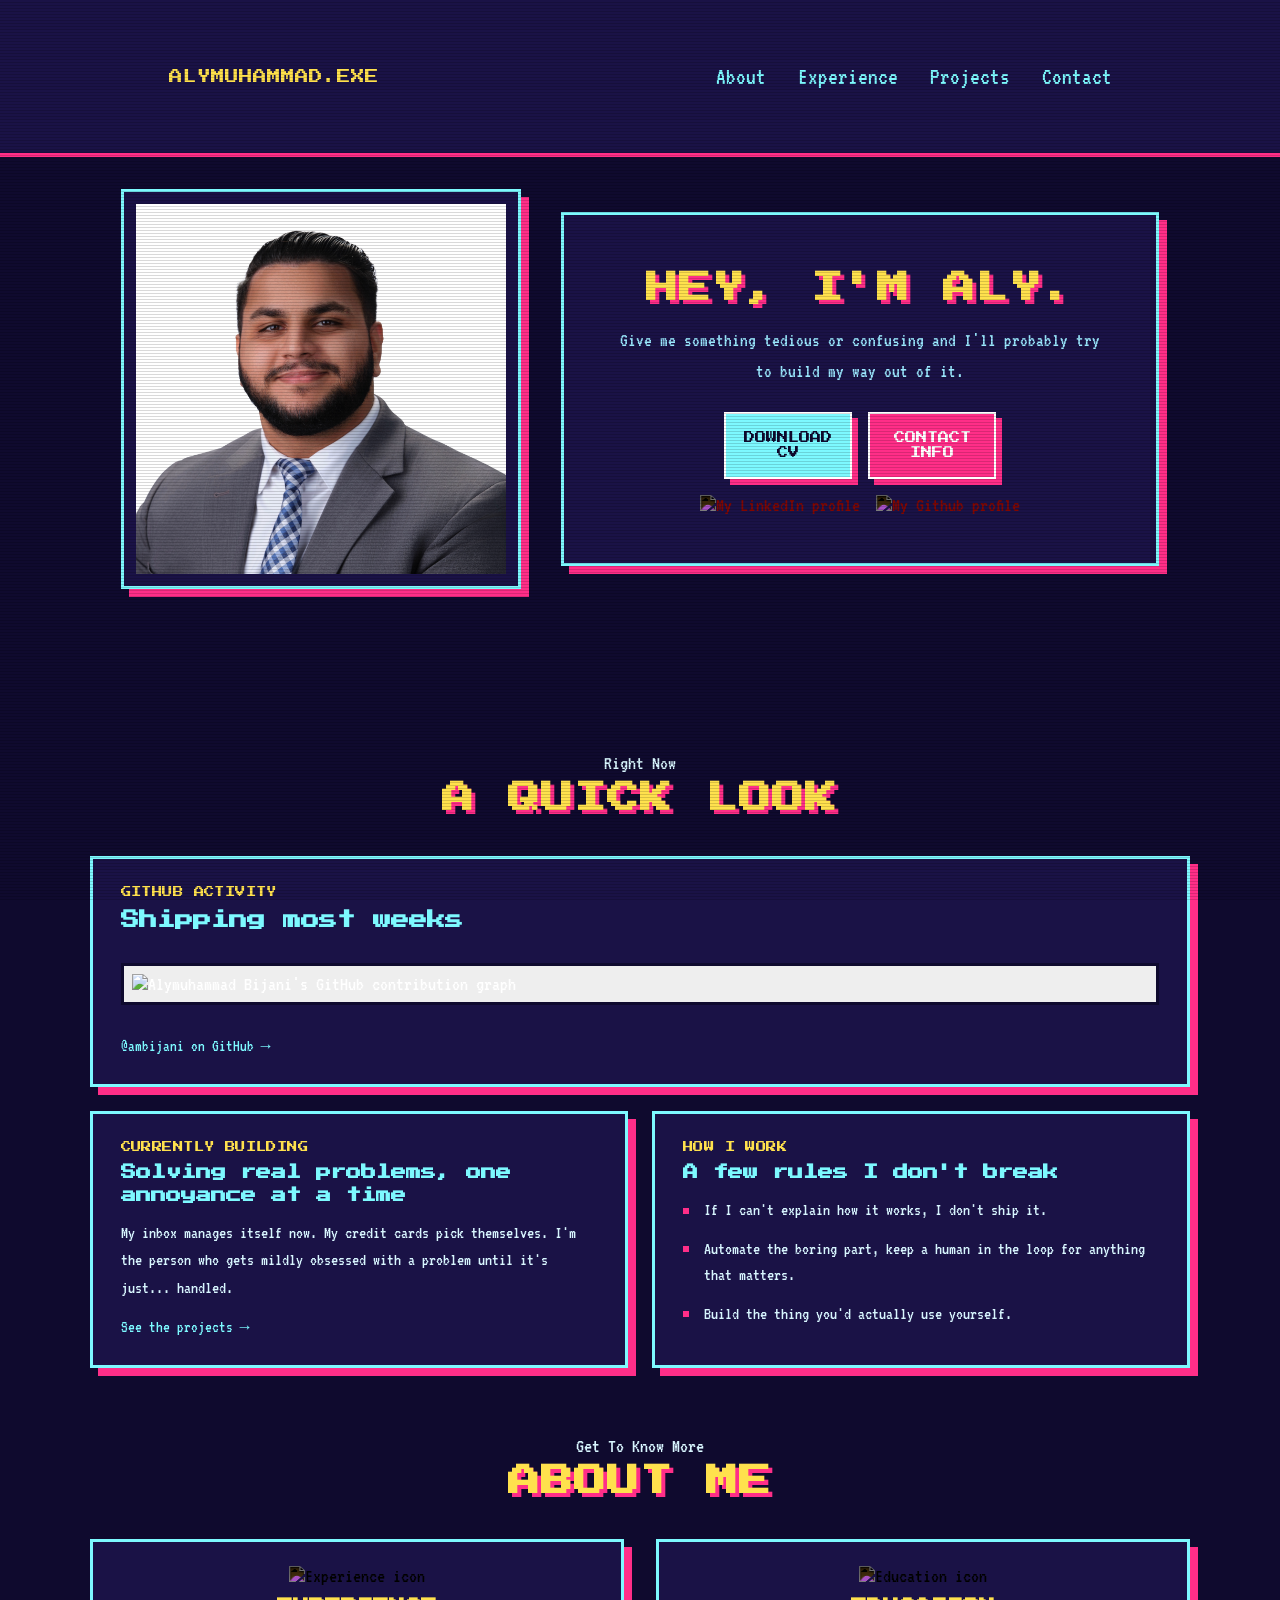
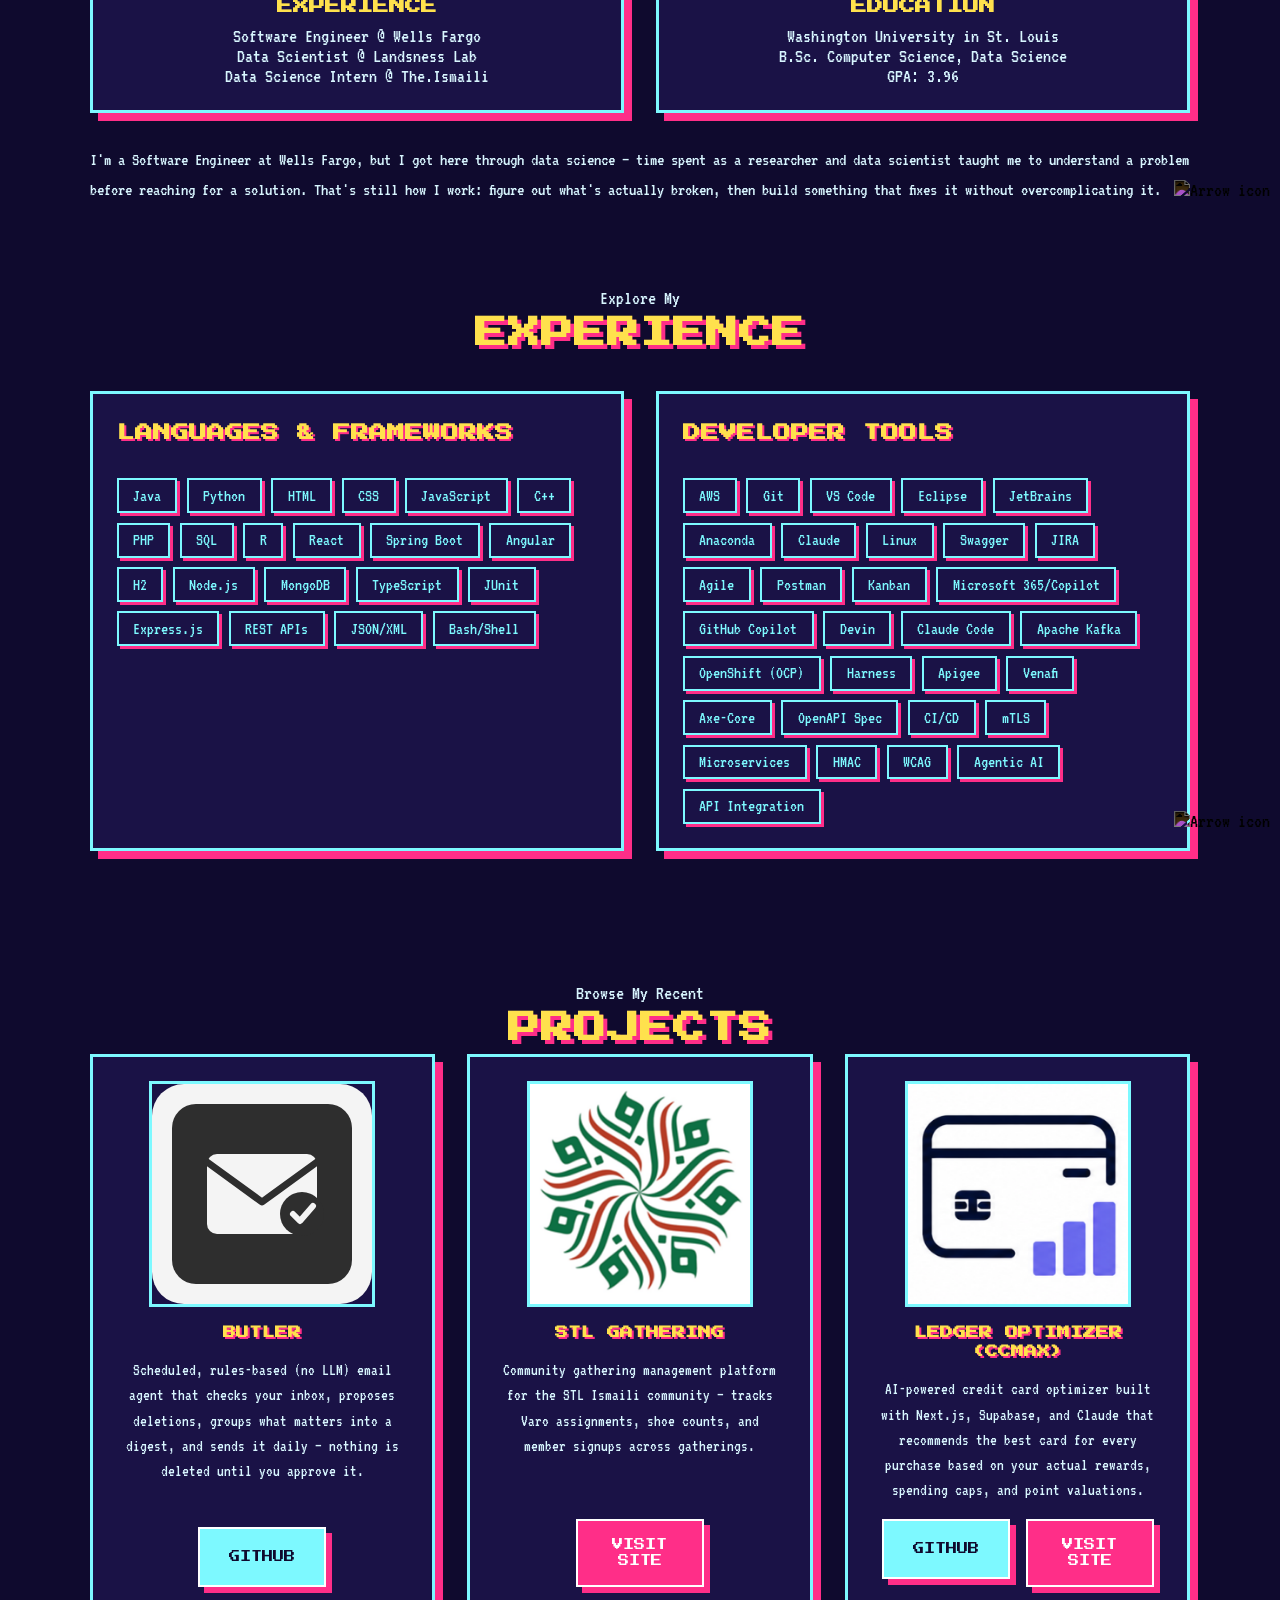
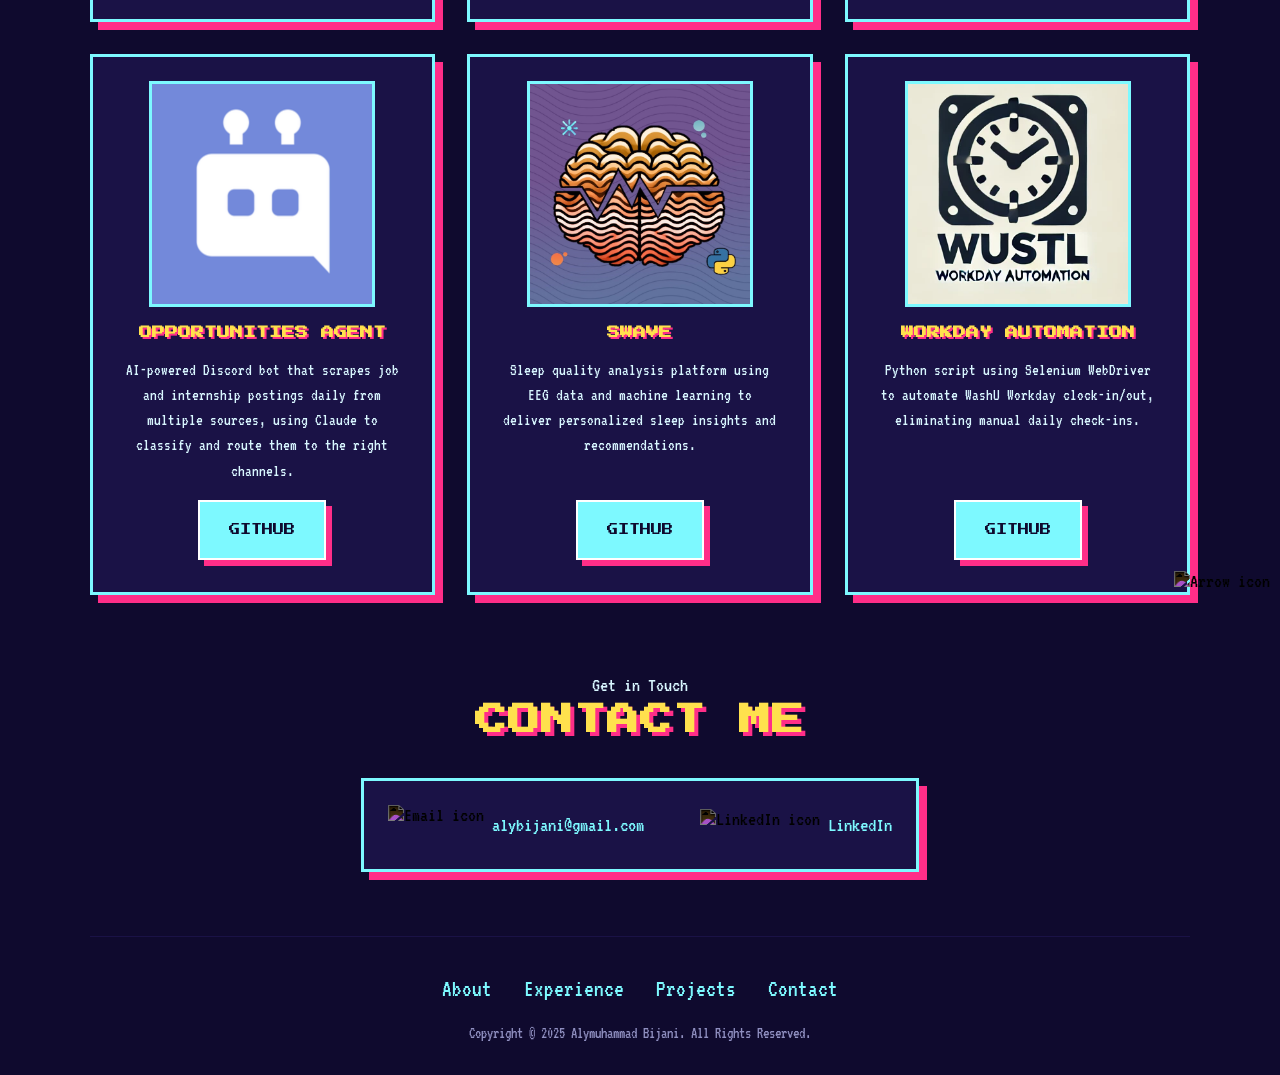
==== commit a9d28657: "standardize Live Site label to Visit Site, equalize project button sizes Co-Authored-By: Claude Sonn" ====
--- a/index.html
+++ b/index.html
@@ -241,7 +241,7 @@
               <button class="btn btn-color-2 project-btn">Github</button>
             </a>
             <a href="https://cc-max.vercel.app" target="_blank">
-              <button class="btn btn-color-1 project-btn">Live Site</button>
+              <button class="btn btn-color-1 project-btn">Visit Site</button>
             </a>
           </div>
         </div>
--- a/style.css
+++ b/style.css
@@ -302,9 +302,16 @@
   font-family: var(--font-display);
   text-transform: uppercase;
   font-size: 0.7rem;
+  line-height: 1.4;
   transition: all 150ms ease;
   padding: 1rem 0.75rem;
   width: 8rem;
+  min-height: 3.75rem;
+  display: flex;
+  align-items: center;
+  justify-content: center;
+  text-align: center;
+  box-sizing: border-box;
   border-radius: 0;
   box-shadow: 6px 6px 0 var(--pixel-magenta);
 }
